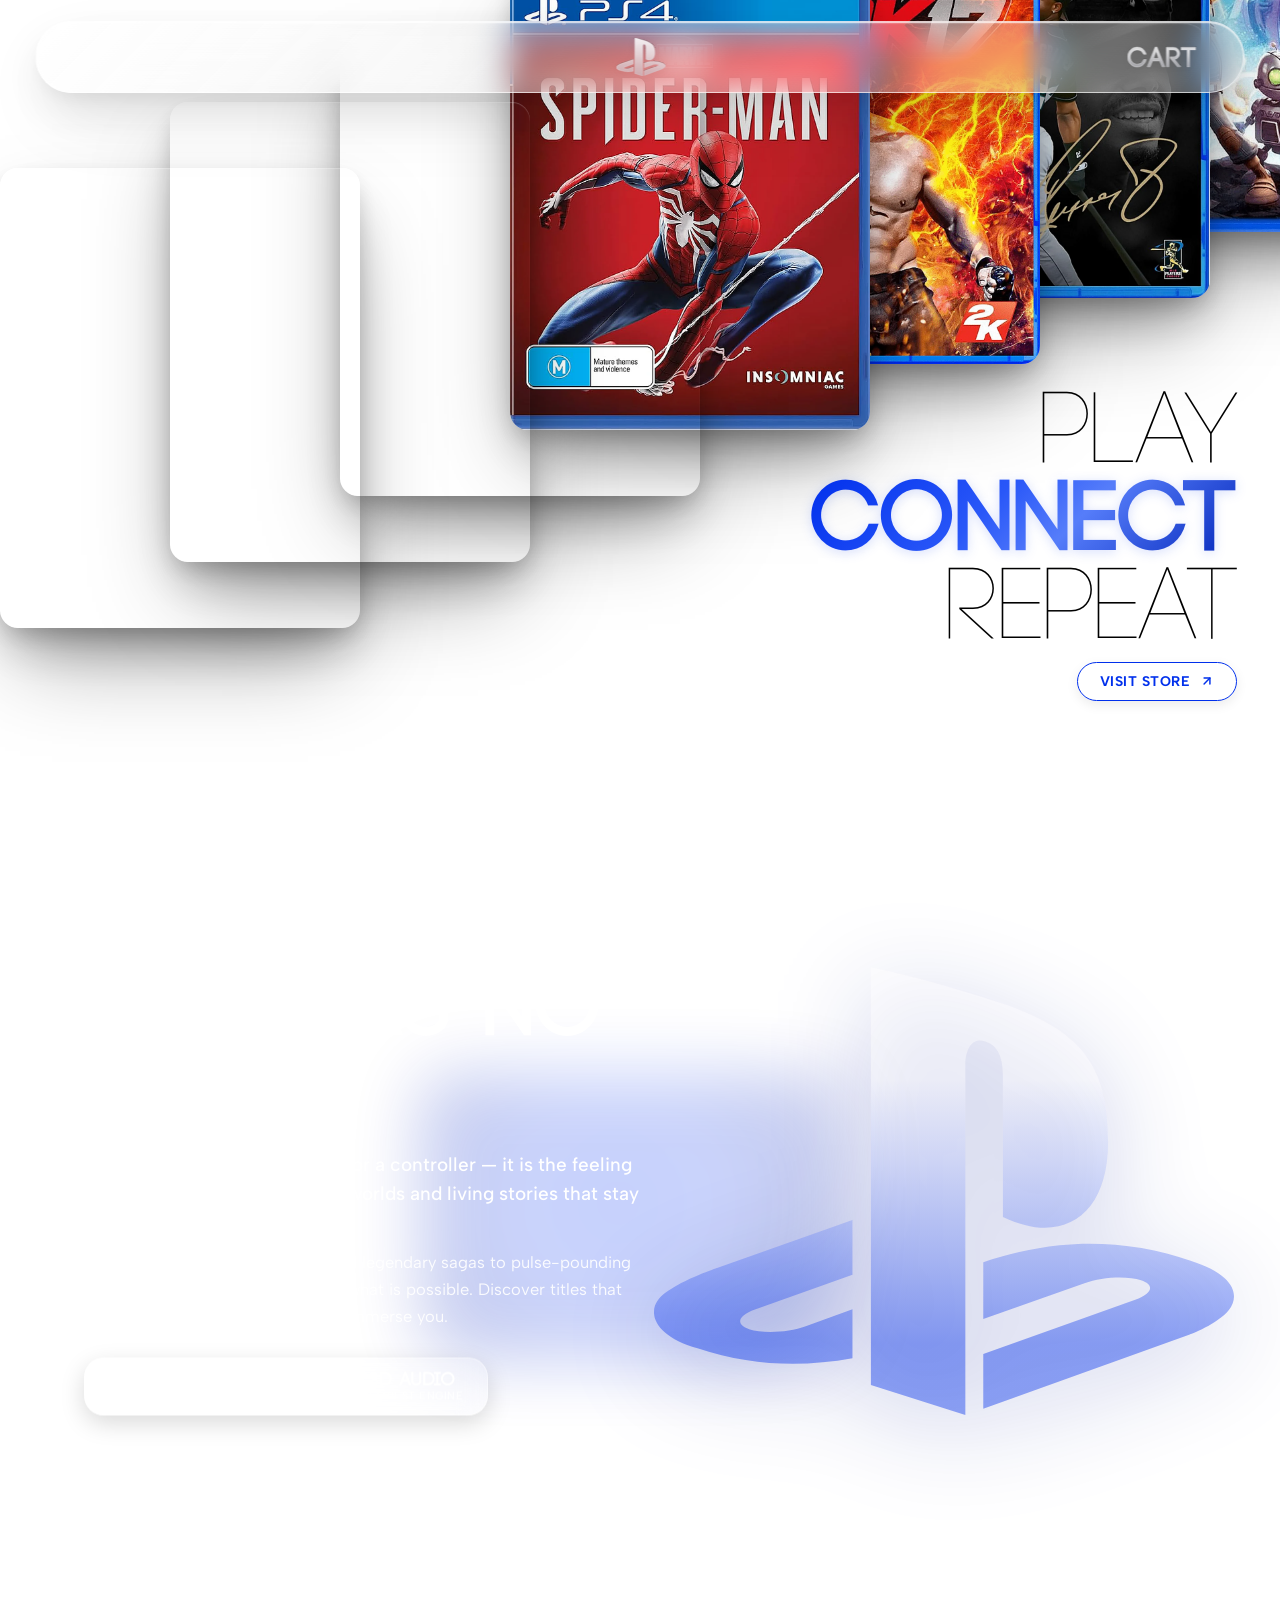
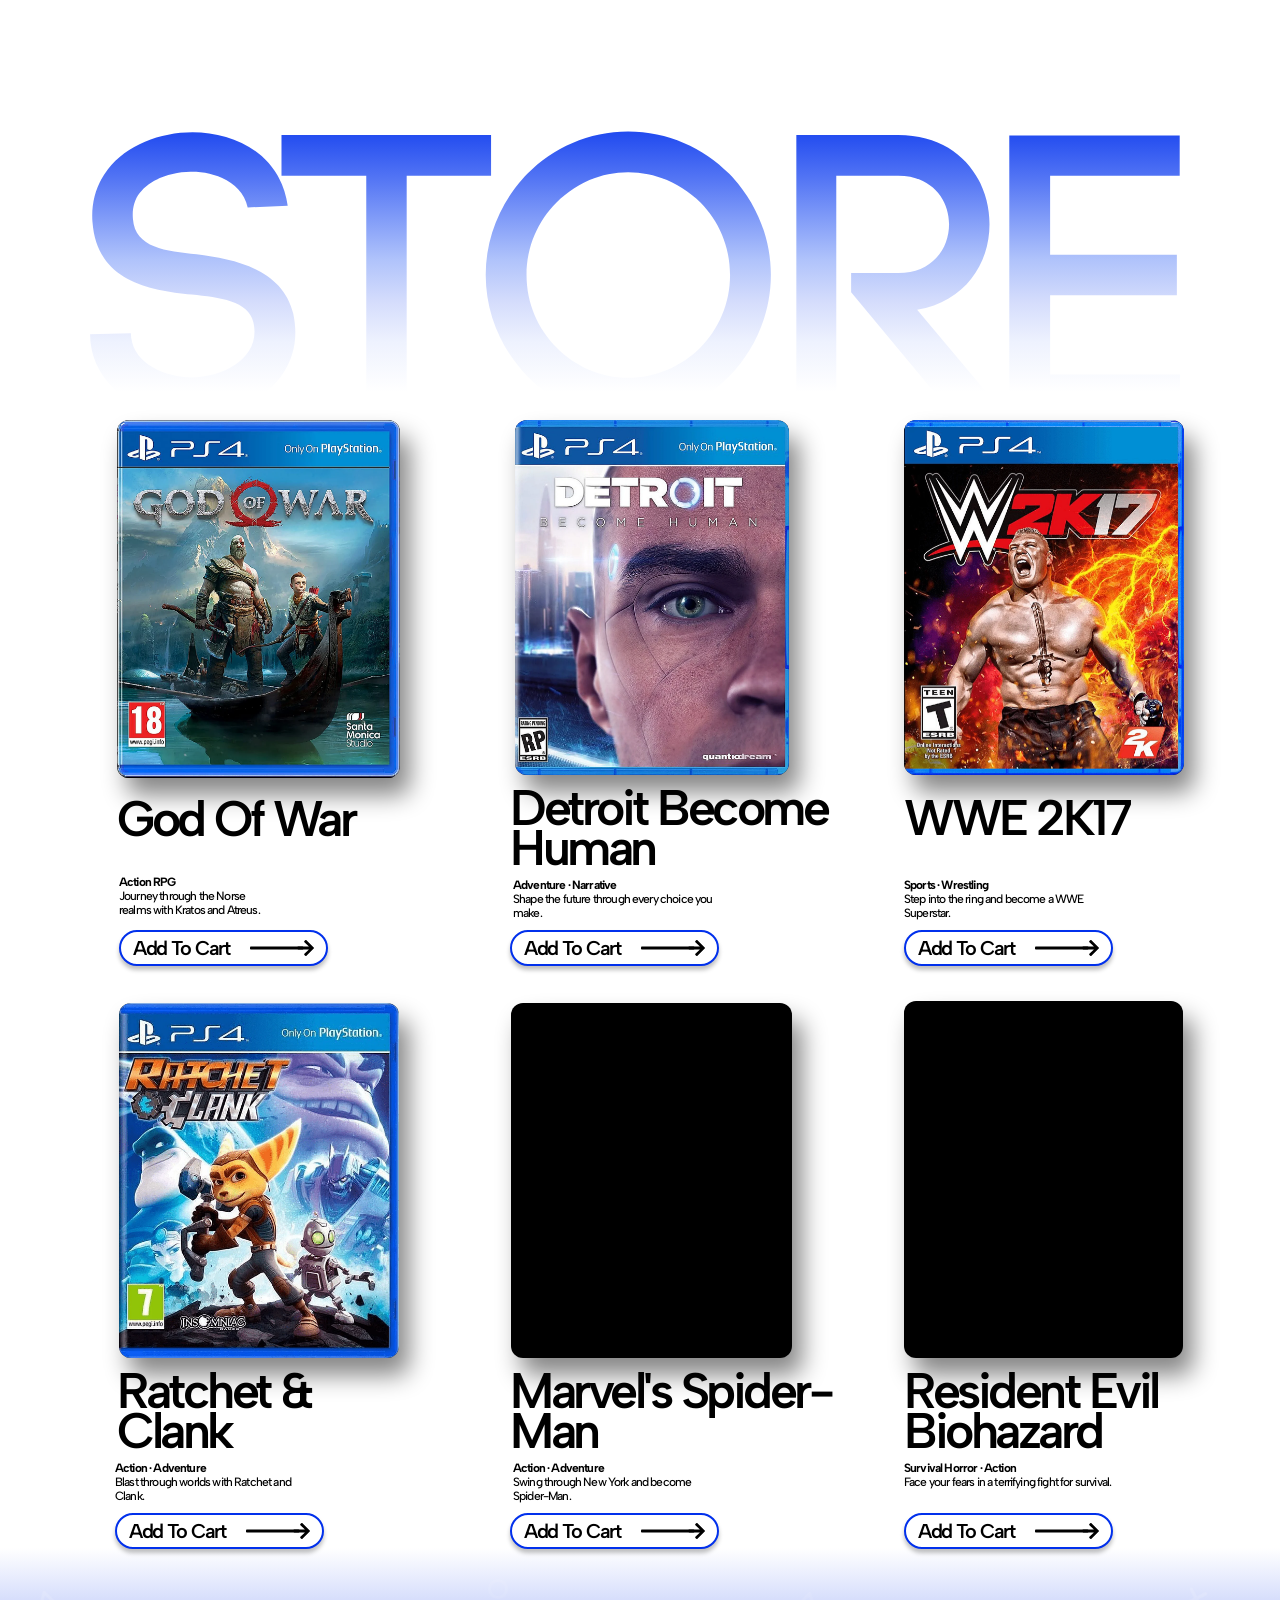
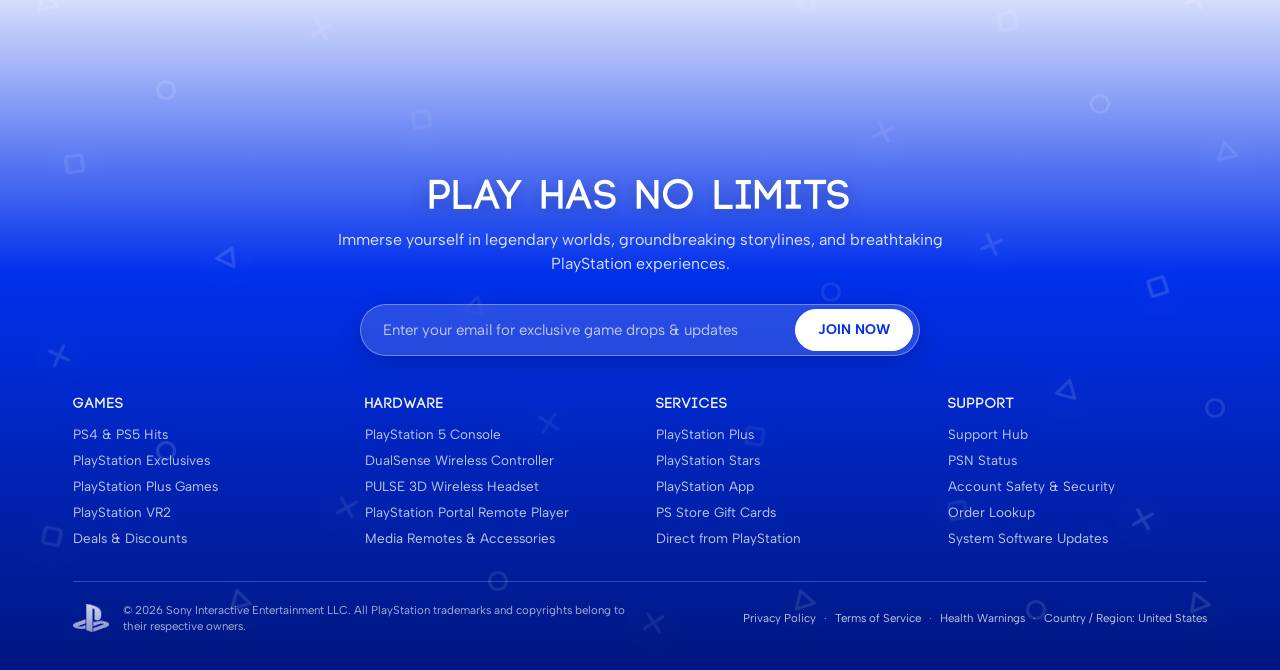
==== index.html @ 797e18ae "Enlarge empty cart text and style in white font with radiant drop shadow" ====
<!DOCTYPE html>
<html lang="en">

<head>
  <meta charset="UTF-8">
  <meta name="viewport" content="width=device-width, initial-scale=1.0">
  <title>PlayStation Store</title>
  <meta name="description" content="Explore next-generation gaming on the PlayStation Store concept UI featuring live 3D showcase carousels, responsive cart state, and procedural Web Audio.">
  <meta property="og:title" content="PlayStation Store — Concept UI">
  <meta property="og:description" content="Connect. Play. Repeat. Discover top PlayStation hits, exclusives, and interactive next-gen showcases.">
  <meta property="og:type" content="website">
  <meta property="og:image" content="assets/gow.webp">
  <link rel="icon" type="image/svg+xml" href="assets/favicon.svg">
  <!-- Preconnect & Preload Key Hero Assets -->
  <link rel="preconnect" href="https://fonts.googleapis.com">
  <link rel="preconnect" href="https://fonts.gstatic.com" crossorigin>
  <link rel="preload" as="image" href="assets/gow.webp?v=hd" type="image/webp" fetchpriority="high">
  <link rel="preload" as="image" href="assets/doa.webp?v=hd" type="image/webp" fetchpriority="high">
  <link rel="preload" as="image" href="assets/detroit.webp?v=hd" type="image/webp" fetchpriority="high">
  <link rel="preload" as="image" href="assets/spider.webp?v=hd" type="image/webp" fetchpriority="high">
  <link
    href="https://fonts.googleapis.com/css2?family=Albert+Sans:wght@400;500;600;700&family=Outfit:wght@300;400;600;700;800&display=swap"
    rel="stylesheet">
  <script>
    if (/Android|webOS|iPhone|iPad|iPod|BlackBerry|IEMobile|Opera Mini/i.test(navigator.userAgent) || (window.innerWidth <= 768 && !window.location.search.includes('desktop=1'))) {
      window.location.replace('mobile.html' + window.location.search + window.location.hash);
    }
  </script>
  <link rel="stylesheet" href="styles.css?v=202608231904">
</head>

<body>
  <header class="navbar" id="navbar">
    <div class="navbar__inner">
      <img class="navbar__logo" id="navbarLogoBtn" alt="PlayStation" src="assets/navbar_logo.svg?v=202608231804">
      <img class="navbar__cart" alt="CART" src="assets/cart_text.svg?v=202608231834" id="navbarCartBtn">
    </div>
  </header>

  <!-- Floating Glassmorphic Cart Panel (Rectangle 2) -->
  <aside class="cart-panel" id="cartPanel" aria-label="Shopping Cart">
    <div class="cart-panel__header">
      <img class="cart-panel__title-svg" alt="CART" src="assets/cart_text.svg?v=202608231834">
      <button class="cart-panel__close" id="cartCloseBtn" aria-label="Close cart">&times;</button>
    </div>
    <div class="cart-panel__items" id="cartItems">
      <!-- Injected via JavaScript -->
    </div>
    <div class="cart-panel__footer">
      <div class="cart-panel__summary">
        <span class="cart-panel__total-label">SUBTOTAL</span>
        <span class="cart-panel__total" id="cartTotal">$99.98</span>
      </div>
      <button class="cart-panel__checkout" id="cartCheckout" type="button">
        <span>CHECKOUT</span>
        <svg width="14" height="14" viewBox="0 0 24 24" fill="none" stroke="currentColor" stroke-width="2.5"
          stroke-linecap="round" stroke-linejoin="round">
          <line x1="5" y1="12" x2="19" y2="12"></line>
          <polyline points="12 5 19 12 12 19"></polyline>
        </svg>
      </button>
    </div>
  </aside>

  <div class="canvas" id="canvas">

    <!-- -----------------------------------------------------------------
       SECTION 1: HERO (Connecting, Playing, Repeating)
    ------------------------------------------------------------------ -->
    <section class="hero" aria-label="Featured Games Gallery">

      <!-- Diagonal Floating Cards Stack -->
      <div class="hero__stack">
        <div class="hero__track">

          <!-- Set 1: 9 cards from front (God of War) to back (RE7 Biohazard) -->
          <div class="cover cover--gow">
            <img src="assets/gow.webp?v=hd" alt="God of War" fetchpriority="high" loading="eager" decoding="async">
          </div>
          <div class="cover cover--doa">
            <img src="assets/doa.webp?v=hd" alt="Dead or Alive 5" fetchpriority="high" loading="eager" decoding="async">
          </div>
          <div class="cover cover--detroit">
            <img src="assets/detroit.webp?v=hd" alt="Detroit Become Human" fetchpriority="high" loading="eager" decoding="async">
          </div>
          <div class="cover cover--spider">
            <img src="assets/spider.webp?v=hd" alt="Spider-Man" fetchpriority="high" loading="eager" decoding="async">
          </div>
          <div class="cover cover--wwe">
            <img src="assets/wwe.webp?v=hd" alt="WWE 2K17" loading="eager" decoding="async">
          </div>
          <div class="cover cover--maden">
            <img src="assets/maden.webp?v=hd" alt="Madden NFL 17" loading="eager" decoding="async">
          </div>
          <div class="cover cover--ratchet2">
            <img src="assets/ratchet2.webp?v=hd" alt="Ratchet and Clank" loading="eager" decoding="async">
          </div>
          <div class="cover cover--grid">
            <img src="assets/grid.webp?v=hd" alt="GRID" loading="eager" decoding="async">
          </div>
          <div class="cover cover--re7b">
            <img src="assets/re7b.webp?v=hd" alt="Resident Evil 7 Biohazard" loading="eager" decoding="async">
          </div>

          <!-- Set 2: seamless duplicate loop extending up-right behind Set 1 -->
          <div class="cover cover--gow-2">
            <img src="assets/gow.webp?v=hd" alt="God of War" loading="eager" decoding="async">
          </div>
          <div class="cover cover--doa-2">
            <img src="assets/doa.webp?v=hd" alt="Dead or Alive 5" loading="eager" decoding="async">
          </div>
          <div class="cover cover--detroit-2">
            <img src="assets/detroit.webp?v=hd" alt="Detroit Become Human" loading="eager" decoding="async">
          </div>
          <div class="cover cover--spider-2">
            <img src="assets/spider.webp?v=hd" alt="Spider-Man" loading="eager" decoding="async">
          </div>
          <div class="cover cover--wwe-2">
            <img src="assets/wwe.webp?v=hd" alt="WWE 2K17" loading="eager" decoding="async">
          </div>
          <div class="cover cover--maden-2">
            <img src="assets/maden.webp?v=hd" alt="Madden NFL 17" loading="eager" decoding="async">
          </div>
          <div class="cover cover--ratchet2-2">
            <img src="assets/ratchet2.webp?v=hd" alt="Ratchet and Clank" loading="eager" decoding="async">
          </div>
          <div class="cover cover--grid-2">
            <img src="assets/grid.webp?v=hd" alt="GRID" loading="eager" decoding="async">
          </div>
          <div class="cover cover--re7b-2">
            <img src="assets/re7b.webp?v=hd" alt="Resident Evil 7 Biohazard" loading="eager" decoding="async">
          </div>

        </div>
      </div>
      <h1 class="hero__title">
        <span class="hero-word hero-word--play">play</span>
        <span class="hero-word hero-word--connect">connect</span>
        <span class="hero-word hero-word--repeat">repeat</span>
        <span class="hero__action">
          <a href="#store" class="hero__cta" id="heroCtaBtn">
            <span>VISIT STORE</span>
            <svg width="14" height="14" viewBox="0 0 24 24" fill="none" stroke="currentColor" stroke-width="2.5"
              stroke-linecap="round" stroke-linejoin="round">
              <line x1="7" y1="17" x2="17" y2="7"></line>
              <polyline points="7 7 17 7 17 17"></polyline>
            </svg>
          </a>
        </span>
      </h1>
    </section>

    <section class="promo">
      <div class="promo__glow"></div>
      <img class="promo__logo" alt="" src="assets/promo_logo.svg">

      <div class="promo__content">
        <h2 class="promo__title">PLAY HAS NO LIMITS</h2>
        <div class="promo__text">
          <p class="promo__lead">Gaming is more than a screen or a controller — it is the feeling of stepping into
            extraordinary worlds and living stories that stay with you forever.</p>
          <p>From breathtaking open worlds and legendary sagas to pulse-pounding competition, PlayStation redefines what
            is possible. Discover titles that challenge, inspire, and completely immerse you.</p>
        </div>
        <div class="promo__stats">
          <div class="promo__stat">
            <span class="promo__stat-val">4K</span>
            <span class="promo__stat-lbl">HDR Gaming</span>
          </div>
          <div class="promo__stat-sep"></div>
          <div class="promo__stat">
            <span class="promo__stat-val">120 FPS</span>
            <span class="promo__stat-lbl">Ultra Smooth</span>
          </div>
          <div class="promo__stat-sep"></div>
          <div class="promo__stat">
            <span class="promo__stat-val">3D AUDIO</span>
            <span class="promo__stat-lbl">Tempest Engine</span>
          </div>
        </div>
      </div>
    </section>

    <section class="store" id="store">
      <p class="store__heading">STORE</p>

      <div class="games">

        <div class="game-card">
          <div class="art art--gow">
            <img src="assets/gow.webp" alt="God of War" loading="lazy" decoding="async">
            <video class="art__video" src="assets/videos/gow.mp4" muted loop playsinline preload="none"></video>
          </div>
          <p class="title title--gow">God Of War</p>
          <p class="meta meta--gow"><span class="meta__cat">Action RPG</span><br>
            <span class="meta__desc">Journey through the Norse realms with Kratos and Atreus.</span>
          </p>
          <button class="buy buy--gow" type="button">Add To Cart
            <img class="buy__arrow" alt="" src="assets/buy_arrow.svg">
          </button>
        </div>

        <div class="game-card">
          <div class="art art--detroit">
            <img src="assets/detroit.webp" alt="Detroit Become Human" loading="lazy" decoding="async">
            <video class="art__video" src="assets/videos/detroit.mp4" muted loop playsinline preload="none"></video>
          </div>
          <p class="title title--detroit">Detroit Become Human</p>
          <p class="meta meta--detroit"><span class="meta__cat">Adventure &middot; Narrative</span><br>
            <span class="meta__desc">Shape the future through every choice you make.</span>
          </p>
          <button class="buy buy--detroit" type="button">Add To Cart
            <img class="buy__arrow" alt="" src="assets/buy_arrow.svg">
          </button>
        </div>

        <div class="game-card">
          <div class="art art--wwe">
            <img src="assets/wwe.webp" alt="WWE 2K17" loading="lazy" decoding="async">
            <video class="art__video" src="assets/videos/wwe.mp4" muted loop playsinline preload="none"></video>
          </div>
          <p class="title title--wwe">WWE 2K17</p>
          <p class="meta meta--wwe"><span class="meta__cat">Sports &middot; Wrestling</span><br>
            <span class="meta__desc">Step into the ring and become a WWE Superstar.</span>
          </p>
          <button class="buy buy--wwe" type="button">Add To Cart
            <img class="buy__arrow" alt="" src="assets/buy_arrow.svg">
          </button>
        </div>

        <div class="game-card">
          <div class="art art--mouse">
            <img src="assets/ratchet.webp" alt="Ratchet and Clank" loading="lazy" decoding="async">
            <video class="art__video" src="assets/videos/ratchet.mp4" muted loop playsinline preload="none"></video>
          </div>
          <p class="title title--mouse">Ratchet &amp;<br>Clank</p>
          <p class="meta meta--mouse"><span class="meta__cat">Action &middot; Adventure</span><br>
            <span class="meta__desc">Blast through worlds with Ratchet and Clank.</span>
          </p>
          <button class="buy buy--mouse" type="button">Add To Cart
            <img class="buy__arrow" alt="" src="assets/buy_arrow.svg">
          </button>
        </div>

        <div class="game-card">
          <div class="art art--spider">
            <img src="assets/spider.webp" alt="Spider-Man" loading="lazy" decoding="async">
            <video class="art__video" src="assets/videos/spider.mp4" muted loop playsinline preload="none"></video>
          </div>
          <p class="title title--spider">Marvel's Spider-Man</p>
          <p class="meta meta--spider"><span class="meta__cat">Action &middot; Adventure</span><br>
            <span class="meta__desc">Swing through New York and become Spider-Man.</span>
          </p>
          <button class="buy buy--spider" type="button">Add To Cart
            <img class="buy__arrow" alt="" src="assets/buy_arrow.svg">
          </button>
        </div>

        <div class="game-card">
          <div class="art art--evil">
            <img src="assets/re7.webp" alt="Resident Evil Biohazard" loading="lazy" decoding="async">
            <video class="art__video" src="assets/videos/re7.mp4" muted loop playsinline preload="none"></video>
          </div>
          <p class="title title--evil">Resident Evil Biohazard</p>
          <p class="meta meta--evil"><span class="meta__cat">Survival Horror &middot; Action</span><br>
            <span class="meta__desc">Face your fears in a terrifying fight for survival.</span>
          </p>
          <button class="buy buy--evil" type="button">Add To Cart
            <img class="buy__arrow" alt="" src="assets/buy_arrow.svg">
          </button>
        </div>

      </div>
    </section>

    <!-- Premium PlayStation Ecosystem Footer -->
    <footer class="page-footer">
      <!-- PlayStation Vector Icon Definitions -->
      <svg style="display: none;">
        <defs>
          <g id="ps-tri">
            <polygon points="12 3.5 21.5 19.5 2.5 19.5" fill="none" stroke="currentColor" stroke-width="3.2"
              stroke-linejoin="round" stroke-linecap="round" />
          </g>
          <g id="ps-circ">
            <circle cx="12" cy="12" r="8.5" fill="none" stroke="currentColor" stroke-width="3.2" />
          </g>
          <g id="ps-cross">
            <line x1="4.5" y1="4.5" x2="19.5" y2="19.5" stroke="currentColor" stroke-width="3.2"
              stroke-linecap="round" />
            <line x1="19.5" y1="4.5" x2="4.5" y2="19.5" stroke="currentColor" stroke-width="3.2"
              stroke-linecap="round" />
          </g>
          <g id="ps-sq">
            <rect x="4" y="4" width="16" height="16" rx="2" fill="none" stroke="currentColor" stroke-width="3.2"
              stroke-linejoin="round" />
          </g>
        </defs>
      </svg>

      <!-- Atmospheric Scattered PlayStation Shapes Background -->
      <div class="page-footer__scatter" aria-hidden="true">
        <!-- Left Side Scatter -->
        <svg class="sc-sym"
          style="top: 5%; left: 3%; width: 56px; height: 56px; transform: rotate(-15deg); opacity: 0.14;">
          <use href="#ps-tri" />
        </svg>
        <svg class="sc-sym" style="top: 18%; left: 12%; width: 44px; height: 44px; opacity: 0.12;">
          <use href="#ps-circ" />
        </svg>
        <svg class="sc-sym"
          style="top: 10%; left: 24%; width: 38px; height: 38px; transform: rotate(18deg); opacity: 0.09;">
          <use href="#ps-cross" />
        </svg>
        <svg class="sc-sym"
          style="top: 28%; left: 5%; width: 48px; height: 48px; transform: rotate(-8deg); opacity: 0.11;">
          <use href="#ps-sq" />
        </svg>
        <svg class="sc-sym"
          style="top: 42%; left: 16%; width: 68px; height: 68px; transform: rotate(25deg); opacity: 0.13;">
          <use href="#ps-tri" />
        </svg>
        <svg class="sc-sym"
          style="top: 54%; left: 4%; width: 52px; height: 52px; transform: rotate(-20deg); opacity: 0.12;">
          <use href="#ps-cross" />
        </svg>
        <svg class="sc-sym" style="top: 68%; left: 12%; width: 60px; height: 60px; opacity: 0.14;">
          <use href="#ps-circ" />
        </svg>
        <svg class="sc-sym"
          style="top: 80%; left: 3%; width: 42px; height: 42px; transform: rotate(12deg); opacity: 0.10;">
          <use href="#ps-sq" />
        </svg>
        <svg class="sc-sym"
          style="top: 88%; left: 18%; width: 50px; height: 50px; transform: rotate(-15deg); opacity: 0.12;">
          <use href="#ps-tri" />
        </svg>
        <svg class="sc-sym"
          style="top: 76%; left: 26%; width: 36px; height: 36px; transform: rotate(16deg); opacity: 0.09;">
          <use href="#ps-cross" />
        </svg>

        <!-- Center Scatter -->
        <svg class="sc-sym" style="top: 4%; left: 38%; width: 34px; height: 34px; opacity: 0.08;">
          <use href="#ps-circ" />
        </svg>
        <svg class="sc-sym"
          style="top: 6%; left: 62%; width: 36px; height: 36px; transform: rotate(14deg); opacity: 0.09;">
          <use href="#ps-tri" />
        </svg>
        <svg class="sc-sym"
          style="top: 22%; left: 32%; width: 30px; height: 30px; transform: rotate(-10deg); opacity: 0.07;">
          <use href="#ps-sq" />
        </svg>
        <svg class="sc-sym"
          style="top: 24%; left: 68%; width: 32px; height: 32px; transform: rotate(20deg); opacity: 0.08;">
          <use href="#ps-cross" />
        </svg>
        <svg class="sc-sym"
          style="top: 48%; left: 36%; width: 40px; height: 40px; transform: rotate(15deg); opacity: 0.08;">
          <use href="#ps-tri" />
        </svg>
        <svg class="sc-sym" style="top: 46%; left: 64%; width: 42px; height: 42px; opacity: 0.08;">
          <use href="#ps-circ" />
        </svg>
        <svg class="sc-sym"
          style="top: 64%; left: 42%; width: 34px; height: 34px; transform: rotate(-12deg); opacity: 0.07;">
          <use href="#ps-cross" />
        </svg>
        <svg class="sc-sym"
          style="top: 66%; left: 58%; width: 36px; height: 36px; transform: rotate(8deg); opacity: 0.07;">
          <use href="#ps-sq" />
        </svg>
        <svg class="sc-sym" style="top: 86%; left: 38%; width: 44px; height: 44px; opacity: 0.10;">
          <use href="#ps-circ" />
        </svg>
        <svg class="sc-sym"
          style="top: 88%; left: 62%; width: 46px; height: 46px; transform: rotate(-18deg); opacity: 0.11;">
          <use href="#ps-tri" />
        </svg>
        <svg class="sc-sym"
          style="top: 92%; left: 50%; width: 38px; height: 38px; transform: rotate(12deg); opacity: 0.08;">
          <use href="#ps-cross" />
        </svg>

        <!-- Right Side Scatter -->
        <svg class="sc-sym"
          style="top: 8%; left: 78%; width: 48px; height: 48px; transform: rotate(-14deg); opacity: 0.12;">
          <use href="#ps-sq" />
        </svg>
        <svg class="sc-sym"
          style="top: 6%; left: 92%; width: 58px; height: 58px; transform: rotate(18deg); opacity: 0.14;">
          <use href="#ps-cross" />
        </svg>
        <svg class="sc-sym" style="top: 20%; left: 85%; width: 64px; height: 64px; opacity: 0.13;">
          <use href="#ps-circ" />
        </svg>
        <svg class="sc-sym"
          style="top: 26%; left: 95%; width: 44px; height: 44px; transform: rotate(-12deg); opacity: 0.10;">
          <use href="#ps-tri" />
        </svg>
        <svg class="sc-sym"
          style="top: 40%; left: 76%; width: 54px; height: 54px; transform: rotate(22deg); opacity: 0.11;">
          <use href="#ps-cross" />
        </svg>
        <svg class="sc-sym"
          style="top: 44%; left: 90%; width: 72px; height: 72px; transform: rotate(-18deg); opacity: 0.15;">
          <use href="#ps-sq" />
        </svg>
        <svg class="sc-sym"
          style="top: 60%; left: 82%; width: 62px; height: 62px; transform: rotate(15deg); opacity: 0.13;">
          <use href="#ps-tri" />
        </svg>
        <svg class="sc-sym" style="top: 62%; left: 94%; width: 46px; height: 46px; opacity: 0.11;">
          <use href="#ps-circ" />
        </svg>
        <svg class="sc-sym"
          style="top: 76%; left: 74%; width: 40px; height: 40px; transform: rotate(-10deg); opacity: 0.09;">
          <use href="#ps-sq" />
        </svg>
        <svg class="sc-sym"
          style="top: 78%; left: 88%; width: 56px; height: 56px; transform: rotate(16deg); opacity: 0.13;">
          <use href="#ps-cross" />
        </svg>
        <svg class="sc-sym" style="top: 90%; left: 80%; width: 48px; height: 48px; opacity: 0.11;">
          <use href="#ps-circ" />
        </svg>
        <svg class="sc-sym"
          style="top: 88%; left: 93%; width: 52px; height: 52px; transform: rotate(-22deg); opacity: 0.12;">
          <use href="#ps-tri" />
        </svg>
      </div>

      <div class="page-footer__content">

        <!-- Headline & Value Prop -->
        <div class="page-footer__hero">
          <h2 class="page-footer__tagline">PLAY HAS NO LIMITS</h2>
          <p class="page-footer__desc">Immerse yourself in legendary worlds, groundbreaking storylines, and breathtaking
            PlayStation experiences.</p>
        </div>

        <!-- Newsletter Bar -->
        <div class="page-footer__newsletter">
          <form class="newsletter__glass" id="newsletterForm" onsubmit="event.preventDefault(); handleNewsletterSubmit();">
            <input type="email" class="newsletter__input" id="newsletterInput"
              placeholder="Enter your email for exclusive game drops & updates" aria-label="Email address" required>
            <button class="newsletter__btn" type="submit">JOIN NOW</button>
          </form>
        </div>

        <!-- Navigation Columns -->
        <div class="page-footer__links">
          <div class="footer-col">
            <h3 class="footer-col__title">GAMES</h3>
            <ul class="footer-col__list">
              <li><a href="#store">PS4 & PS5 Hits</a></li>
              <li><a href="#store">PlayStation Exclusives</a></li>
              <li><a href="#store">PlayStation Plus Games</a></li>
              <li><a href="#store">PlayStation VR2</a></li>
              <li><a href="#store">Deals & Discounts</a></li>
            </ul>
          </div>

          <div class="footer-col">
            <h3 class="footer-col__title">HARDWARE</h3>
            <ul class="footer-col__list">
              <li><a href="#">PlayStation 5 Console</a></li>
              <li><a href="#">DualSense Wireless Controller</a></li>
              <li><a href="#">PULSE 3D Wireless Headset</a></li>
              <li><a href="#">PlayStation Portal Remote Player</a></li>
              <li><a href="#">Media Remotes & Accessories</a></li>
            </ul>
          </div>

          <div class="footer-col">
            <h3 class="footer-col__title">SERVICES</h3>
            <ul class="footer-col__list">
              <li><a href="#">PlayStation Plus</a></li>
              <li><a href="#">PlayStation Stars</a></li>
              <li><a href="#">PlayStation App</a></li>
              <li><a href="#">PS Store Gift Cards</a></li>
              <li><a href="#">Direct from PlayStation</a></li>
            </ul>
          </div>

          <div class="footer-col">
            <h3 class="footer-col__title">SUPPORT</h3>
            <ul class="footer-col__list">
              <li><a href="#">Support Hub</a></li>
              <li><a href="#">PSN Status</a></li>
              <li><a href="#">Account Safety & Security</a></li>
              <li><a href="#">Order Lookup</a></li>
              <li><a href="#">System Software Updates</a></li>
            </ul>
          </div>
        </div>

        <!-- Bottom Copyright & Legal Strip -->
        <div class="page-footer__bottom">
          <div class="footer-brand">
            <img class="footer-brand__logo" alt="PlayStation" src="assets/navbar_logo.svg">
            <p class="footer-brand__copy">&copy; 2026 Sony Interactive Entertainment LLC. All PlayStation trademarks and
              copyrights belong to their respective owners.</p>
          </div>
          <div class="footer-legal">
            <a href="#">Privacy Policy</a>
            <span>&middot;</span>
            <a href="#">Terms of Service</a>
            <span>&middot;</span>
            <a href="#">Health Warnings</a>
            <span>&middot;</span>
            <a href="#">Country / Region: United States</a>
          </div>
        </div>

      </div>
    </footer>

  </div>
  <script>
    var canvas = document.getElementById('canvas');
    var DESIGN_W = 1280, DESIGN_H = 3870;
    function fit() {
      if (window.innerWidth <= 768) {
        canvas.style.transform = 'none';
        canvas.style.marginLeft = '0';
        canvas.style.width = '100%';
        document.body.style.height = 'auto';

        var navbar = document.getElementById('navbar');
        if (navbar) {
          navbar.style.transform = 'translateX(-50%)';
          navbar.style.top = '12px';
          navbar.style.width = 'calc(100% - 24px)';
        }

        var cartPanel = document.getElementById('cartPanel');
        if (cartPanel) {
          var isOpen = cartPanel.classList.contains('is-open');
          cartPanel.style.transform = (isOpen ? 'translateY(0)' : 'translateY(-15px)') + ' translateZ(0)';
          cartPanel.style.top = '76px';
          cartPanel.style.right = '12px';
          cartPanel.style.width = 'calc(100% - 24px)';
          cartPanel.style.maxWidth = '420px';
          cartPanel.style.maxHeight = (window.innerHeight - 90) + 'px';
          cartPanel.style.height = 'auto';
          cartPanel.style.transformOrigin = 'top right';
        }
        return;
      }

      var s = window.innerWidth / DESIGN_W;
      canvas.style.transform = 'scale(' + s + ')';
      canvas.style.marginLeft = '0';
      canvas.style.width = '1280px';
      document.body.style.height = (DESIGN_H * s) + 'px';

      var navbar = document.getElementById('navbar');
      if (navbar) {
        navbar.style.transform = 'translateX(-50%) scale(' + s + ') translateZ(0)';
        navbar.style.top = (21 * s) + 'px';
        navbar.style.width = '1209px';
      }

      var cartPanel = document.getElementById('cartPanel');
      if (cartPanel) {
        var isOpen = cartPanel.classList.contains('is-open');
        var topPos = 105 * s;
        var maxH = Math.max(320, (window.innerHeight - topPos - (20 * s)) / s);
        cartPanel.style.width = '326px';
        cartPanel.style.maxWidth = 'none';
        cartPanel.style.maxHeight = maxH + 'px';
        cartPanel.style.height = Math.min(689, maxH) + 'px';
        cartPanel.style.transform = (isOpen ? 'translateY(0)' : 'translateY(-15px)') + ' scale(' + s + ') translateZ(0)';
        cartPanel.style.top = topPos + 'px';
        cartPanel.style.right = (36 * s) + 'px';
        cartPanel.style.transformOrigin = 'top right';
      }
    }
    window.addEventListener('resize', fit);
    window.addEventListener('orientationchange', fit);
    fit();

    // Premium PlayStation & Hermes-Inspired Web Audio UI Sound Synthesizer
    var AudioFX = (function () {
      var ctx = null;

      function getContext() {
        if (!ctx) {
          var AudioContext = window.AudioContext || window.webkitAudioContext;
          if (AudioContext) ctx = new AudioContext();
        }
        if (ctx && ctx.state === 'suspended') {
          ctx.resume();
        }
        return ctx;
      }

      // 1. Cute, Delightful Water Bubble / Airy Pop on Hover (Whisper-Soft)
      function playHover() {
        var c = getContext();
        if (!c) return;
        var now = c.currentTime;

        var osc = c.createOscillator();
        var gain = c.createGain();

        osc.type = 'sine';
        osc.frequency.setValueAtTime(680, now);
        osc.frequency.exponentialRampToValueAtTime(1450, now + 0.035);

        gain.gain.setValueAtTime(0.018, now);
        gain.gain.exponentialRampToValueAtTime(0.0001, now + 0.04);

        osc.connect(gain);
        gain.connect(c.destination);

        osc.start(now);
        osc.stop(now + 0.04);
      }

      // 2. Soft, Velvety Tactile Tap on Click (Ultra-Gentle Whisper)
      function playClick() {
        var c = getContext();
        if (!c) return;
        var now = c.currentTime;

        var osc = c.createOscillator();
        var gain = c.createGain();

        osc.type = 'sine';
        osc.frequency.setValueAtTime(520, now);
        osc.frequency.exponentialRampToValueAtTime(300, now + 0.03);

        gain.gain.setValueAtTime(0.018, now);
        gain.gain.exponentialRampToValueAtTime(0.0001, now + 0.035);

        osc.connect(gain);
        gain.connect(c.destination);

        osc.start(now);
        osc.stop(now + 0.035);
      }

      // 3. Shimmering Crystal Trophy / Item Added Arpeggio (Whisper-Soft)
      function playAddToCart() {
        var c = getContext();
        if (!c) return;
        var now = c.currentTime;
        var freqs = [1046.50, 1318.51, 1567.98];

        freqs.forEach(function (freq, i) {
          var noteStart = now + i * 0.035;
          var osc = c.createOscillator();
          var gain = c.createGain();

          osc.type = 'sine';
          osc.frequency.setValueAtTime(freq, noteStart);

          gain.gain.setValueAtTime(0.018, noteStart);
          gain.gain.exponentialRampToValueAtTime(0.0001, noteStart + 0.2);

          osc.connect(gain);
          gain.connect(c.destination);

          osc.start(noteStart);
          osc.stop(noteStart + 0.2);
        });
      }

      // 4. Smooth Magnetic Glass Drawer Swoosh (Whisper-Soft)
      function playCartOpen() {
        var c = getContext();
        if (!c) return;
        var now = c.currentTime;

        var osc = c.createOscillator();
        var gain = c.createGain();

        osc.type = 'sine';
        osc.frequency.setValueAtTime(280, now);
        osc.frequency.exponentialRampToValueAtTime(600, now + 0.08);

        gain.gain.setValueAtTime(0.02, now);
        gain.gain.exponentialRampToValueAtTime(0.0001, now + 0.1);

        osc.connect(gain);
        gain.connect(c.destination);

        osc.start(now);
        osc.stop(now + 0.1);
      }

      // 5. Playful Soft Bubble Pop Down on Remove / Close (Whisper-Soft)
      function playRemove() {
        var c = getContext();
        if (!c) return;
        var now = c.currentTime;

        var osc = c.createOscillator();
        var gain = c.createGain();

        osc.type = 'sine';
        osc.frequency.setValueAtTime(650, now);
        osc.frequency.exponentialRampToValueAtTime(280, now + 0.035);

        gain.gain.setValueAtTime(0.018, now);
        gain.gain.exponentialRampToValueAtTime(0.0001, now + 0.04);

        osc.connect(gain);
        gain.connect(c.destination);

        osc.start(now);
        osc.stop(now + 0.04);
      }

      // 6. Warm, Whisper-Quiet Ethereal Note (Gentle Logo & Store Jump)
      function playGlide() {
        var c = getContext();
        if (!c) return;
        var now = c.currentTime;

        var osc = c.createOscillator();
        var gain = c.createGain();

        osc.type = 'sine';
        osc.frequency.setValueAtTime(440, now);
        osc.frequency.exponentialRampToValueAtTime(660, now + 0.08);

        gain.gain.setValueAtTime(0.014, now);
        gain.gain.exponentialRampToValueAtTime(0.0001, now + 0.12);

        osc.connect(gain);
        gain.connect(c.destination);

        osc.start(now);
        osc.stop(now + 0.12);
      }

      return {
        getContext: getContext,
        hover: playHover,
        click: playClick,
        addToCart: playAddToCart,
        cartOpen: playCartOpen,
        remove: playRemove,
        glide: playGlide
      };
    })();

    // Ensure audio context is immediately unlocked silently on first gesture
    ['click', 'touchstart', 'pointerdown', 'keydown'].forEach(function (evt) {
      window.addEventListener(evt, function unlockAudio() {
        var c = AudioFX.getContext ? AudioFX.getContext() : null;
        if (c && c.state === 'suspended') {
          c.resume();
        }
        window.removeEventListener(evt, unlockAudio);
      }, { once: true, passive: true });
    });

    // Smooth scroll animation to Store section with user interruption cancellation
    var scrollAnimId = null;
    function cancelSmoothScroll() {
      if (scrollAnimId) {
        cancelAnimationFrame(scrollAnimId);
        scrollAnimId = null;
      }
    }
    ['wheel', 'touchmove', 'pointerdown'].forEach(function (evt) {
      window.addEventListener(evt, cancelSmoothScroll, { passive: true });
    });

    function smoothScrollTo(targetY, duration) {
      cancelSmoothScroll();
      var startY = window.pageYOffset;
      var diff = targetY - startY;
      var startTime = null;

      function step(currentTime) {
        if (!startTime) startTime = currentTime;
        var timeElapsed = currentTime - startTime;
        var progress = Math.min(timeElapsed / duration, 1);
        // Easing: easeInOutQuart for ultra-smooth, slow, cinematic glide & gentle deceleration
        var ease = progress < 0.5
          ? 8 * progress * progress * progress * progress
          : 1 - Math.pow(-2 * progress + 2, 4) / 2;

        window.scrollTo(0, startY + diff * ease);

        if (timeElapsed < duration) {
          scrollAnimId = requestAnimationFrame(step);
        } else {
          scrollAnimId = null;
        }
      }

      scrollAnimId = requestAnimationFrame(step);
    }

    document.querySelectorAll('a[href="#store"]').forEach(function (link) {
      link.addEventListener('mouseenter', AudioFX.hover);
      link.addEventListener('click', function (e) {
        e.preventDefault();
        AudioFX.glide();
        if (window.innerWidth <= 768) {
          var storeEl = document.getElementById('store');
          if (storeEl) {
            var targetY = window.pageYOffset + storeEl.getBoundingClientRect().top - 70;
            smoothScrollTo(Math.max(0, targetY), 1600);
            return;
          }
        }
        var s = window.innerWidth / DESIGN_W;
        var targetY = (1730 * s) - (60 * s);
        smoothScrollTo(Math.max(0, targetY), 2000);
      });
    });

    var navLogo = document.getElementById('navbarLogoBtn');
    if (navLogo) {
      navLogo.addEventListener('mouseenter', AudioFX.hover);
      navLogo.addEventListener('click', function (e) {
        e.stopPropagation();
        AudioFX.glide();
        toggleCart(false);
        smoothScrollTo(0, 1800);
      });
      navLogo.addEventListener('keydown', function (e) {
        if (e.key === 'Enter' || e.key === ' ') {
          e.preventDefault();
          navLogo.click();
        }
      });
    }

    // Shopping Cart State with LocalStorage Persistence & Live Item Count
    var defaultCart = [
      { id: 'gow', title: 'God of War', price: 59.99, img: 'assets/gow.webp' },
      { id: 'detroit', title: 'Detroit Become Human', price: 39.99, img: 'assets/detroit.webp' }
    ];

    var cartState = (function () {
      try {
        var saved = localStorage.getItem('playstation_cart');
        return saved ? JSON.parse(saved) : defaultCart;
      } catch (e) {
        return defaultCart;
      }
    })();

    function saveCart() {
      try {
        localStorage.setItem('playstation_cart', JSON.stringify(cartState));
      } catch (e) { }
    }

    function renderCart() {
      var container = document.getElementById('cartItems');
      var totalEl = document.getElementById('cartTotal');
      if (!container || !totalEl) return;

      if (cartState.length === 0) {
        container.innerHTML = '<p class="cart-empty">YOUR CART IS EMPTY</p>';
        totalEl.textContent = '$0.00';
        return;
      }

      var total = 0;
      container.innerHTML = cartState.map(function (item, idx) {
        total += item.price;
        return '<div class="cart-item">' +
          '<img src="' + item.img + '" alt="' + item.title + '" loading="lazy" decoding="async">' +
          '<button class="cart-item__remove" aria-label="Remove ' + item.title + '" onmouseenter="AudioFX.hover();" onclick="event.stopPropagation(); removeCartItem(event, ' + idx + ');" title="Remove item">&times;</button>' +
          '<div class="cart-item__price">$' + item.price.toFixed(2) + '</div>' +
          '</div>';
      }).join('');

      totalEl.textContent = '$' + total.toFixed(2);
    }

    window.removeCartItem = function (e, idx) {
      if (e && e.stopPropagation) e.stopPropagation();
      AudioFX.remove();
      cartState.splice(idx, 1);
      saveCart();
      renderCart();
    };

    function toggleCart(forceOpen) {
      var panel = document.getElementById('cartPanel');
      if (!panel) return;
      var willOpen = (forceOpen !== undefined) ? forceOpen : !panel.classList.contains('is-open');
      if (willOpen) {
        AudioFX.cartOpen();
        panel.classList.add('is-open');
        document.body.classList.add('cart-open');
      } else {
        AudioFX.remove();
        panel.classList.remove('is-open');
        document.body.classList.remove('cart-open');
      }
      fit();
    }

    var cartBtn = document.getElementById('navbarCartBtn');
    if (cartBtn) {
      cartBtn.addEventListener('mouseenter', AudioFX.hover);
      cartBtn.addEventListener('click', function (e) {
        e.stopPropagation();
        toggleCart();
      });
      cartBtn.addEventListener('keydown', function (e) {
        if (e.key === 'Enter' || e.key === ' ') {
          e.preventDefault();
          cartBtn.click();
        }
      });
    }

    var closeBtn = document.getElementById('cartCloseBtn');
    if (closeBtn) {
      closeBtn.addEventListener('mouseenter', AudioFX.hover);
      closeBtn.addEventListener('click', function (e) {
        e.stopPropagation();
        toggleCart(false);
      });
    }

    var panelEl = document.getElementById('cartPanel');
    if (panelEl) {
      panelEl.addEventListener('click', function (e) {
        e.stopPropagation();
      });
    }

    document.addEventListener('click', function (e) {
      var panel = document.getElementById('cartPanel');
      if (panel && panel.classList.contains('is-open') && !panel.contains(e.target) && !e.target.closest('#navbarCartBtn')) {
        toggleCart(false);
      }
    });

    var checkoutBtn = document.getElementById('cartCheckout');
    if (checkoutBtn) {
      checkoutBtn.addEventListener('mouseenter', AudioFX.hover);
      checkoutBtn.addEventListener('click', function (e) {
        e.stopPropagation();
        AudioFX.click();
        window.open('https://www.youtube.com/watch?v=dQw4w9WgXcQ', '_blank');
      });
    }

    renderCart();

    // Store card video preview on hover (lazy load video streams on demand)
    document.querySelectorAll('.art').forEach(function (card) {
      var video = card.querySelector('.art__video');
      if (!video) return;
      card.addEventListener('mouseenter', function () {
        AudioFX.hover();
        if (video.preload === 'none') {
          video.preload = 'auto';
        }
        video.currentTime = 0;
        var p = video.play();
        if (p !== undefined) {
          p.catch(function () { });
        }
      });
      card.addEventListener('mouseleave', function () {
        video.pause();
        video.currentTime = 0;
      });
    });

    // Interactive add to cart functionality with debounce protection
    var gameDetails = [
      { id: 'gow', title: 'God of War', price: 59.99, img: 'assets/gow.webp' },
      { id: 'detroit', title: 'Detroit Become Human', price: 39.99, img: 'assets/detroit.webp' },
      { id: 'wwe', title: 'WWE 2K17', price: 49.99, img: 'assets/wwe.webp' },
      { id: 'ratchet', title: 'Ratchet & Clank', price: 69.99, img: 'assets/ratchet.webp' },
      { id: 'spider', title: "Marvel's Spider-Man", price: 49.99, img: 'assets/spider.webp' },
      { id: 're7', title: 'Resident Evil 7', price: 19.99, img: 'assets/re7.webp' }
    ];

    var buyTimers = new WeakMap();
    document.querySelectorAll('.buy').forEach(function (btn, index) {
      var defaultText = btn.childNodes[0].textContent;
      btn.addEventListener('mouseenter', AudioFX.hover);
      btn.addEventListener('click', function (e) {
        e.stopPropagation();
        AudioFX.addToCart();
        var game = gameDetails[index % gameDetails.length];
        cartState.push(game);
        saveCart();
        renderCart();
        toggleCart(true);

        btn.childNodes[0].textContent = 'Added! ';
        if (buyTimers.has(btn)) clearTimeout(buyTimers.get(btn));
        var timer = setTimeout(function () {
          btn.childNodes[0].textContent = defaultText;
          buyTimers.delete(btn);
        }, 1400);
        buyTimers.set(btn, timer);
      });
    });

    // Toast Notification System
    var toastTimer = null;
    function showToast(message) {
      var toast = document.getElementById('toast');
      if (!toast) return;
      if (toastTimer) clearTimeout(toastTimer);
      toast.innerHTML = '<svg width="20" height="20" viewBox="0 0 24 24" fill="none" stroke="#00d287" stroke-width="2.5" stroke-linecap="round" stroke-linejoin="round"><polyline points="20 6 9 17 4 12"></polyline></svg><span>' + message + '</span>';
      toast.classList.add('show');
      toastTimer = setTimeout(function () {
        toast.classList.remove('show');
      }, 3000);
    }

    // Newsletter Submission Handler
    window.handleNewsletterSubmit = function () {
      AudioFX.click();
      var input = document.getElementById('newsletterInput');
      if (input) input.value = '';
      showToast('Thank you for subscribing to PlayStation updates!');
    };

    // Footer links click handling & sound effects
    document.querySelectorAll('.footer-col a, .footer-legal a').forEach(function (link) {
      link.addEventListener('mouseenter', AudioFX.hover);
      link.addEventListener('click', function (e) {
        if (link.getAttribute('href') === '#') {
          e.preventDefault();
        }
        AudioFX.click();
      });
    });

    // High-performance RAF scroll-reactive animations
    var promo = document.querySelector('.promo');
    var promoGlow = document.querySelector('.promo__glow');
    var storeHeading = document.querySelector('.store__heading');
    var storeSection = document.querySelector('.store');

    var ticking = false;
    function updateScrollEffects() {
      var windowH = window.innerHeight;

      if (promo && promoGlow) {
        var pRect = promo.getBoundingClientRect();
        var pStart = windowH * 0.95;
        var pEnd = windowH * 0.1;
        var pProgress = Math.max(0, Math.min(1.25, (pStart - pRect.top) / (pStart - pEnd)));
        var scaleVal = 0.4 + pProgress * 0.7;
        var opacityVal = 0.2 + pProgress * 0.8;
        promoGlow.style.transform = 'scale(' + scaleVal.toFixed(3) + ')';
        promoGlow.style.opacity = opacityVal.toFixed(2);
      }

      if (storeHeading && storeSection) {
        var sRect = storeSection.getBoundingClientRect();
        var sStart = windowH * 0.85;
        var sEnd = -sRect.height * 0.4;
        var sProgress = Math.max(0, Math.min(1, (sStart - sRect.top) / (sStart - sEnd)));
        var s0 = Math.max(0, sProgress * 35);
        var s7 = Math.min(100, s0 + 72);

        storeHeading.style.backgroundImage = 'linear-gradient(180deg, ' +
          '#0130EC 0%, ' +
          '#0130EC ' + s0.toFixed(1) + '%, ' +
          '#254ef0 ' + (s0 + 10).toFixed(1) + '%, ' +
          '#5274f4 ' + (s0 + 20).toFixed(1) + '%, ' +
          '#819cf8 ' + (s0 + 30).toFixed(1) + '%, ' +
          '#b0c3fb ' + (s0 + 40).toFixed(1) + '%, ' +
          '#d4dcfc ' + (s0 + 50).toFixed(1) + '%, ' +
          '#eef2fe ' + (s0 + 60).toFixed(1) + '%, ' +
          '#FFFFFF ' + s7.toFixed(1) + '%, ' +
          '#FFFFFF 100%)';
      }

      ticking = false;
    }

    function requestScrollUpdate() {
      if (!ticking) {
        requestAnimationFrame(updateScrollEffects);
        ticking = true;
      }
    }

    window.addEventListener('scroll', requestScrollUpdate, { passive: true });
    window.addEventListener('resize', function () {
      fit();
      requestScrollUpdate();
    }, { passive: true });

    requestScrollUpdate();

  </script>
  <div class="toast" id="toast" role="status" aria-live="polite"></div>
</body>

</html>
---- styles.css ----
/* =====================================================================
   PLAYSTATION WEBSITE — FIGMA EXACT REPLICATION
   ===================================================================== */
@font-face {
  font-family: "Code";
  src: local("Code Light"),
       local("CODE Light"),
       url("assets/fonts/code_light.woff") format("woff"),
       url("assets/fonts/code_light.otf") format("opentype");
  font-weight: 300;
  font-style: normal;
  font-display: swap;
}

@font-face {
  font-family: "Code";
  src: local("Code Bold"),
       local("CODE Bold"),
       url("assets/fonts/code_bold.woff") format("woff"),
       url("assets/fonts/code_bold.otf") format("opentype");
  font-weight: 700;
  font-style: normal;
  font-display: swap;
}

:root {
  --code-font: "Code", "Outfit", -apple-system, BlinkMacSystemFont, "Segoe UI", sans-serif;
  --albert: "Albert Sans", -apple-system, BlinkMacSystemFont, Arial, sans-serif;
  --blue: #0130ec;
}

* {
  box-sizing: border-box;
}

html,
body {
  margin: 0;
  padding: 0;
  background: #fff;
  overflow-x: hidden;
  scrollbar-width: none;
  /* Firefox */
  -ms-overflow-style: none;
  /* IE and Edge */
  -webkit-font-smoothing: antialiased;
  -moz-osx-font-smoothing: grayscale;
  text-rendering: optimizeLegibility;
}

html::-webkit-scrollbar,
body::-webkit-scrollbar {
  display: none;
  width: 0;
  height: 0;
}

img {
  display: block;
  width: 100%;
  height: 100%;
  object-fit: cover;
}

p {
  margin: 0;
}

.canvas {
  position: relative;
  width: 1280px;
  height: 3870px;
  transform-origin: top left;
  background: #fff;
  overflow: hidden;
}

/* ---------------------------------------------------------------------
   NAVBAR (Frame 8 & Rectangle 1 - Floating Glass Pill)
--------------------------------------------------------------------- */
.navbar {
  position: fixed;
  width: 1209px;
  height: 72px;
  left: 50%;
  top: 21px;
  transform: translateX(-50%) translateZ(0);
  transform-origin: top center;
  backface-visibility: hidden;
  background: linear-gradient(135deg, rgba(255, 255, 255, 0.48) 0%, rgba(217, 217, 217, 0.38) 100%);
  backdrop-filter: blur(16px) saturate(180%);
  -webkit-backdrop-filter: blur(16px) saturate(180%);
  border: 1px solid rgba(255, 255, 255, 0.65);
  border-radius: 36px;
  z-index: 1000;
  box-shadow:
    inset 0 1px 1.5px 0 rgba(255, 255, 255, 0.85),
    0 8px 20px -4px rgba(0, 0, 0, 0.06),
    0 20px 50px -6px rgba(0, 0, 0, 0.12),
    0 30px 80px -10px rgba(0, 0, 0, 0.08);
  will-change: transform;
}

.navbar::before {
  display: none;
}

.navbar__inner {
  position: relative;
  width: 100%;
  height: 100%;
}

.navbar__logo {
  position: absolute;
  width: 49px;
  height: 38px;
  left: calc(50% - 49px / 2 + 0.5px);
  top: 50%;
  transform: translateY(-50%);
  object-fit: contain;
  opacity: 0.92;
  filter: drop-shadow(0 2px 5px rgba(0, 0, 0, 0.08));
  z-index: 1;
  cursor: pointer;
  user-select: none;
  transition: transform 0.4s cubic-bezier(0.16, 1, 0.3, 1), filter 0.4s cubic-bezier(0.16, 1, 0.3, 1), opacity 0.4s ease;
}

.navbar__logo:hover {
  opacity: 1;
  transform: translateY(-50%) scale(1.08);
  filter: drop-shadow(0 0 14px rgba(1, 48, 236, 0.55)) drop-shadow(0 3px 8px rgba(0, 0, 0, 0.12));
}

.navbar__logo:active {
  transform: translateY(-50%) scale(0.96);
}

.navbar__cart {
  position: absolute;
  width: 80px;
  height: 24px;
  right: 36px;
  top: 50%;
  transform: translateY(-50%);
  object-fit: contain;
  opacity: 0.92;
  filter: drop-shadow(0 2px 5px rgba(0, 0, 0, 0.08));
  z-index: 1;
  user-select: none;
  cursor: pointer;
  transition: transform 0.4s cubic-bezier(0.16, 1, 0.3, 1), filter 0.4s cubic-bezier(0.16, 1, 0.3, 1), opacity 0.4s ease;
}

.navbar__cart:hover {
  opacity: 1;
  transform: translateY(-50%) scale(1.08);
  filter: drop-shadow(0 0 14px rgba(1, 48, 236, 0.55)) drop-shadow(0 3px 8px rgba(0, 0, 0, 0.12));
}

.navbar__cart:active {
  transform: translateY(-50%) scale(0.96);
}

/* When Cart is Open: Navbar text glides down into the cart window */
body.cart-open .navbar__cart {
  opacity: 0;
  transform: translateY(22px) scale(0.85);
  pointer-events: none;
}

/* ---------------------------------------------------------------------
   CART PANEL (Rectangle 2 - Floating Glassmorphic Drawer)
--------------------------------------------------------------------- */
.cart-panel {
  box-sizing: border-box;
  position: fixed;
  width: 348px;
  max-height: calc(100vh - 125px);
  height: 689px;
  right: 36px;
  top: 105px;
  background: linear-gradient(135deg, rgba(255, 255, 255, 0.48) 0%, rgba(217, 217, 217, 0.38) 100%);
  backdrop-filter: blur(16px) saturate(180%);
  -webkit-backdrop-filter: blur(16px) saturate(180%);
  border: 1px solid rgba(255, 255, 255, 0.65);
  border-radius: 42.5px;
  z-index: 1001;
  box-shadow:
    inset 0 1px 1.5px 0 rgba(255, 255, 255, 0.85),
    0 8px 20px -4px rgba(0, 0, 0, 0.06),
    0 20px 50px -6px rgba(0, 0, 0, 0.12),
    0 30px 80px -10px rgba(0, 0, 0, 0.08);
  display: flex;
  flex-direction: column;
  padding: 26px 22px 20px;
  opacity: 0;
  pointer-events: none;
  transform: translateY(-15px) translateZ(0);
  transform-origin: top right;
  backface-visibility: hidden;
  transition: opacity 0.3s cubic-bezier(0.16, 1, 0.3, 1), transform 0.3s cubic-bezier(0.16, 1, 0.3, 1);
  will-change: transform, opacity;
}

.cart-panel.is-open {
  opacity: 1;
  pointer-events: auto;
  transform: translateY(0) translateZ(0);
}

.cart-panel__header {
  display: flex;
  justify-content: space-between;
  align-items: center;
  padding-bottom: 14px;
  border-bottom: 1px solid rgba(255, 255, 255, 0.5);
}

.cart-panel__title-svg {
  width: 80px;
  height: 24px;
  object-fit: contain;
  opacity: 0.92;
  filter: drop-shadow(0 2px 5px rgba(0, 0, 0, 0.08));
  user-select: none;
  cursor: default;
  transform: translateY(-6px);
  transition: transform 0.35s cubic-bezier(0.16, 1, 0.3, 1), filter 0.4s cubic-bezier(0.16, 1, 0.3, 1), opacity 0.4s ease;
}

.cart-panel.is-open .cart-panel__title-svg {
  transform: translateY(0);
}

.cart-panel__title-svg:hover {
  opacity: 1;
  transform: scale(1.06);
  filter: drop-shadow(0 0 14px rgba(1, 48, 236, 0.55)) drop-shadow(0 3px 8px rgba(0, 0, 0, 0.12));
}

/* Close cross logo with matching frosted platinum gradient & luminosity */
.cart-panel__close {
  background: none;
  border: none;
  font-family: var(--code-font);
  font-weight: 700;
  font-size: 28px;
  line-height: 1;
  background: linear-gradient(180deg,
      rgba(209, 209, 209, 0.75) 0%,
      rgba(199, 199, 199, 0.65) 58.17%,
      rgba(206, 206, 206, 0.55) 78.37%,
      rgba(196, 196, 196, 0.5) 88.46%);
  -webkit-background-clip: text;
  -webkit-text-fill-color: transparent;
  background-clip: text;
  color: transparent;
  mix-blend-mode: luminosity;
  opacity: 0.75;
  cursor: pointer;
  padding: 0 4px;
  transition: opacity 0.2s ease, transform 0.25s cubic-bezier(0.16, 1, 0.3, 1);
}

.cart-panel__close:hover {
  opacity: 1;
  transform: scale(1.15) rotate(90deg);
}

.cart-panel__items {
  flex: 1;
  overflow-y: auto;
  overflow-x: hidden;
  padding: 16px 0;
  display: flex;
  flex-wrap: wrap;
  align-content: flex-start;
  gap: 16px 12px;
  scrollbar-width: none;
}

.cart-panel__items::-webkit-scrollbar {
  display: none;
}

.cart-empty {
  width: 100%;
  text-align: center;
  color: #ffffff;
  font-family: var(--code-font);
  font-weight: 700;
  font-size: 26px;
  line-height: 1.35;
  letter-spacing: 0.5px;
  margin-top: 80px;
  text-shadow:
    0 2px 10px rgba(0, 0, 0, 0.35),
    0 0 20px rgba(1, 48, 236, 0.3);
  user-select: none;
}

/* Individual Cart Card (gow, detroit, etc.) */
.cart-item {
  position: relative;
  width: 140px;
  height: 178px;
  border-radius: 12px;
  overflow: hidden;
  background: #000;
  box-shadow: 8px 13px 24px rgba(0, 0, 0, 0.48);
  transition: transform 0.25s ease, box-shadow 0.25s ease;
}

.cart-item:hover {
  transform: translateY(-3px) scale(1.02);
  box-shadow: 10px 17px 28px rgba(0, 0, 0, 0.58);
}

.cart-item img {
  width: 100%;
  height: 100%;
  object-fit: cover;
}

.cart-item__remove {
  position: absolute;
  top: 6px;
  right: 6px;
  width: 24px;
  height: 24px;
  border-radius: 50%;
  background: rgba(0, 0, 0, 0.65);
  color: #fff;
  border: 1px solid rgba(255, 255, 255, 0.4);
  backdrop-filter: blur(4px);
  display: flex;
  align-items: center;
  justify-content: center;
  font-size: 14px;
  cursor: pointer;
  opacity: 0;
  transition: opacity 0.2s ease, transform 0.2s ease, background 0.2s ease;
}

.cart-item:hover .cart-item__remove {
  opacity: 1;
}

.cart-item__remove:hover {
  background: #e60012;
  transform: scale(1.1);
}

.cart-item__price {
  position: absolute;
  bottom: 8px;
  left: 8px;
  background: rgba(0, 0, 0, 0.72);
  backdrop-filter: blur(8px);
  -webkit-backdrop-filter: blur(8px);
  color: #fff;
  font-family: var(--code-font);
  font-size: 12px;
  font-weight: 700;
  letter-spacing: 0.5px;
  padding: 3px 8px;
  border-radius: 6px;
  border: 1px solid rgba(255, 255, 255, 0.25);
  box-shadow: 0 2px 6px rgba(0, 0, 0, 0.35);
}

.cart-panel__footer {
  padding-top: 14px;
  border-top: 1px solid rgba(255, 255, 255, 0.5);
  display: flex;
  flex-direction: column;
  gap: 12px;
}

.cart-panel__summary {
  display: flex;
  justify-content: space-between;
  align-items: center;
  font-family: var(--code-font);
  font-weight: 700;
}

.cart-panel__total-label {
  font-family: var(--code-font);
  font-weight: 700;
  font-size: 15px;
  color: rgba(0, 0, 0, 0.82);
  letter-spacing: 1px;
}

.cart-panel__total {
  font-family: var(--code-font);
  font-weight: 700;
  font-size: 20px;
  color: #000;
  letter-spacing: 0.5px;
}

.cart-panel__checkout {
  position: relative;
  width: 100%;
  height: 48px;
  background: var(--blue);
  border: 2px solid var(--blue);
  border-radius: 24px;
  box-shadow: 0 4px 12px rgba(1, 48, 236, 0.28);
  font-family: var(--code-font);
  font-weight: 700;
  font-size: 16px;
  letter-spacing: 1px;
  color: #fff;
  display: flex;
  align-items: center;
  justify-content: center;
  gap: 8px;
  cursor: pointer;
  overflow: hidden;
  isolation: isolate;
  transition: all 0.35s cubic-bezier(0.16, 1, 0.3, 1);
}

.cart-panel__checkout::before {
  content: "";
  position: absolute;
  left: 0;
  top: 0;
  width: 100%;
  height: 100%;
  background: #fff;
  transform: scaleX(0);
  transform-origin: left center;
  transition: transform 0.65s cubic-bezier(0.25, 1, 0.5, 1);
  z-index: -1;
}

.cart-panel__checkout:hover {
  color: var(--blue);
}

.cart-panel__checkout:hover::before {
  transform: scaleX(1);
}

/* ---------------------------------------------------------------------
   HERO  13,355  1134x478 (Figma Exact)
--------------------------------------------------------------------- */
.hero {
  position: absolute;
  left: 0px;
  top: 240px;
  width: 1280px;
  height: 640px;
}

.hero__stack {
  position: absolute;
  left: 0px;
  top: -406px;
  width: 1280px;
  height: 1400px;
  overflow: hidden;
}

/* ── Infinite diagonal scroll track ────────────────────────── */
.hero__track {
  position: absolute;
  left: 0;
  top: 0;
  width: 100%;
  height: 100%;
  animation: heroScroll 90s linear infinite;
  will-change: transform;
  backface-visibility: hidden;
  transform: translate3d(0, 0, 0);
}

@keyframes heroScroll {
  from {
    transform: translate3d(0, 0, 0);
  }

  to {
    transform: translate3d(-1530px, 594px, 0);
  }
}

.cover {
  position: absolute;
  width: 360px;
  height: 460px;
  border-radius: 18px;
  overflow: hidden;
  box-shadow:
    inset 0 1px 1px 0 rgba(255, 255, 255, 0.25),
    0 10px 25px -5px rgba(0, 0, 0, 0.18),
    0 25px 50px -12px rgba(0, 0, 0, 0.28),
    0 45px 90px -20px rgba(0, 0, 0, 0.38);
}

.cover img {
  width: 100%;
  height: 100%;
  object-fit: cover;
  image-rendering: -webkit-optimize-contrast;
  backface-visibility: hidden;
  transform: translateZ(0);
}

/* ── Set 1: 9 cards with perfectly uniform 170px / -66px step spacing ── */
.cover--gow {
  left: 0px;
  top: 334px;
  z-index: 18;
}

.cover--doa {
  left: 170px;
  top: 268px;
  z-index: 17;
}

.cover--detroit {
  left: 340px;
  top: 202px;
  z-index: 16;
}

.cover--spider {
  left: 510px;
  top: 136px;
  z-index: 15;
}

.cover--wwe {
  left: 680px;
  top: 70px;
  z-index: 14;
}

.cover--maden {
  left: 850px;
  top: 4px;
  z-index: 13;
}

.cover--ratchet2 {
  left: 1020px;
  top: -62px;
  z-index: 12;
}

.cover--grid {
  left: 1190px;
  top: -128px;
  z-index: 11;
}

.cover--re7b {
  left: 1360px;
  top: -194px;
  z-index: 10;
}

/* ── Set 2: seamless duplicate loop extending up-right behind Set 1 (+1530px, -594px) ── */
.cover--gow-2 {
  left: 1530px;
  top: -260px;
  z-index: 9;
}

.cover--doa-2 {
  left: 1700px;
  top: -326px;
  z-index: 8;
}

.cover--detroit-2 {
  left: 1870px;
  top: -392px;
  z-index: 7;
}

.cover--spider-2 {
  left: 2040px;
  top: -458px;
  z-index: 6;
}

.cover--wwe-2 {
  left: 2210px;
  top: -524px;
  z-index: 5;
}

.cover--maden-2 {
  left: 2380px;
  top: -590px;
  z-index: 4;
}

.cover--ratchet2-2 {
  left: 2550px;
  top: -656px;
  z-index: 3;
}

.cover--grid-2 {
  left: 2720px;
  top: -722px;
  z-index: 2;
}

.cover--re7b-2 {
  left: 2890px;
  top: -788px;
  z-index: 1;
}

.hero__title {
  position: absolute;
  left: 600px;
  top: 130px;
  width: 637px;
  height: auto;
  overflow: visible;
  text-align: right;
  text-transform: uppercase;
  z-index: 20;
  display: flex;
  flex-direction: column;
  align-items: flex-end;
}

.hero-word {
  font-family: var(--code-font);
  font-size: 100px;
  line-height: 0.88;
  margin: 0;
  letter-spacing: -1px;
  user-select: none;
  white-space: nowrap;
  overflow: visible;
  text-shadow: none;
  filter: none;
}

.hero-word--play {
  font-weight: 300;
  color: #000000;
}

.hero-word--connect {
  font-weight: 700;
  background: linear-gradient(135deg, #0130EC 0%, #2957f8 40%, #567dfa 60%, #0124b8 100%);
  -webkit-background-clip: text;
  -webkit-text-fill-color: transparent;
  background-clip: text;
  color: transparent;
  filter: drop-shadow(0 2px 6px rgba(1, 48, 236, 0.16));
}

.hero-word--repeat {
  font-weight: 300;
  color: #000000;
}

/* Floating Glassmorphic Quick Jump CTA */
.hero__action {
  margin-top: 8px;
}

.hero__cta {
  display: inline-flex;
  align-items: center;
  gap: 10px;
  padding: 10px 22px;
  border-radius: 24px;
  background: rgba(255, 255, 255, 0.75);
  backdrop-filter: blur(14px);
  -webkit-backdrop-filter: blur(14px);
  border: 1.5px solid var(--blue);
  box-shadow: 0 4px 12px rgba(0, 0, 0, 0.08);
  font-family: var(--albert);
  font-weight: 700;
  font-size: 14px;
  letter-spacing: 0.5px;
  color: var(--blue);
  text-decoration: none;
  overflow: hidden;
  position: relative;
  isolation: isolate;
  transition: color 0.45s cubic-bezier(0.25, 1, 0.5, 1), box-shadow 0.3s ease;
}

.hero__cta::before {
  content: "";
  position: absolute;
  top: 0;
  left: 0;
  width: 100%;
  height: 100%;
  background: var(--blue);
  transform: scaleX(0);
  transform-origin: left center;
  transition: transform 0.5s cubic-bezier(0.25, 1, 0.5, 1);
  z-index: -1;
}

.hero__cta:hover {
  color: #fff;
  box-shadow: 0 6px 18px rgba(1, 48, 236, 0.25);
}

.hero__cta:hover::before {
  transform: scaleX(1);
}

.hero__cta svg {
  transition: transform 0.3s ease;
}

.hero__cta:hover svg {
  transform: translate(2px, -2px);
}

/* ---------------------------------------------------------------------
   PROMO (Page 2: 74,996 1163x725)
--------------------------------------------------------------------- */
.promo {
  position: absolute;
  left: 74px;
  top: 830px;
  width: 1163px;
  height: 725px;
  z-index: 10;
}

.promo__glow {
  position: absolute;
  left: 47px;
  top: 50px;
  width: 1038px;
  height: 675px;
  background: radial-gradient(circle at 45% 45%, #0030ec 0%, #1a44f4 35%, #011db3 70%, rgba(0, 48, 236, 0) 100%);
  filter: blur(80px);
  border-radius: 40px;
  transform-origin: center center;
  will-change: transform, opacity;
  pointer-events: none;
}

.promo__logo {
  position: absolute;
  left: 580px;
  top: 50%;
  transform: translateY(-50%);
  width: 580px;
  height: 580px;
  object-fit: contain;
  filter: drop-shadow(0 20px 50px rgba(0, 20, 150, 0.45));
  pointer-events: none;
}

.promo__content {
  position: absolute;
  left: 10px;
  top: 50%;
  transform: translateY(-50%);
  width: 560px;
  z-index: 2;
}

.promo__title {
  font-family: var(--code-font);
  font-weight: 700;
  font-size: 88px;
  line-height: 0.92;
  margin: 0 0 20px 0;
  letter-spacing: 0.5px;
  color: #ffffff;
  text-shadow: none;
  background: none;
  -webkit-background-clip: unset;
  -webkit-text-fill-color: #ffffff;
}

.promo__text {
  font-family: var(--albert);
  font-size: 16.5px;
  line-height: 1.65;
  color: rgba(255, 255, 255, 0.9);
  margin-bottom: 26px;
}

.promo__lead {
  font-size: 19px;
  font-weight: 500;
  line-height: 1.5;
  color: #fff;
  margin-bottom: 12px;
}

.promo__text p {
  margin: 0 0 12px 0;
}

.promo__text p:last-child {
  margin-bottom: 0;
}

/* Glass Feature Stats Pill */
.promo__stats {
  display: inline-flex;
  align-items: center;
  background: rgba(255, 255, 255, 0.14);
  backdrop-filter: blur(14px);
  -webkit-backdrop-filter: blur(14px);
  border: 1px solid rgba(255, 255, 255, 0.35);
  border-radius: 20px;
  padding: 12px 24px;
  gap: 20px;
  box-shadow: 0 8px 24px rgba(0, 0, 0, 0.15);
}

.promo__stat {
  display: flex;
  flex-direction: column;
  align-items: center;
  text-align: center;
}

.promo__stat-val {
  font-family: var(--code-font);
  font-weight: 700;
  font-size: 19px;
  color: #fff;
  letter-spacing: 0.5px;
}

.promo__stat-lbl {
  font-family: var(--albert);
  font-weight: 500;
  font-size: 11px;
  color: rgba(255, 255, 255, 0.8);
  text-transform: uppercase;
  letter-spacing: 0.5px;
}

.promo__stat-sep {
  width: 1px;
  height: 30px;
  background: rgba(255, 255, 255, 0.25);
}

/* ---------------------------------------------------------------------
   STORE  88,1897  1134x1418
--------------------------------------------------------------------- */
.store {
  position: absolute;
  left: 88px;
  top: 1730px;
  width: 1134px;
  height: 1418px;
  overflow: visible;
}

.store__heading {
  position: absolute;
  left: -88px;
  top: -35px;
  width: 1280px;
  text-align: center;
  font-family: var(--code-font);
  font-style: normal;
  font-weight: 700;
  font-size: 400px;
  line-height: normal;
  white-space: nowrap;
  overflow: visible;
  background: linear-gradient(180deg,
      #0130EC 0%,
      #0130EC 8%,
      #254ef0 20%,
      #5274f4 32%,
      #819cf8 44%,
      #b0c3fb 56%,
      #d4dcfc 68%,
      #eef2fe 80%,
      #FFFFFF 92%,
      #FFFFFF 100%);
  background-size: 100% 100%;
  -webkit-background-clip: text;
  -webkit-text-fill-color: transparent;
  background-clip: text;
  color: transparent;
  user-select: none;
  pointer-events: none;
  z-index: 0;
  will-change: background-image;
}

.games {
  position: absolute;
  left: 12px;
  top: 1px;
  width: 1134px;
  height: 1418px;
  z-index: 2;
}

.game-card {
  display: contents;
}

.art {
  position: absolute;
  overflow: hidden;
  border-radius: 12px;
  box-shadow: 10px 17px 24px rgba(0, 0, 0, 0.48);
  cursor: pointer;
  background: #000;
  transform: translateZ(0);
}

.art img {
  display: block;
  width: 100%;
  height: 100%;
  object-fit: cover;
  transition: opacity 0.35s ease, transform 0.35s cubic-bezier(0.25, 1, 0.5, 1);
  will-change: transform, opacity;
}

.art__video {
  position: absolute;
  top: 0;
  left: 0;
  width: 100%;
  height: 100%;
  object-fit: cover;
  opacity: 0;
  pointer-events: none;
  transition: opacity 0.35s ease, transform 0.35s cubic-bezier(0.25, 1, 0.5, 1);
  will-change: transform, opacity;
}

.art:hover .art__video {
  opacity: 1;
  transform: scale(1.03);
}

.art:hover img {
  opacity: 0;
  transform: scale(1.03);
}

.art--gow {
  left: 17px;
  top: 289px;
  width: 283px;
  height: 358px;
}

.art--detroit {
  left: 415px;
  top: 289px;
  width: 274px;
  height: 355px;
  border-radius: 12px;
}

.art--wwe {
  left: 804px;
  top: 289px;
  width: 280px;
  height: 355px;
}

.art--mouse {
  left: 19px;
  top: 872px;
  width: 280px;
  height: 355px;
}

.art--spider {
  left: 411px;
  top: 872px;
  width: 281px;
  height: 355px;
}

.art--evil {
  left: 804px;
  top: 870px;
  width: 279px;
  height: 357px;
}

.title {
  position: absolute;
  font-family: var(--albert);
  font-weight: 600;
  font-size: 50px;
  letter-spacing: -3.5px;
  color: #000;
}

.title--gow {
  left: 17px;
  top: 657px;
  line-height: normal;
  white-space: nowrap;
}

.title--detroit {
  left: 410px;
  top: 657px;
  width: 330px;
  line-height: 0.8;
}

.title--wwe {
  left: 804px;
  top: 656px;
  line-height: normal;
  white-space: nowrap;
}

.title--mouse {
  left: 17px;
  top: 1240px;
  width: 330px;
  line-height: 0.8;
}

.title--spider {
  left: 410px;
  top: 1240px;
  width: 330px;
  line-height: 0.8;
}

.title--evil {
  left: 804px;
  top: 1240px;
  width: 330px;
  line-height: 0.8;
}

.meta {
  position: absolute;
  font-family: var(--albert);
  font-size: 12px;
  letter-spacing: -0.84px;
  color: #000;
  line-height: 14px;
}

.meta__cat {
  font-weight: 700;
}

.meta__desc {
  font-weight: 500;
}

.meta--gow {
  left: 19px;
  top: 744px;
  width: 157px;
}

.meta--detroit {
  left: 413px;
  top: 747px;
  width: 210px;
}

.meta--wwe {
  left: 804px;
  top: 747px;
  width: 210px;
}

.meta--mouse {
  left: 15px;
  top: 1330px;
  width: 193px;
}

.meta--spider {
  left: 413px;
  top: 1330px;
  width: 210px;
}

.meta--evil {
  left: 804px;
  top: 1330px;
  width: 210px;
}

.buy {
  position: absolute;
  width: 209px;
  height: 36px;
  background: #fff;
  border: 2px solid var(--blue);
  border-radius: 18px;
  box-shadow: 0 4px 4px rgba(0, 0, 0, 0.25);
  font-family: var(--albert);
  font-weight: 600;
  font-size: 20px;
  letter-spacing: -1.4px;
  color: #000;
  display: flex;
  align-items: center;
  justify-content: space-between;
  padding: 0 12px;
  cursor: pointer;
  overflow: hidden;
  isolation: isolate;
  transition: color 0.45s cubic-bezier(0.25, 1, 0.5, 1);
}

.buy::before {
  content: "";
  position: absolute;
  left: 0;
  top: 0;
  width: 100%;
  height: 100%;
  background: var(--blue);
  transform: scaleX(0);
  transform-origin: left center;
  transition: transform 0.55s cubic-bezier(0.25, 1, 0.5, 1);
  z-index: -1;
}

.buy__arrow {
  width: 64px;
  height: 16px;
  object-fit: contain;
  position: relative;
  z-index: 1;
  transition: transform 0.45s cubic-bezier(0.25, 1, 0.5, 1), filter 0.45s ease;
}

.buy--gow {
  left: 19px;
  top: 799px;
}

.buy--detroit {
  left: 410px;
  top: 799px;
}

.buy--wwe {
  left: 804px;
  top: 799px;
}

.buy--mouse {
  left: 15px;
  top: 1382px;
}

.buy--spider {
  left: 410px;
  top: 1382px;
}

.buy--evil {
  left: 804px;
  top: 1382px;
}

.buy:hover {
  color: #fff;
}

.buy:hover::before {
  transform: scaleX(1);
}

.buy:hover .buy__arrow {
  filter: brightness(0) invert(1);
  transform: translateX(4px);
}

/* ---------------------------------------------------------------------
   FOOTER (PlayStation Ecosystem & Branding Hub)
--------------------------------------------------------------------- */
.page-footer {
  position: absolute;
  left: 0;
  top: 3148px;
  width: 1280px;
  height: 722px;
  background: linear-gradient(180deg, #FFFFFF 0%, #0130EC 45%, #001780 100%);
  overflow: hidden;
  color: #fff;
  display: flex;
  flex-direction: column;
  justify-content: flex-end;
  pointer-events: auto;
}

.page-footer__content {
  position: relative;
  width: 1134px;
  margin: 0 auto;
  padding: 0 0 36px 0;
  display: flex;
  flex-direction: column;
  z-index: 1;
}

/* Background Atmospheric Scattered PlayStation Shapes */
.page-footer__scatter {
  position: absolute;
  top: 0;
  left: 0;
  width: 100%;
  height: 100%;
  pointer-events: none;
  overflow: hidden;
  z-index: 0;
}

.sc-sym {
  position: absolute;
  color: #fff;
  fill: none;
  user-select: none;
  pointer-events: none;
  filter: drop-shadow(0 4px 14px rgba(255, 255, 255, 0.08));
  will-change: transform;
}

.page-footer__hero {
  width: 100%;
  text-align: center;
  display: flex;
  flex-direction: column;
  align-items: center;
  justify-content: center;
  margin-bottom: 28px;
}

.page-footer__tagline {
  font-family: var(--code-font);
  font-weight: 700;
  font-size: 42px;
  line-height: 46px;
  margin: 0 0 8px 0;
  letter-spacing: 2px;
  color: #fff;
  text-shadow: 0 4px 18px rgba(0, 0, 0, 0.25);
  text-align: center;
}

.page-footer__desc {
  font-family: var(--albert);
  font-weight: 400;
  font-size: 16px;
  color: rgba(255, 255, 255, 0.85);
  margin: 0 auto;
  max-width: 680px;
  line-height: 1.5;
  text-align: center;
}

/* Newsletter Input Pill */
.page-footer__newsletter {
  width: 100%;
  display: flex;
  justify-content: center;
  align-items: center;
  margin: 0 auto 40px auto;
}

.newsletter__glass {
  display: flex;
  align-items: center;
  width: 560px;
  height: 52px;
  background: rgba(255, 255, 255, 0.15);
  backdrop-filter: blur(12px);
  -webkit-backdrop-filter: blur(12px);
  border: 1px solid rgba(255, 255, 255, 0.35);
  border-radius: 26px;
  padding: 4px 6px 4px 20px;
  box-shadow: 0 8px 24px rgba(0, 0, 0, 0.15);
}

.newsletter__input {
  flex: 1;
  background: transparent;
  border: none;
  outline: none;
  font-family: var(--albert);
  font-size: 15px;
  color: #fff;
}

.newsletter__input::placeholder {
  color: rgba(255, 255, 255, 0.7);
}

.newsletter__btn {
  position: relative;
  height: 42px;
  padding: 0 22px;
  border-radius: 21px;
  background: #fff;
  border: 1px solid #fff;
  font-family: var(--albert);
  font-weight: 700;
  font-size: 14px;
  color: #0130EC;
  cursor: pointer;
  overflow: hidden;
  isolation: isolate;
  transition: color 0.45s cubic-bezier(0.25, 1, 0.5, 1);
}

.newsletter__btn::before {
  content: "";
  position: absolute;
  top: 0;
  left: 0;
  width: 100%;
  height: 100%;
  background: #0130EC;
  transform: scaleX(0);
  transform-origin: left center;
  transition: transform 0.5s cubic-bezier(0.25, 1, 0.5, 1);
  z-index: -1;
}

.newsletter__btn:hover {
  color: #fff;
}

.newsletter__btn:hover::before {
  transform: scaleX(1);
}

/* 4-Column Navigation */
.page-footer__links {
  display: grid;
  grid-template-columns: repeat(4, 1fr);
  gap: 32px;
  margin-bottom: 34px;
}

.footer-col__title {
  font-family: var(--code-font);
  font-weight: 700;
  font-size: 15px;
  letter-spacing: 1px;
  color: #fff;
  margin: 0 0 14px 0;
  opacity: 0.95;
}

.footer-col__list {
  list-style: none;
  padding: 0;
  margin: 0;
  display: flex;
  flex-direction: column;
  gap: 8px;
}

.footer-col__list a {
  font-family: var(--albert);
  font-size: 13.5px;
  color: rgba(255, 255, 255, 0.75);
  text-decoration: none;
  transition: color 0.2s ease, transform 0.2s ease;
  display: inline-block;
}

.footer-col__list a:hover {
  color: #fff;
  transform: translateX(3px);
}

/* Bottom Legal Strip */
.page-footer__bottom {
  padding-top: 20px;
  border-top: 1px solid rgba(255, 255, 255, 0.2);
  display: flex;
  justify-content: space-between;
  align-items: center;
}

.footer-brand {
  display: flex;
  align-items: center;
  gap: 14px;
}

.footer-brand__logo {
  width: 36px;
  height: 28px;
  object-fit: contain;
  filter: brightness(0) invert(1);
  opacity: 0.85;
}

.footer-brand__copy {
  font-family: var(--albert);
  font-size: 11.5px;
  color: rgba(255, 255, 255, 0.65);
  max-width: 520px;
  line-height: 1.4;
}

.footer-legal {
  display: flex;
  align-items: center;
  gap: 8px;
  font-family: var(--albert);
  font-size: 11.5px;
  color: rgba(255, 255, 255, 0.65);
}

.footer-legal a {
  color: rgba(255, 255, 255, 0.75);
  text-decoration: none;
  transition: color 0.2s ease;
}

.footer-legal a:hover {
  color: #fff;
}

/* Glassmorphic Toast Notification */
.toast {
  position: fixed;
  bottom: 32px;
  left: 50%;
  transform: translateX(-50%) translateY(80px);
  background: rgba(10, 15, 35, 0.88);
  backdrop-filter: blur(18px) saturate(180%);
  -webkit-backdrop-filter: blur(18px) saturate(180%);
  border: 1px solid rgba(255, 255, 255, 0.25);
  border-radius: 30px;
  padding: 12px 24px;
  color: #fff;
  font-family: var(--albert);
  font-size: 14px;
  font-weight: 500;
  display: flex;
  align-items: center;
  gap: 12px;
  box-shadow: 0 16px 36px rgba(0, 0, 0, 0.35);
  z-index: 2000;
  opacity: 0;
  pointer-events: none;
  transition: transform 0.4s cubic-bezier(0.16, 1, 0.3, 1), opacity 0.4s ease;
}

.toast.show {
  opacity: 1;
  transform: translateX(-50%) translateY(0);
  pointer-events: auto;
}
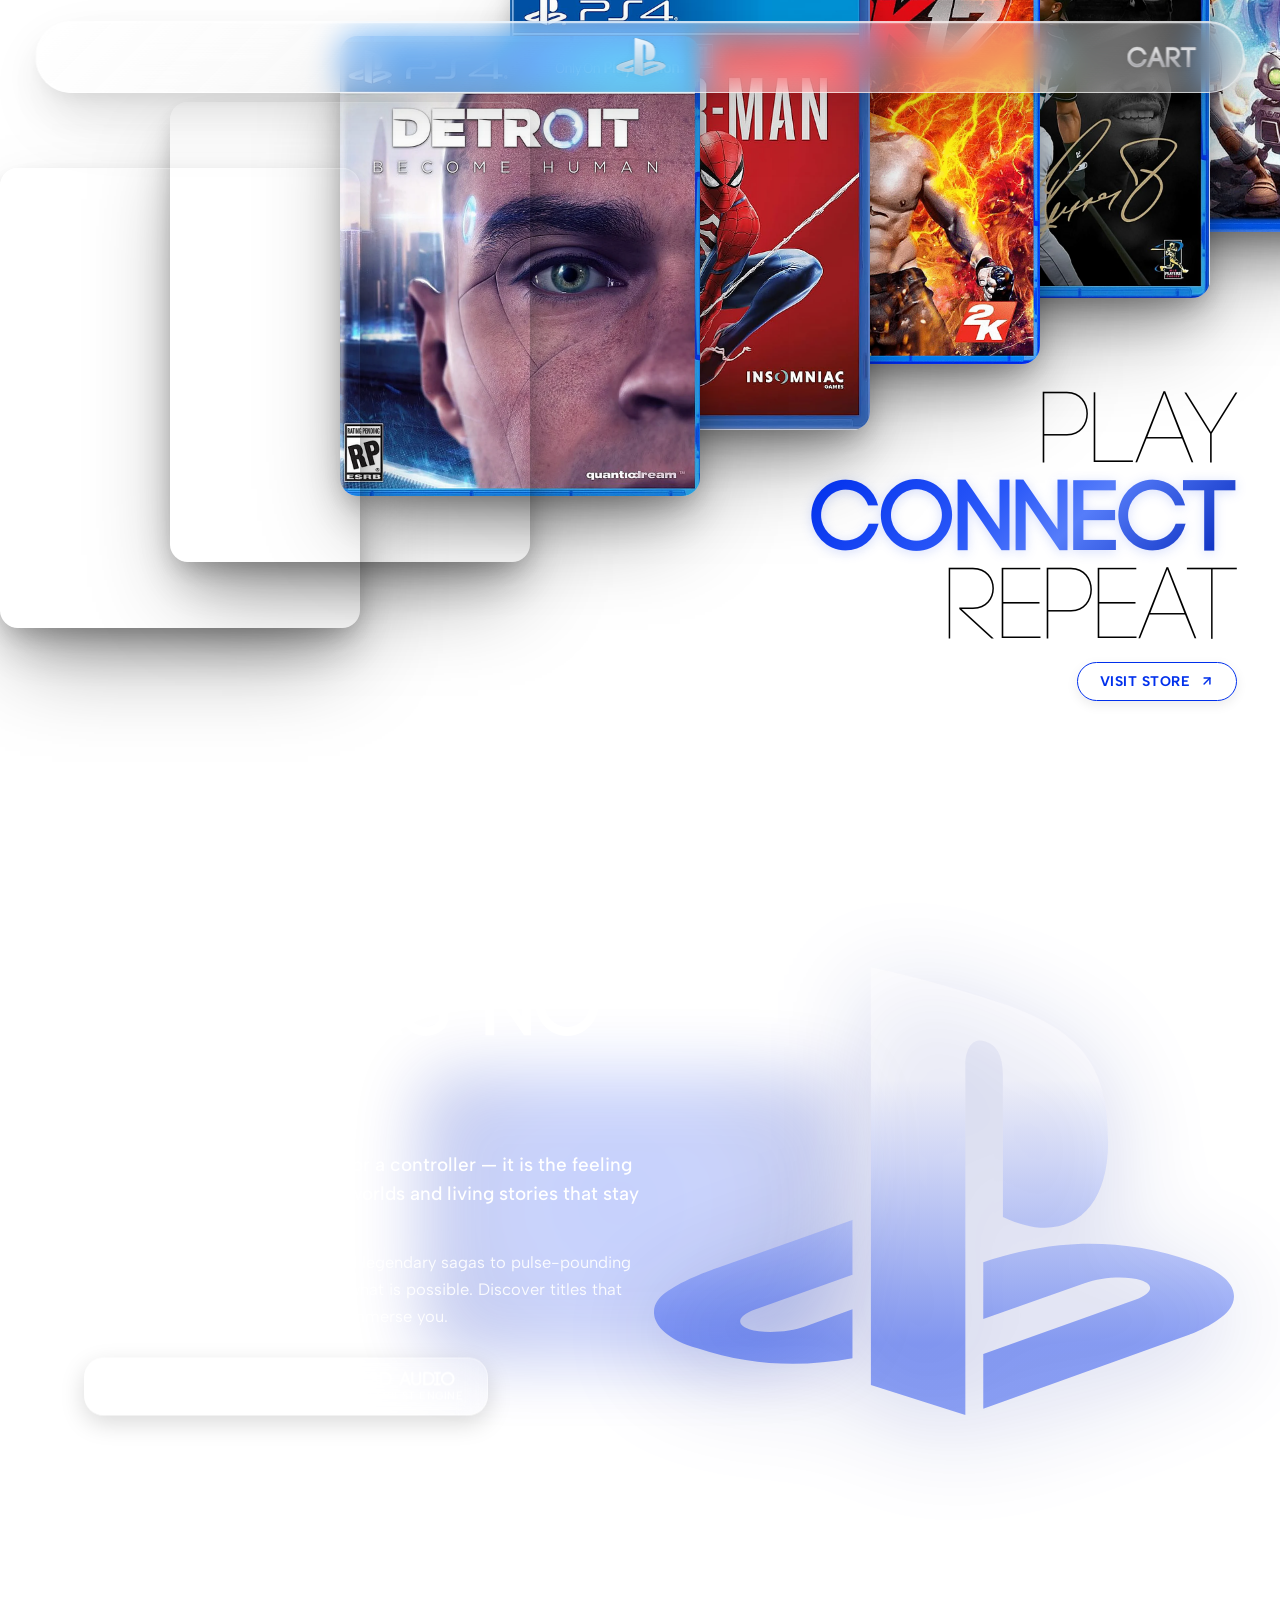
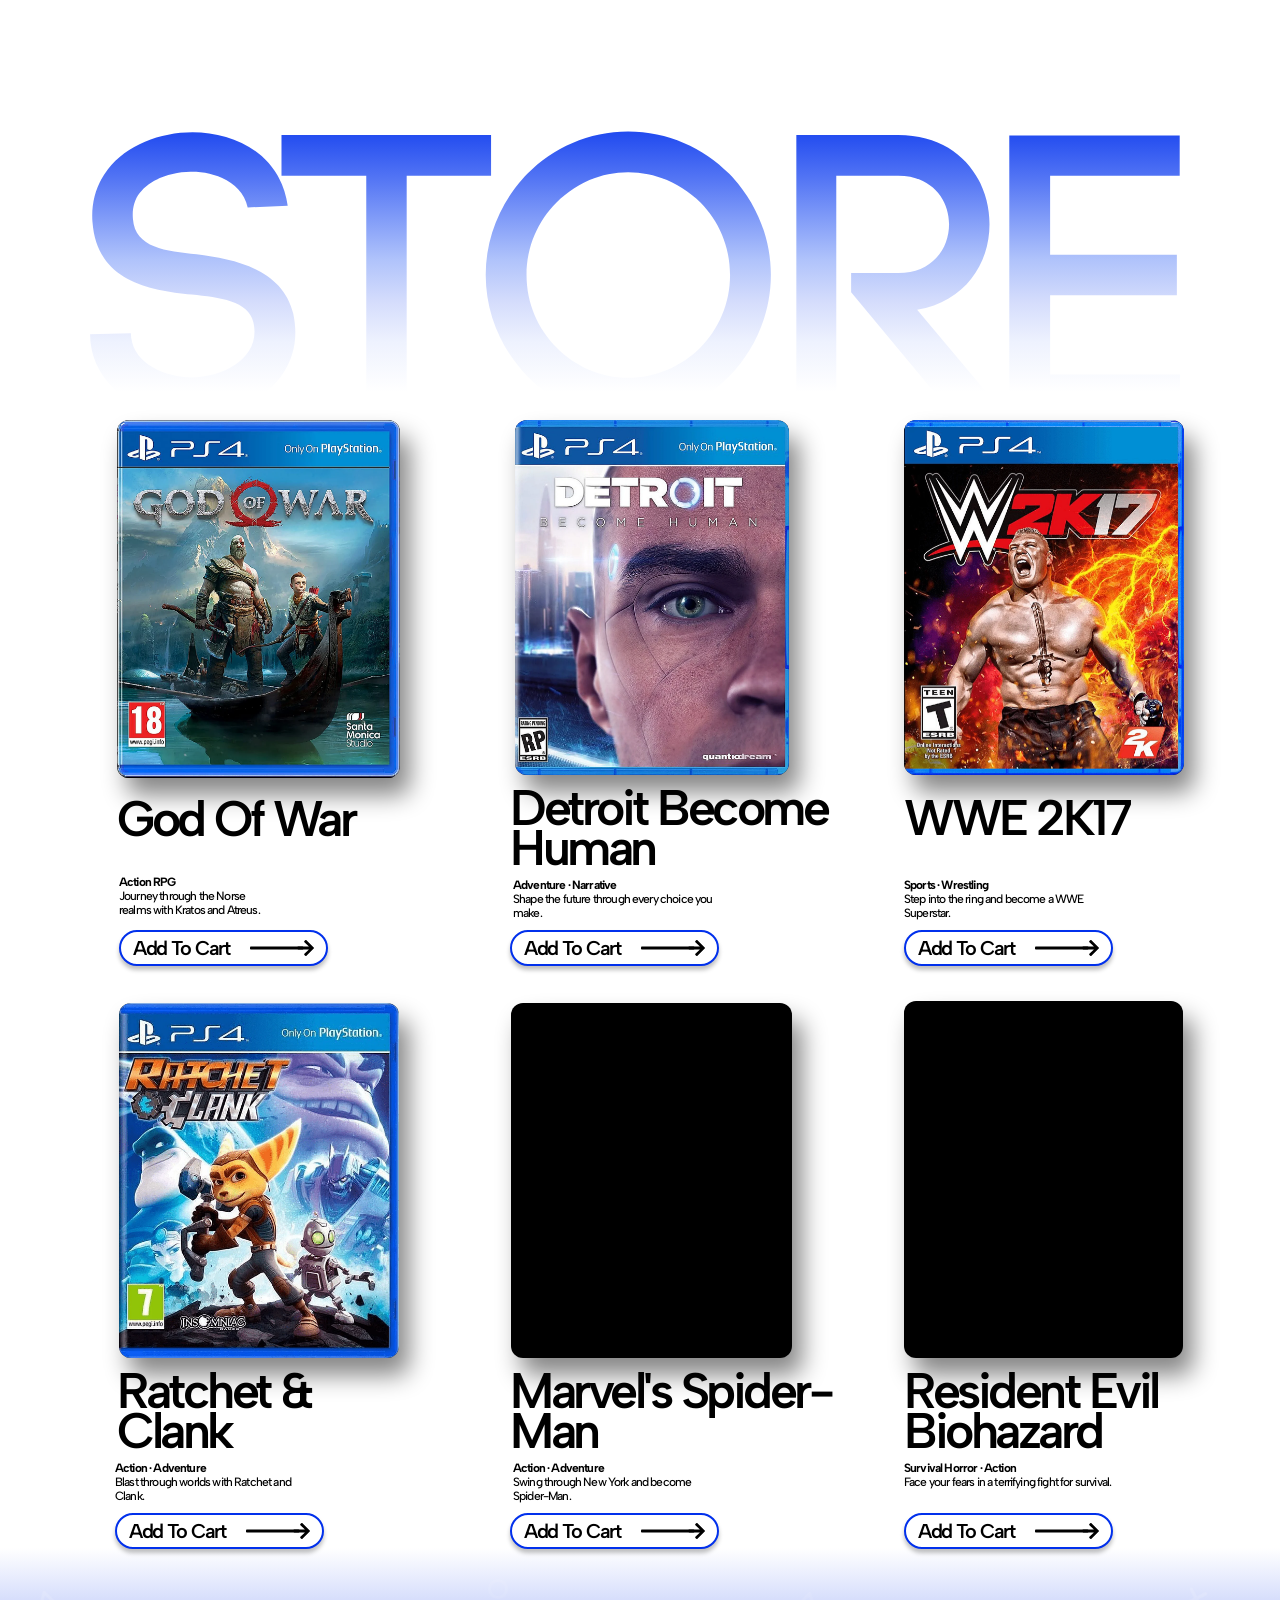
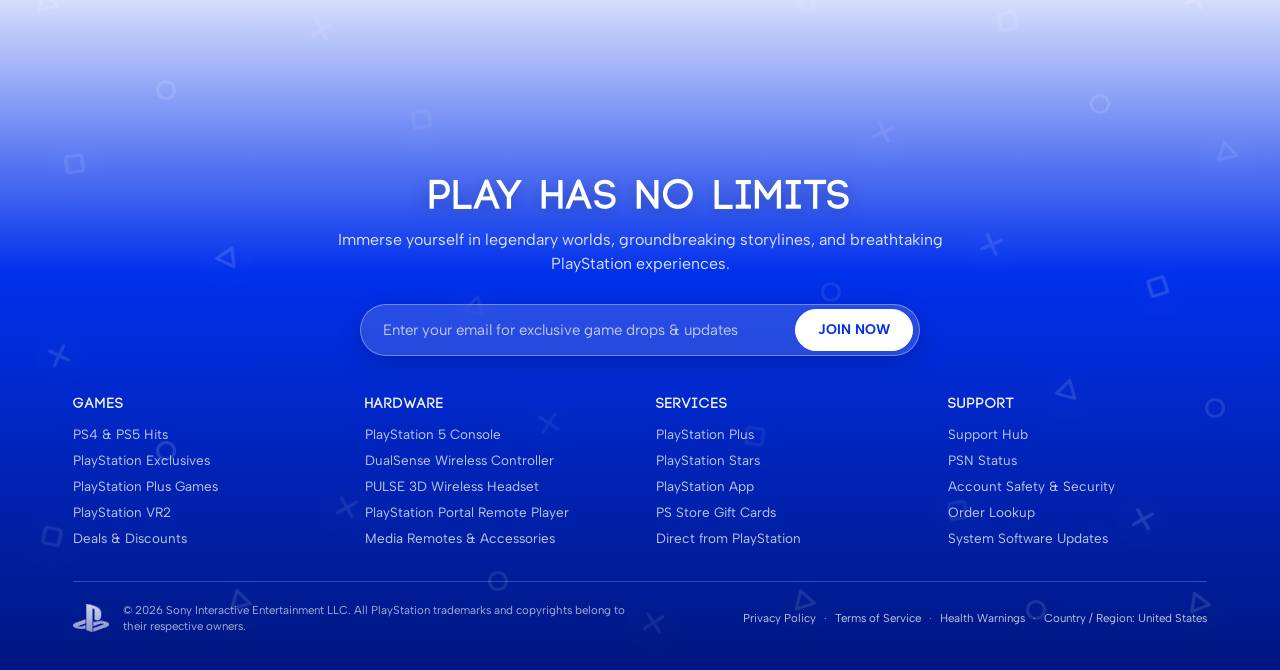
==== commit 2e2cd524: "Apply glassmorphic frosted crystal styling to empty cart text matching CART header - Generate assets" ====
--- a/index.html
+++ b/index.html
@@ -862,10 +862,12 @@
       if (!container || !totalEl) return;
 
       if (cartState.length === 0) {
-        container.innerHTML = '<p class="cart-empty">YOUR CART IS EMPTY</p>';
+        container.classList.add('is-empty');
+        container.innerHTML = '<div class="cart-empty"><img class="cart-empty__svg" alt="YOUR CART IS EMPTY" src="assets/cart_empty_text.svg?v=202609091930"></div>';
         totalEl.textContent = '$0.00';
         return;
       }
+      container.classList.remove('is-empty');
 
       var total = 0;
       container.innerHTML = cartState.map(function (item, idx) {
--- a/styles.css
+++ b/styles.css
@@ -285,20 +285,84 @@
   display: none;
 }
 
+.cart-panel__items.is-empty,
+.cart-panel__items:has(.cart-empty) {
+  display: flex;
+  flex-direction: column;
+  align-items: center;
+  justify-content: center;
+  align-content: center;
+  padding: 0;
+  min-height: 280px;
+  width: 100%;
+}
+
 .cart-empty {
   width: 100%;
+  margin: auto;
+  display: flex;
+  align-items: center;
+  justify-content: center;
   text-align: center;
-  color: #ffffff;
-  font-family: var(--code-font);
-  font-weight: 700;
-  font-size: 26px;
+  padding: 24px 10px;
+  user-select: none;
+}
+
+.cart-empty__svg {
+  width: 100%;
+  max-width: 258px;
+  height: 24px;
+  object-fit: contain;
+  opacity: 0.92;
+  filter: drop-shadow(0 2px 5px rgba(0, 0, 0, 0.08));
+  user-select: none;
+  cursor: default;
+  transform: translateY(-6px);
+  transition: transform 0.35s cubic-bezier(0.16, 1, 0.3, 1), filter 0.4s cubic-bezier(0.16, 1, 0.3, 1), opacity 0.4s ease;
+}
+
+.cart-panel.is-open .cart-empty__svg {
+  transform: translateY(0);
+}
+
+.cart-empty__svg:hover {
+  opacity: 1;
+  transform: scale(1.06);
+  filter: drop-shadow(0 0 16px rgba(1, 48, 236, 0.55)) drop-shadow(0 3px 8px rgba(0, 0, 0, 0.12));
+}
+
+/* Graceful text fallback if SVG is not rendered */
+.cart-empty:not(:has(.cart-empty__svg)) {
+  font-family: "Code", var(--code-font);
+  font-weight: 700;
+  font-size: 22px;
+  letter-spacing: 1.5px;
   line-height: 1.35;
-  letter-spacing: 0.5px;
-  margin-top: 80px;
-  text-shadow:
-    0 2px 10px rgba(0, 0, 0, 0.35),
-    0 0 20px rgba(1, 48, 236, 0.3);
-  user-select: none;
+  text-transform: uppercase;
+  white-space: nowrap;
+  background: linear-gradient(180deg,
+      #FFFFFF 0%,
+      #ECECEF 45%,
+      #DADAE0 75%,
+      #C6C6CE 100%);
+  -webkit-background-clip: text;
+  -webkit-text-fill-color: transparent;
+  background-clip: text;
+  color: transparent;
+  -webkit-text-stroke: 0.35px rgba(255, 255, 255, 0.65);
+  filter: drop-shadow(0 2px 5px rgba(0, 0, 0, 0.08));
+  transform: translateY(-6px);
+  transition: transform 0.35s cubic-bezier(0.16, 1, 0.3, 1), filter 0.4s cubic-bezier(0.16, 1, 0.3, 1), opacity 0.4s ease;
+}
+
+.cart-panel.is-open .cart-empty:not(:has(.cart-empty__svg)) {
+  transform: translateY(0);
+}
+
+.cart-empty:not(:has(.cart-empty__svg)):hover {
+  opacity: 1;
+  transform: scale(1.06);
+  filter: drop-shadow(0 0 16px rgba(1, 48, 236, 0.55)) drop-shadow(0 3px 8px rgba(0, 0, 0, 0.12));
 }
 
 /* Individual Cart Card (gow, detroit, etc.) */
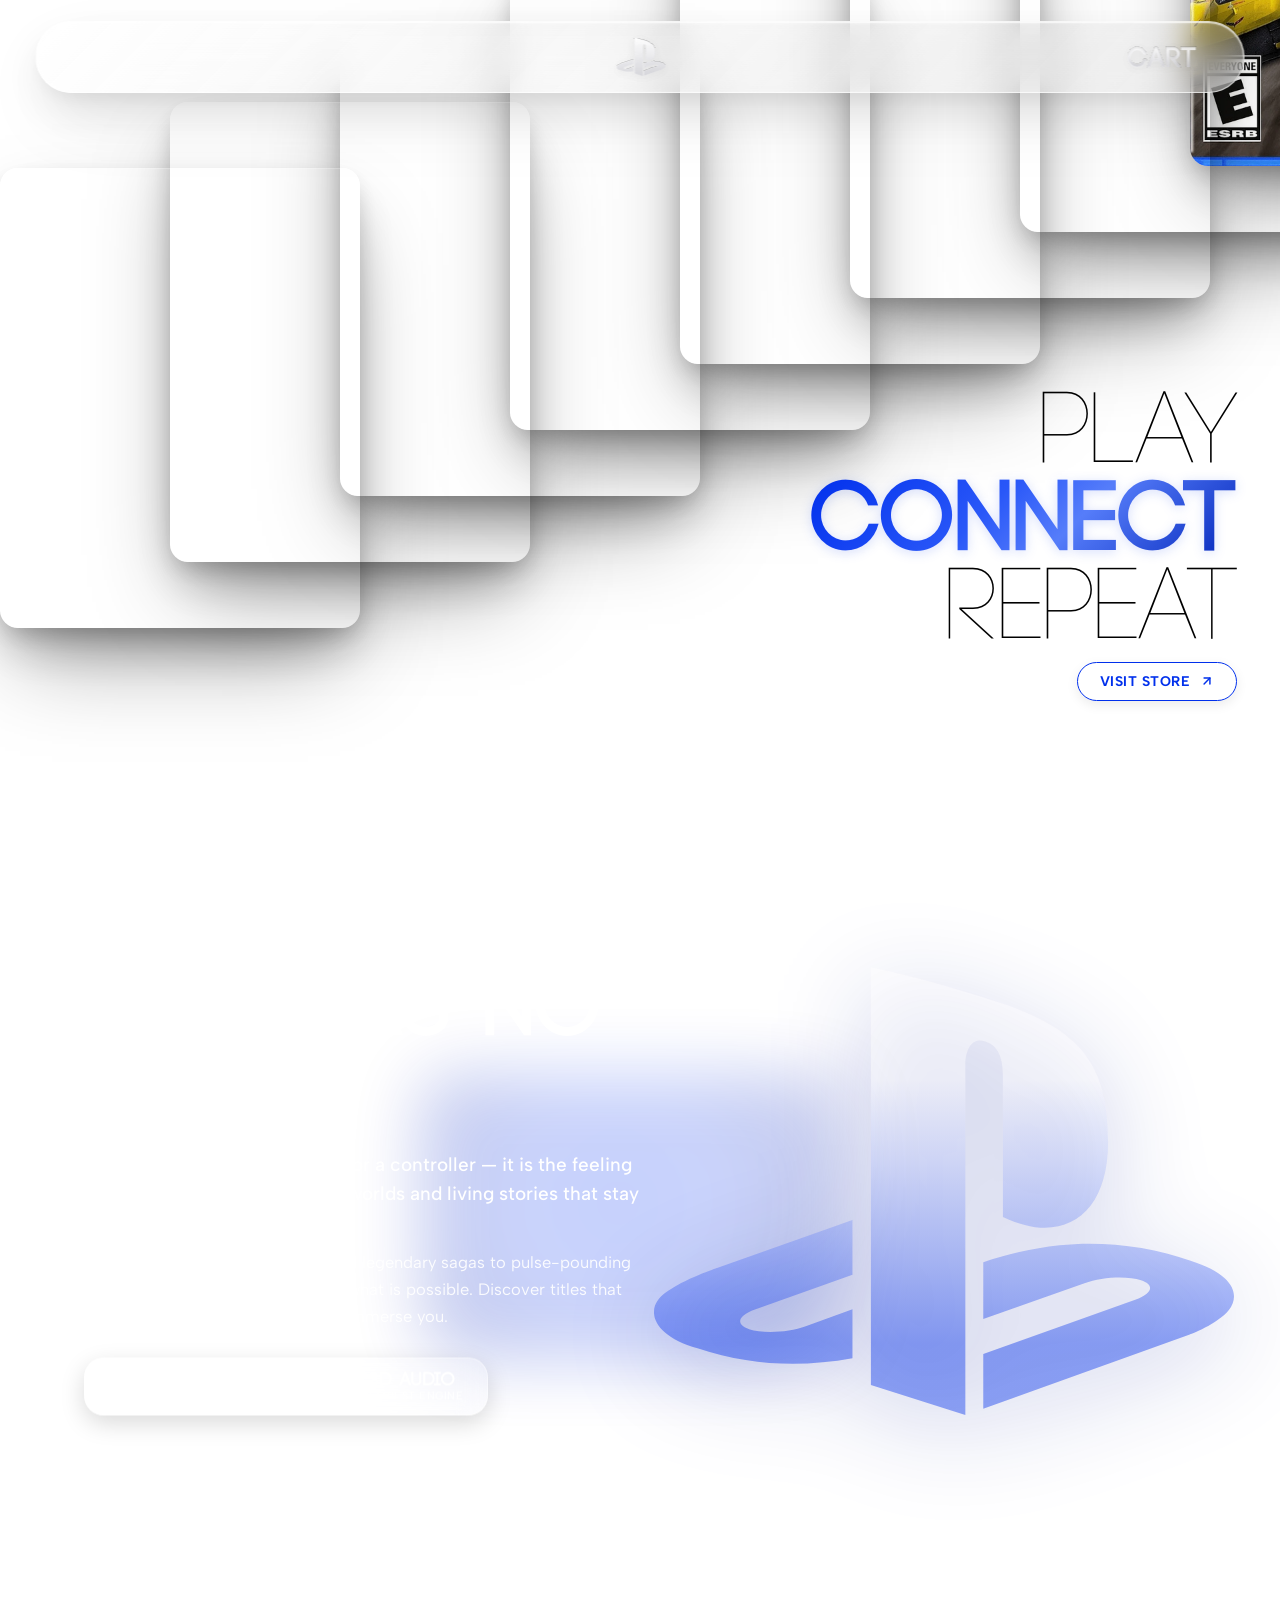
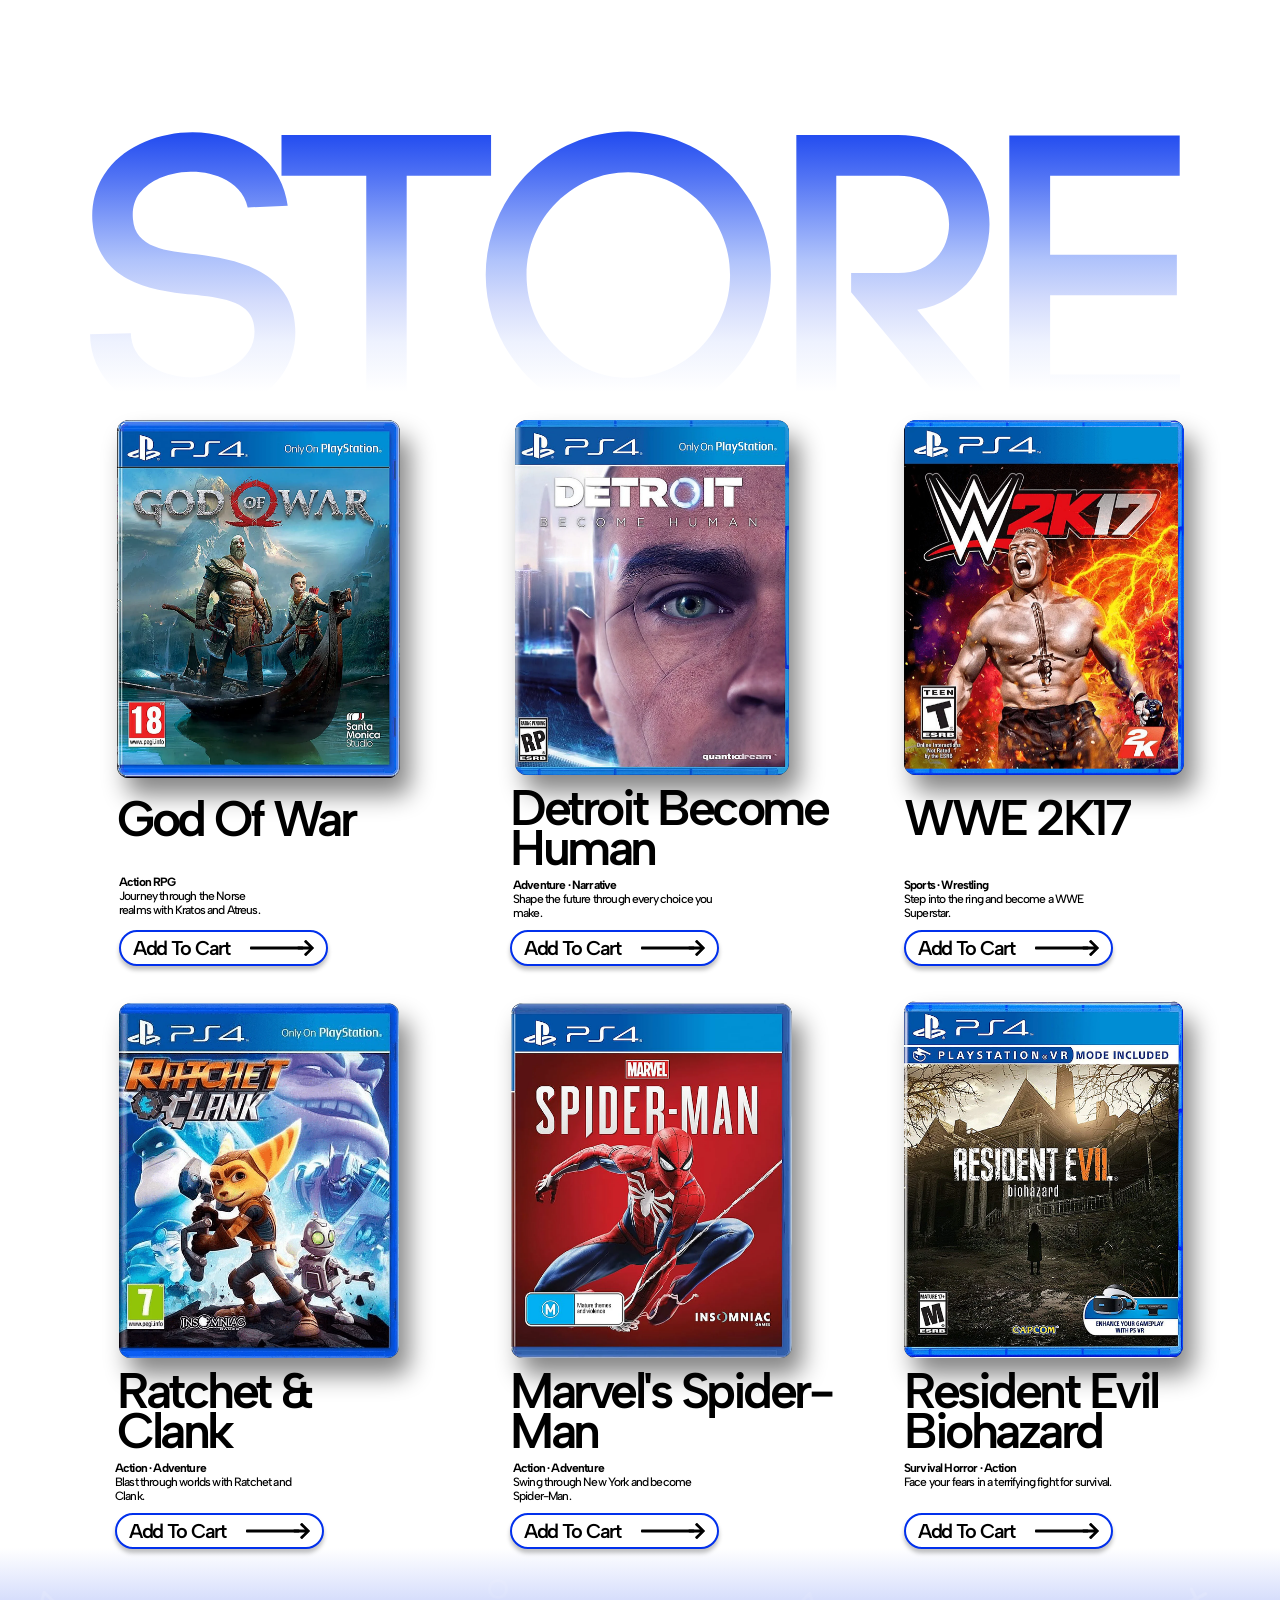
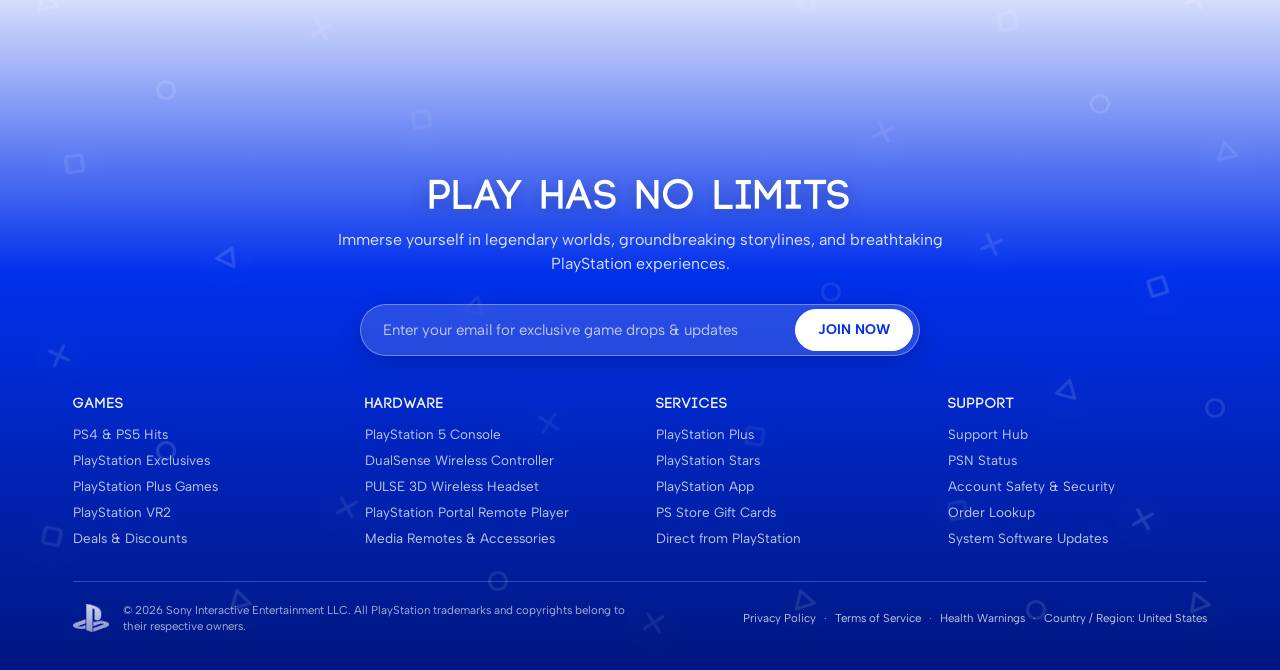
==== commit 3ff6dfff: "Implement frosted glass SVG cross icon with inner shadow and drop shadow on cart close button" ====
--- a/index.html
+++ b/index.html
@@ -41,7 +41,9 @@
   <aside class="cart-panel" id="cartPanel" aria-label="Shopping Cart">
     <div class="cart-panel__header">
       <img class="cart-panel__title-svg" alt="CART" src="assets/cart_text.svg?v=202608231834">
-      <button class="cart-panel__close" id="cartCloseBtn" aria-label="Close cart">&times;</button>
+      <button class="cart-panel__close" id="cartCloseBtn" aria-label="Close cart">
+        <img class="cart-panel__close-icon" src="assets/cart_close.svg?v=202609091945" alt="&times;">
+      </button>
     </div>
     <div class="cart-panel__items" id="cartItems">
       <!-- Injected via JavaScript -->
--- a/styles.css
+++ b/styles.css
@@ -240,14 +240,45 @@
   filter: drop-shadow(0 0 14px rgba(1, 48, 236, 0.55)) drop-shadow(0 3px 8px rgba(0, 0, 0, 0.12));
 }
 
-/* Close cross logo with matching frosted platinum gradient & luminosity */
+/* Close cross button with matching frosted platinum glass, inner shadow & drop shadow */
 .cart-panel__close {
   background: none;
   border: none;
+  display: inline-flex;
+  align-items: center;
+  justify-content: center;
+  cursor: pointer;
+  padding: 4px;
+  user-select: none;
+  line-height: 1;
+  transform: translateY(-6px);
+  transition: transform 0.35s cubic-bezier(0.16, 1, 0.3, 1);
+}
+
+.cart-panel.is-open .cart-panel__close {
+  transform: translateY(0);
+}
+
+.cart-panel__close-icon {
+  width: 22px;
+  height: 22px;
+  object-fit: contain;
+  opacity: 0.92;
+  filter: drop-shadow(0 2px 5px rgba(0, 0, 0, 0.18)) drop-shadow(0 0 10px rgba(1, 48, 236, 0.22));
+  transition: transform 0.35s cubic-bezier(0.16, 1, 0.3, 1), filter 0.4s cubic-bezier(0.16, 1, 0.3, 1), opacity 0.4s ease;
+}
+
+.cart-panel__close:hover .cart-panel__close-icon {
+  opacity: 1;
+  transform: scale(1.15) rotate(90deg);
+  filter: drop-shadow(0 0 14px rgba(1, 48, 236, 0.65)) drop-shadow(0 3px 8px rgba(0, 0, 0, 0.16));
+}
+
+/* Graceful text fallback if SVG is not loaded */
+.cart-panel__close:not(:has(.cart-panel__close-icon)) {
   font-family: var(--code-font);
   font-weight: 700;
   font-size: 28px;
-  line-height: 1;
   background: linear-gradient(180deg,
       rgba(209, 209, 209, 0.75) 0%,
       rgba(199, 199, 199, 0.65) 58.17%,
@@ -257,16 +288,15 @@
   -webkit-text-fill-color: transparent;
   background-clip: text;
   color: transparent;
-  mix-blend-mode: luminosity;
-  opacity: 0.75;
-  cursor: pointer;
-  padding: 0 4px;
-  transition: opacity 0.2s ease, transform 0.25s cubic-bezier(0.16, 1, 0.3, 1);
-}
-
-.cart-panel__close:hover {
+  opacity: 0.85;
+  filter: drop-shadow(0 2px 5px rgba(0, 0, 0, 0.20)) drop-shadow(0 0 10px rgba(1, 48, 236, 0.25));
+  transition: opacity 0.2s ease, transform 0.25s cubic-bezier(0.16, 1, 0.3, 1), filter 0.4s cubic-bezier(0.16, 1, 0.3, 1);
+}
+
+.cart-panel__close:not(:has(.cart-panel__close-icon)):hover {
   opacity: 1;
   transform: scale(1.15) rotate(90deg);
+  filter: drop-shadow(0 0 14px rgba(1, 48, 236, 0.65)) drop-shadow(0 3px 8px rgba(0, 0, 0, 0.16));
 }
 
 .cart-panel__items {
@@ -313,7 +343,7 @@
   max-width: 258px;
   height: 24px;
   object-fit: contain;
-  opacity: 0.92;
+  opacity: 0.58;
   filter: drop-shadow(0 2px 5px rgba(0, 0, 0, 0.08));
   user-select: none;
   cursor: default;
@@ -326,7 +356,7 @@
 }
 
 .cart-empty__svg:hover {
-  opacity: 1;
+  opacity: 0.95;
   transform: scale(1.06);
   filter: drop-shadow(0 0 16px rgba(1, 48, 236, 0.55)) drop-shadow(0 3px 8px rgba(0, 0, 0, 0.12));
 }
@@ -340,6 +370,7 @@
   line-height: 1.35;
   text-transform: uppercase;
   white-space: nowrap;
+  opacity: 0.58;
   background: linear-gradient(180deg,
       #FFFFFF 0%,
       #ECECEF 45%,
@@ -360,7 +391,7 @@
 }
 
 .cart-empty:not(:has(.cart-empty__svg)):hover {
-  opacity: 1;
+  opacity: 0.95;
   transform: scale(1.06);
   filter: drop-shadow(0 0 16px rgba(1, 48, 236, 0.55)) drop-shadow(0 3px 8px rgba(0, 0, 0, 0.12));
 }
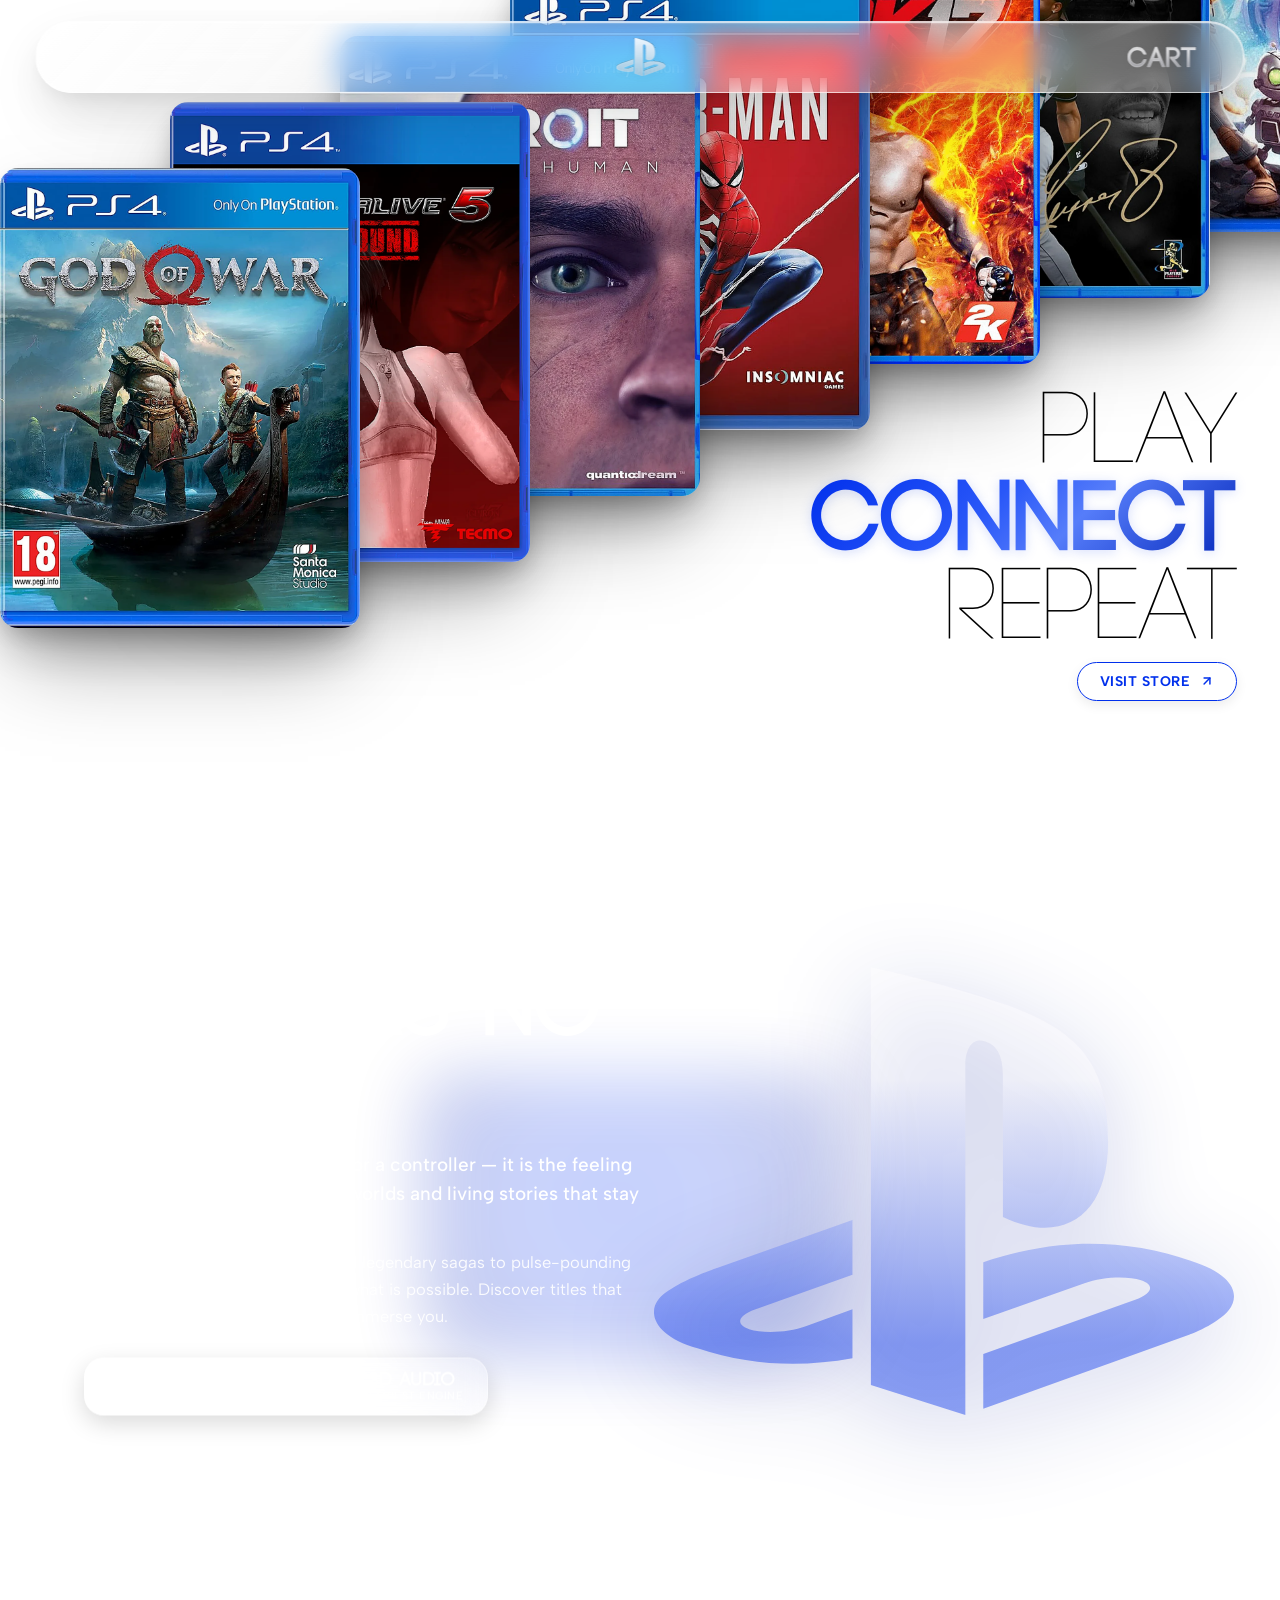
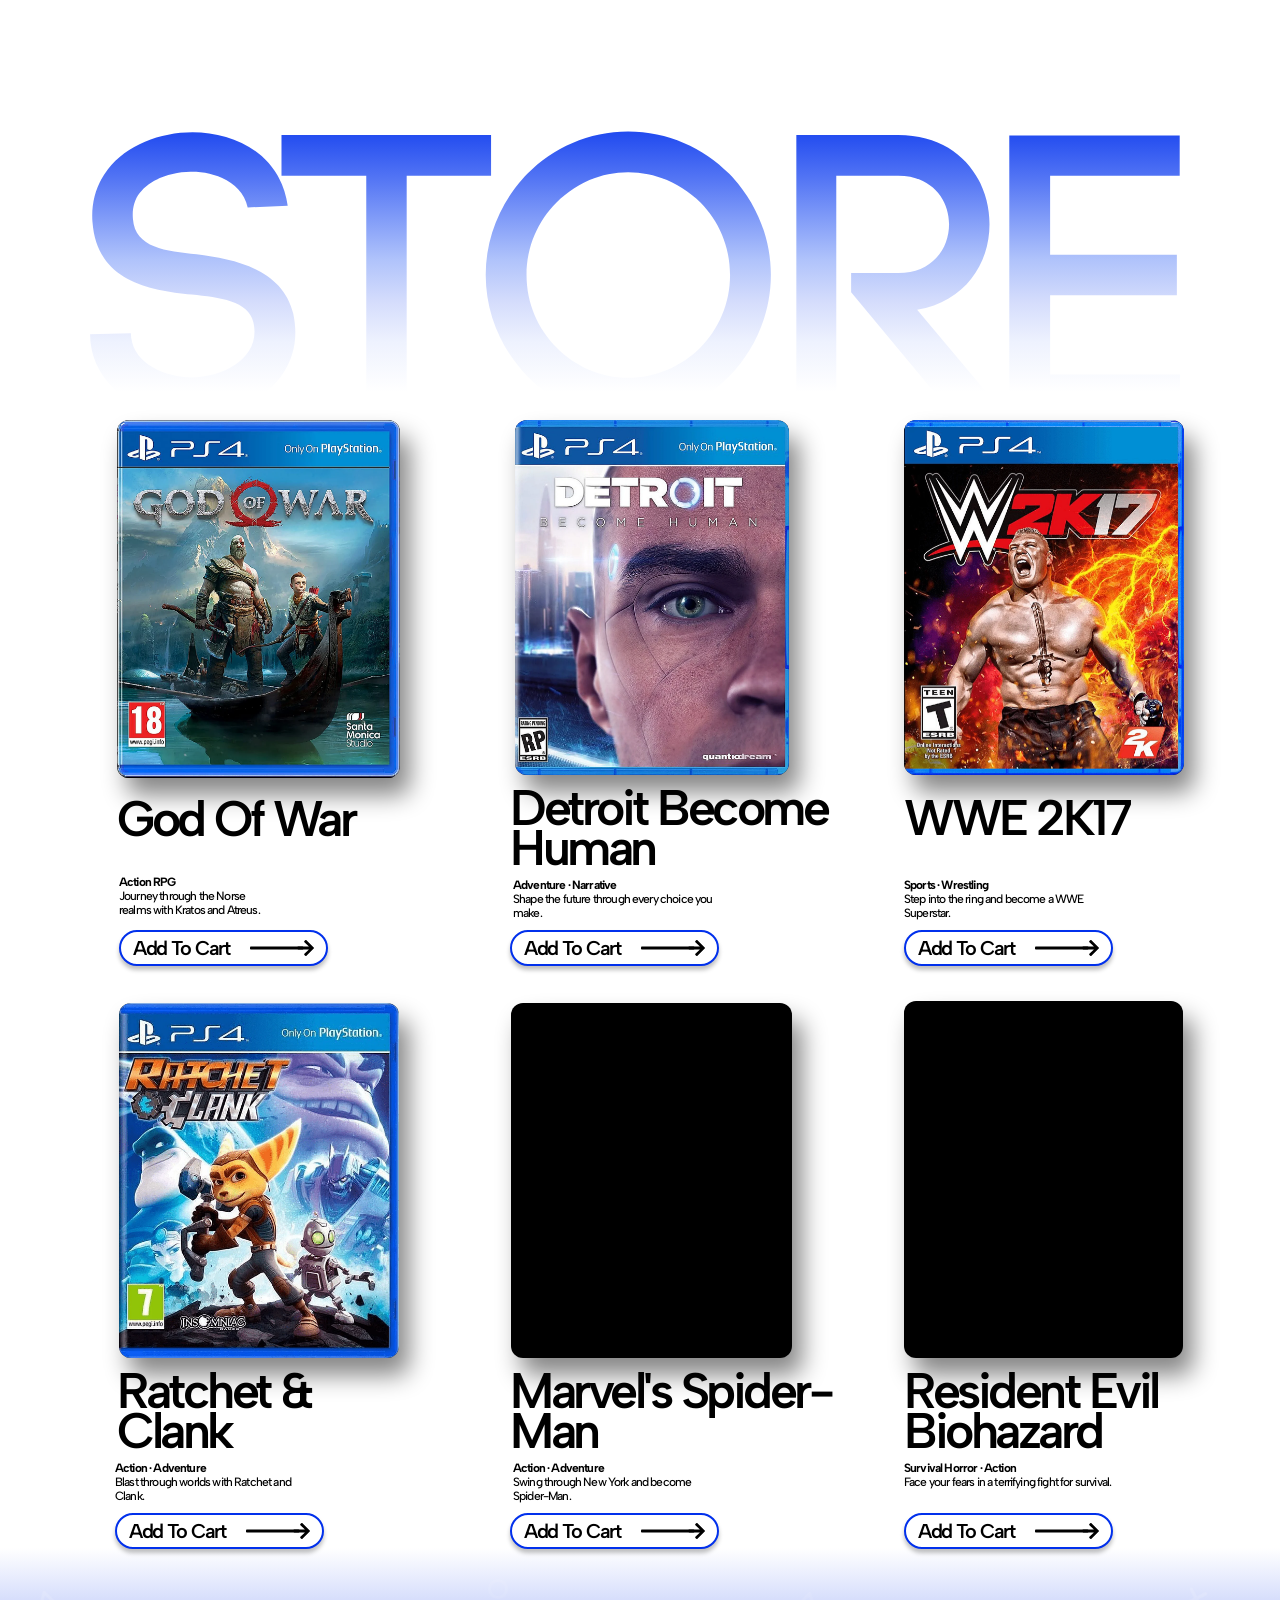
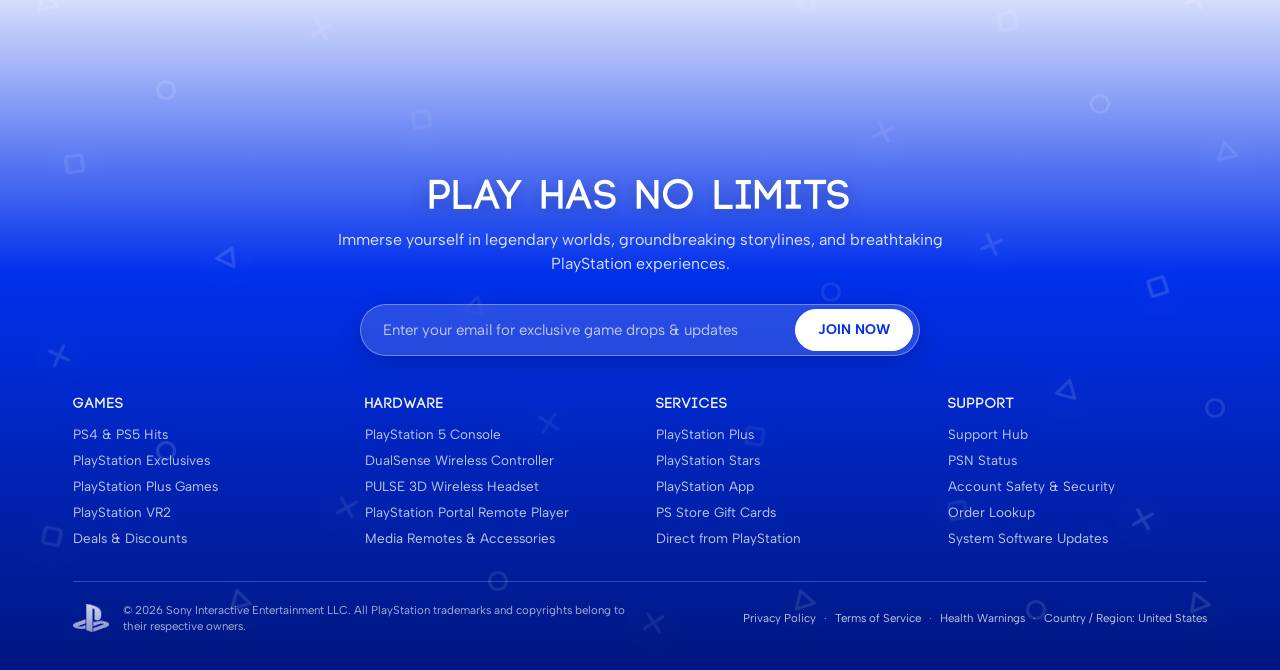
==== commit 12ebe20f: "Align cart items into side-by-side 2-column grid layout for desktop and mobile" ====
--- a/index.html
+++ b/index.html
@@ -26,7 +26,7 @@
       window.location.replace('mobile.html' + window.location.search + window.location.hash);
     }
   </script>
-  <link rel="stylesheet" href="styles.css?v=202608231904">
+  <link rel="stylesheet" href="styles.css?v=202609092020">
 </head>
 
 <body>
--- a/styles.css
+++ b/styles.css
@@ -304,10 +304,10 @@
   overflow-y: auto;
   overflow-x: hidden;
   padding: 16px 0;
-  display: flex;
-  flex-wrap: wrap;
+  display: grid;
+  grid-template-columns: repeat(2, 1fr);
+  gap: 12px;
   align-content: flex-start;
-  gap: 16px 12px;
   scrollbar-width: none;
 }
 
@@ -399,8 +399,8 @@
 /* Individual Cart Card (gow, detroit, etc.) */
 .cart-item {
   position: relative;
-  width: 140px;
-  height: 178px;
+  width: 100%;
+  aspect-ratio: 140 / 178;
   border-radius: 12px;
   overflow: hidden;
   background: #000;
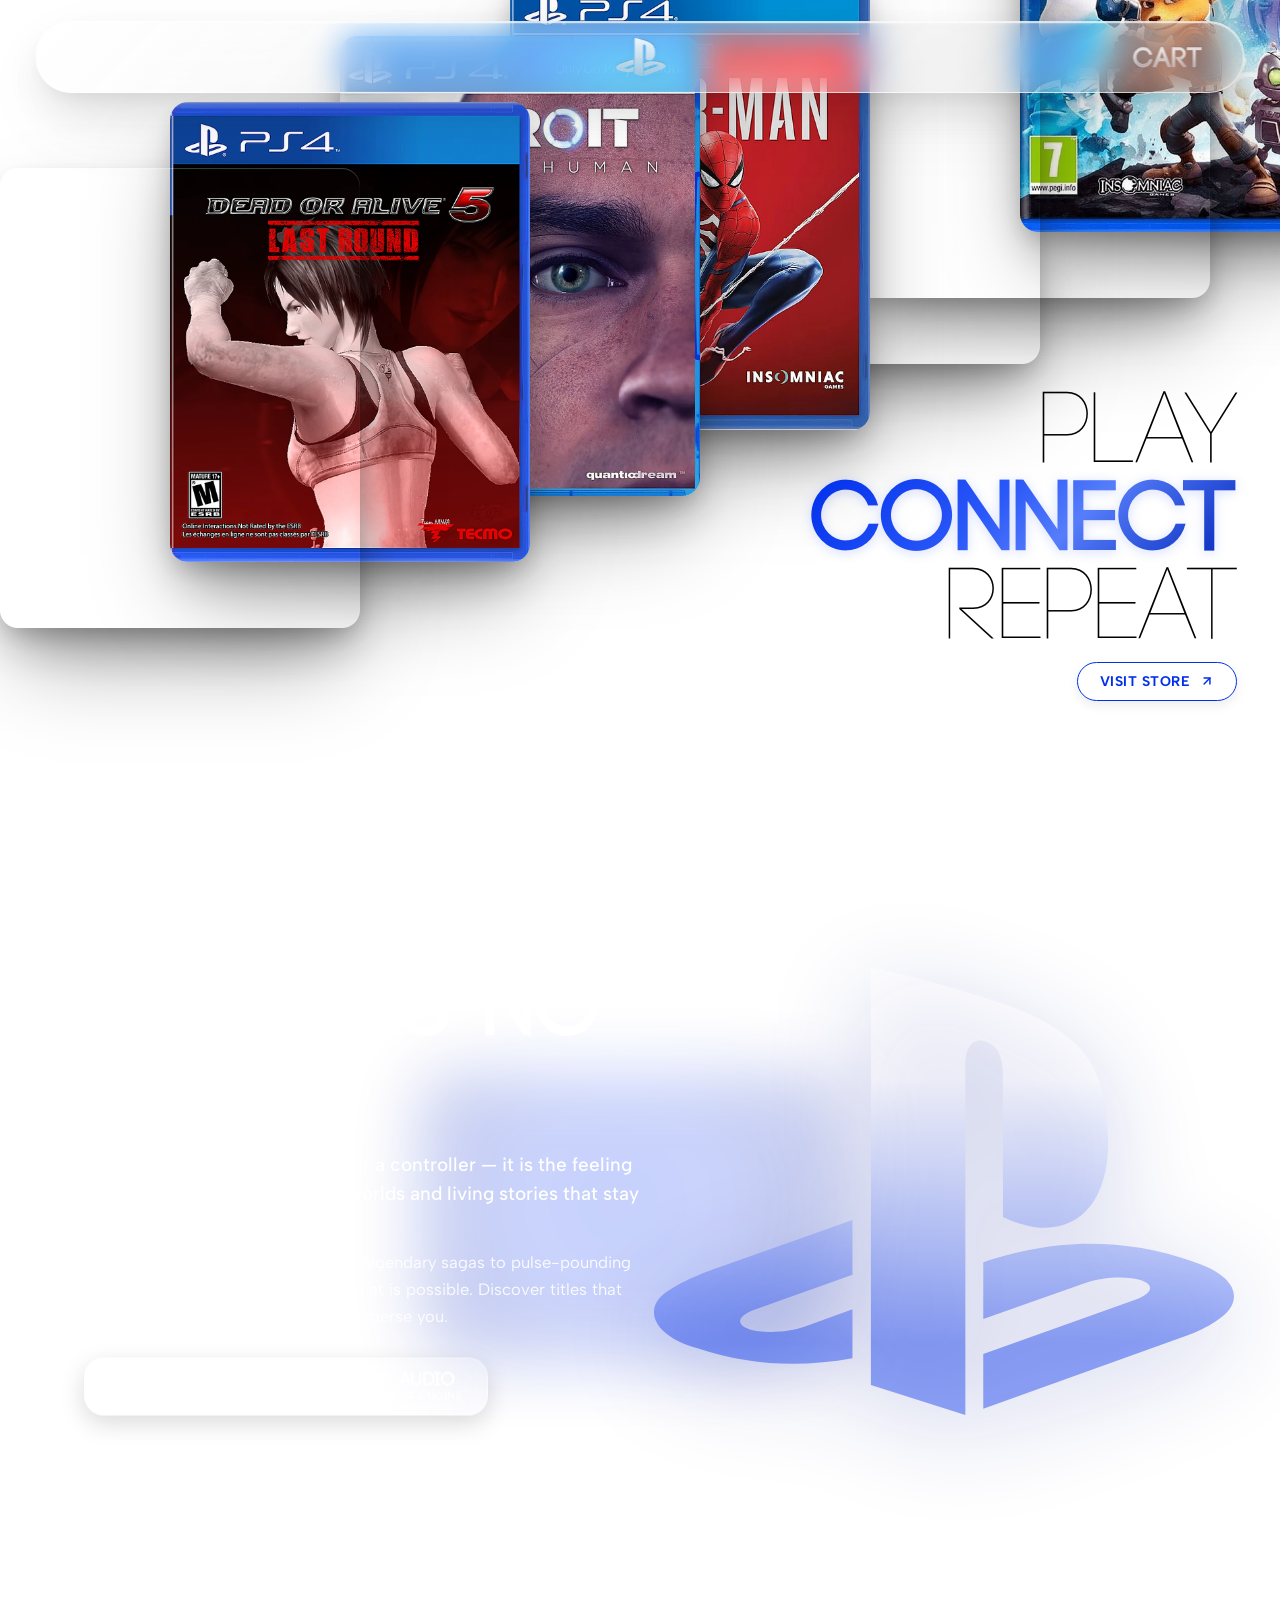
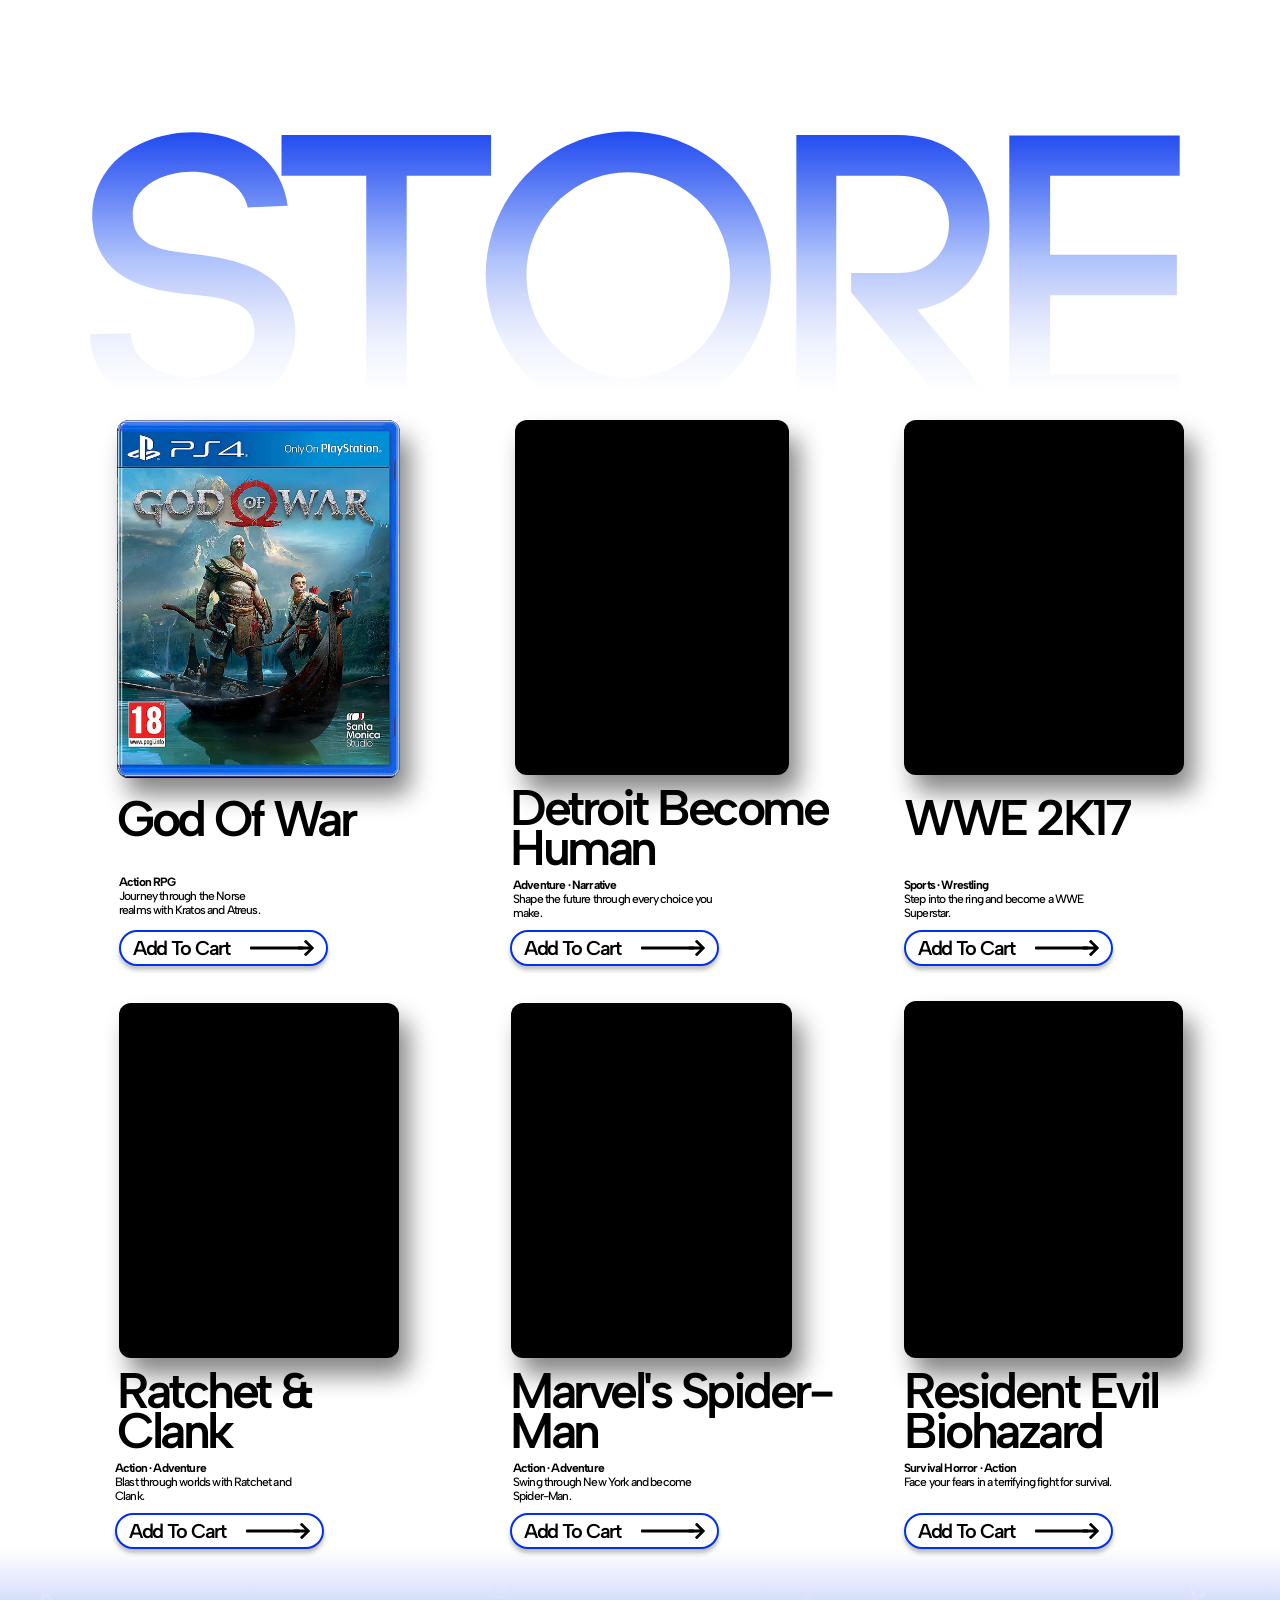
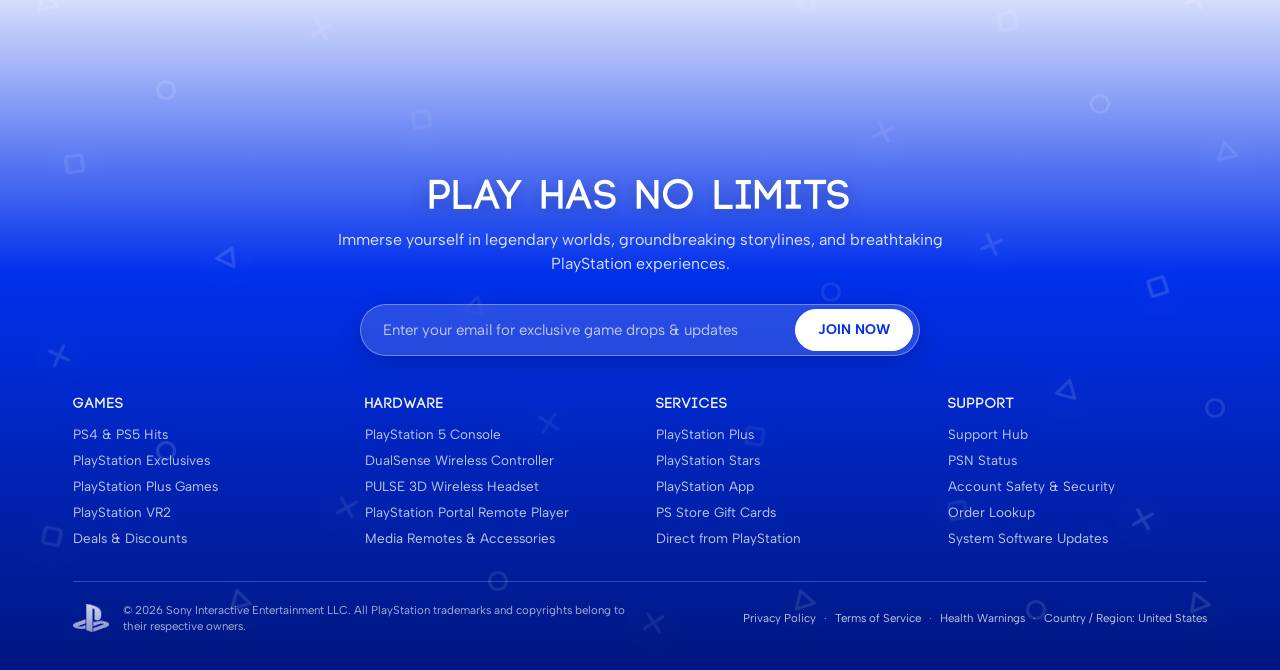
==== commit 92e6fed9: "Center CART text horizontally and vertically with pixel-perfect symmetry" ====
--- a/index.html
+++ b/index.html
@@ -33,14 +33,14 @@
   <header class="navbar" id="navbar">
     <div class="navbar__inner">
       <img class="navbar__logo" id="navbarLogoBtn" alt="PlayStation" src="assets/navbar_logo.svg?v=202608231804">
-      <img class="navbar__cart" alt="CART" src="assets/cart_text.svg?v=202608231834" id="navbarCartBtn">
+      <img class="navbar__cart" alt="CART" src="assets/cart_text.svg?v=202609092028" id="navbarCartBtn">
     </div>
   </header>
 
   <!-- Floating Glassmorphic Cart Panel (Rectangle 2) -->
   <aside class="cart-panel" id="cartPanel" aria-label="Shopping Cart">
     <div class="cart-panel__header">
-      <img class="cart-panel__title-svg" alt="CART" src="assets/cart_text.svg?v=202608231834">
+      <img class="cart-panel__title-svg" alt="CART" src="assets/cart_text.svg?v=202609092028">
       <button class="cart-panel__close" id="cartCloseBtn" aria-label="Close cart">
         <img class="cart-panel__close-icon" src="assets/cart_close.svg?v=202609091945" alt="&times;">
       </button>
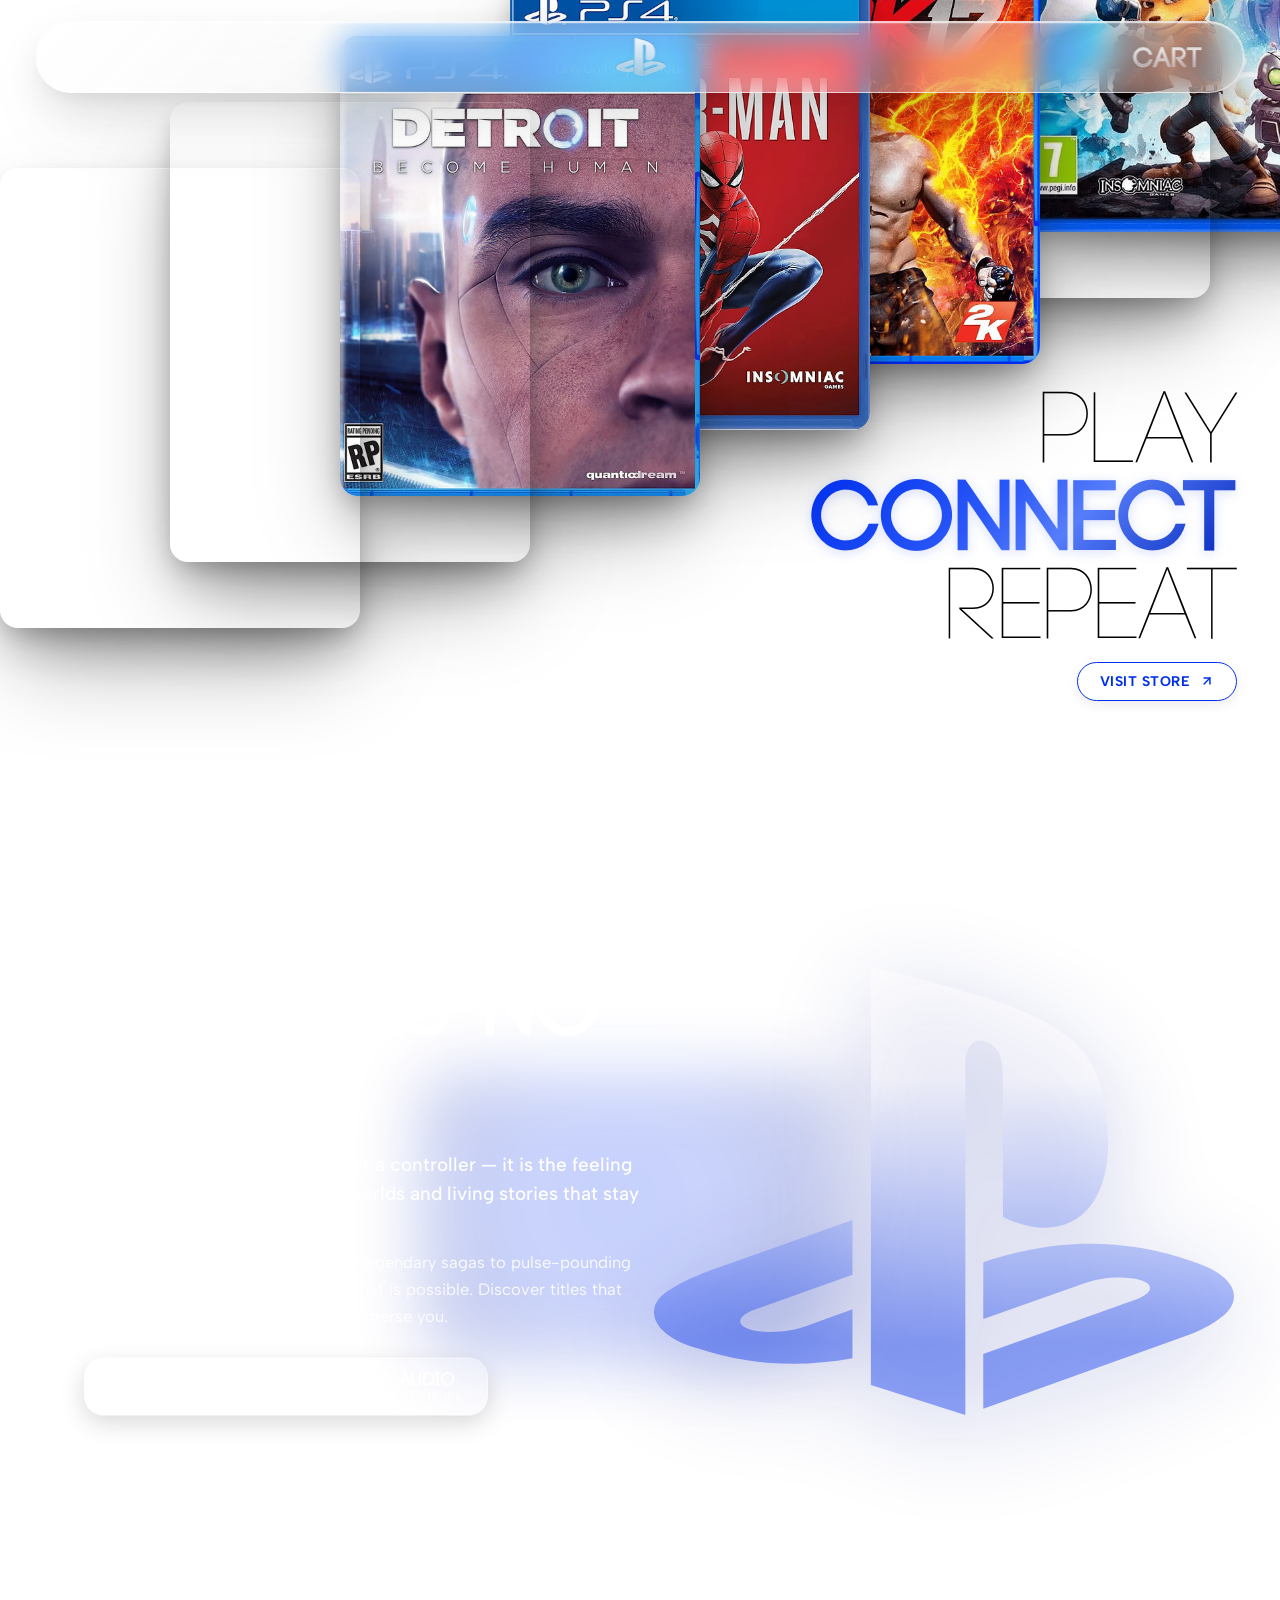
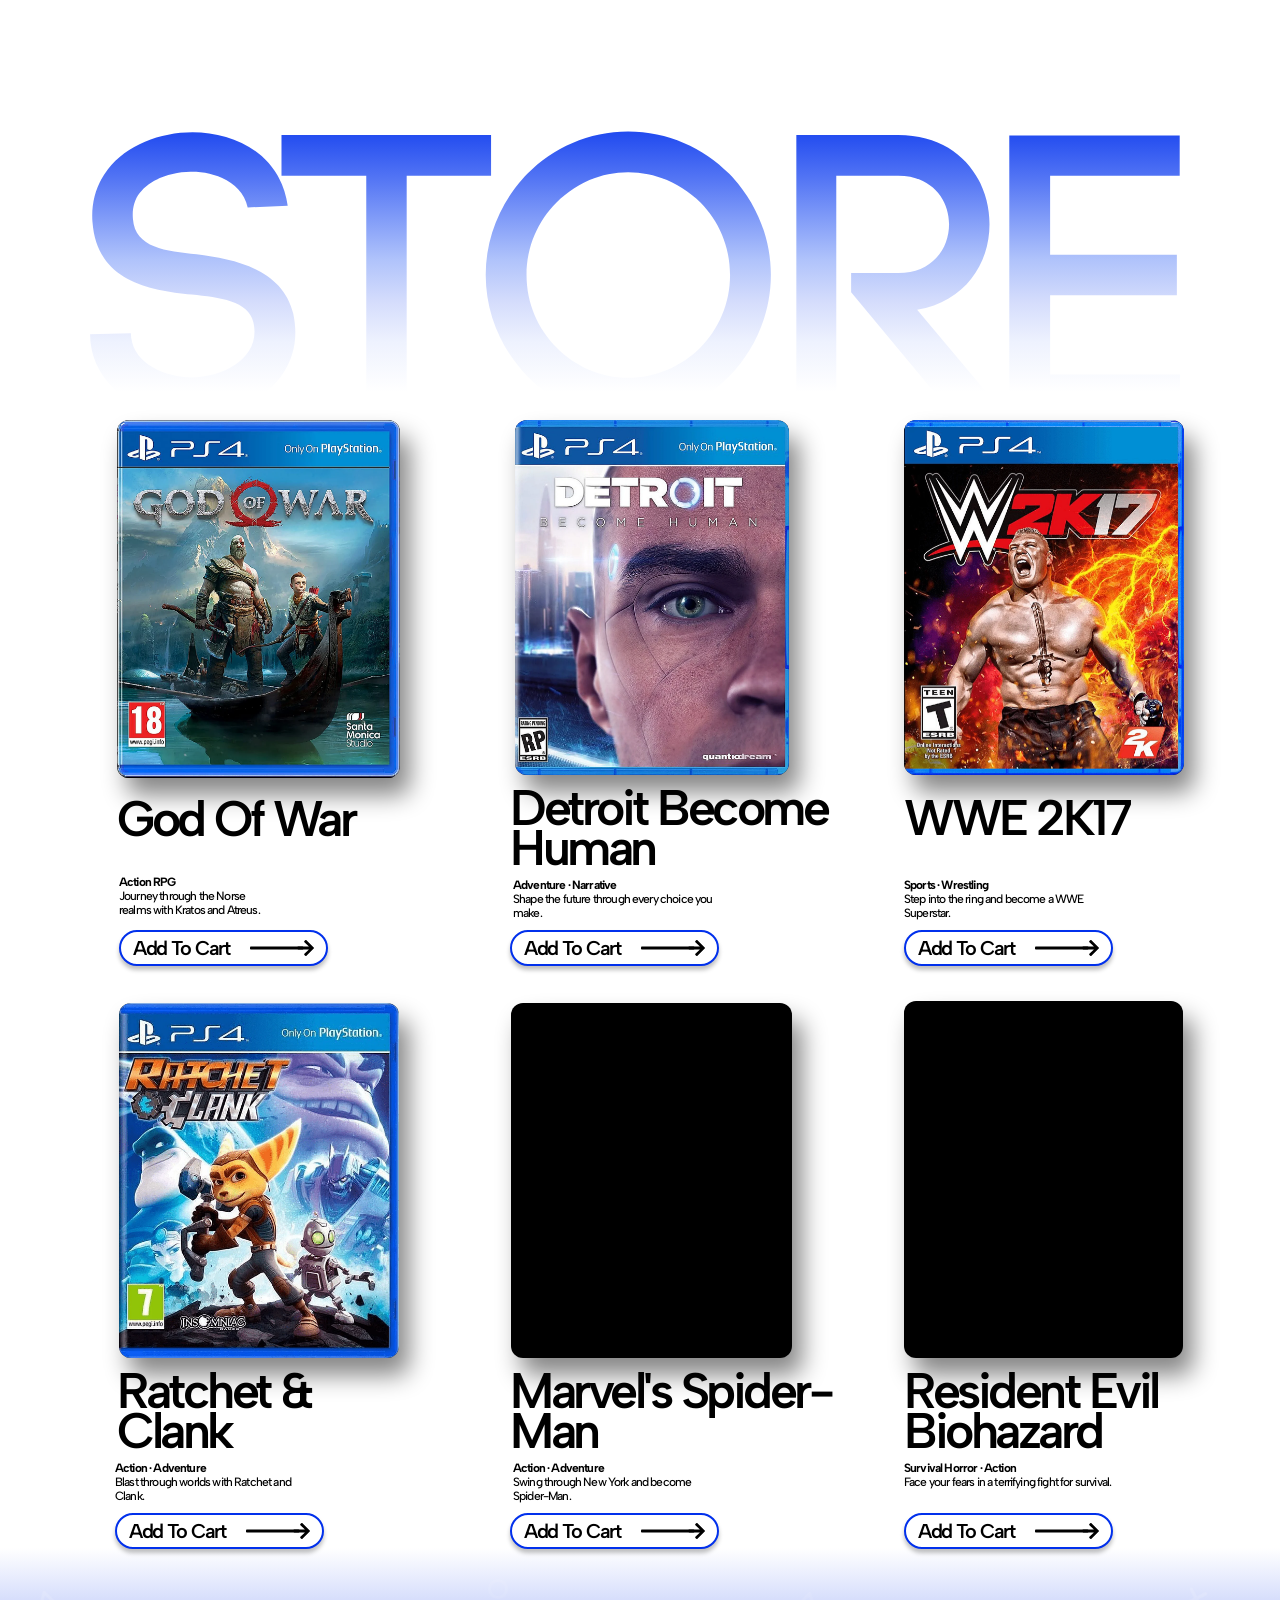
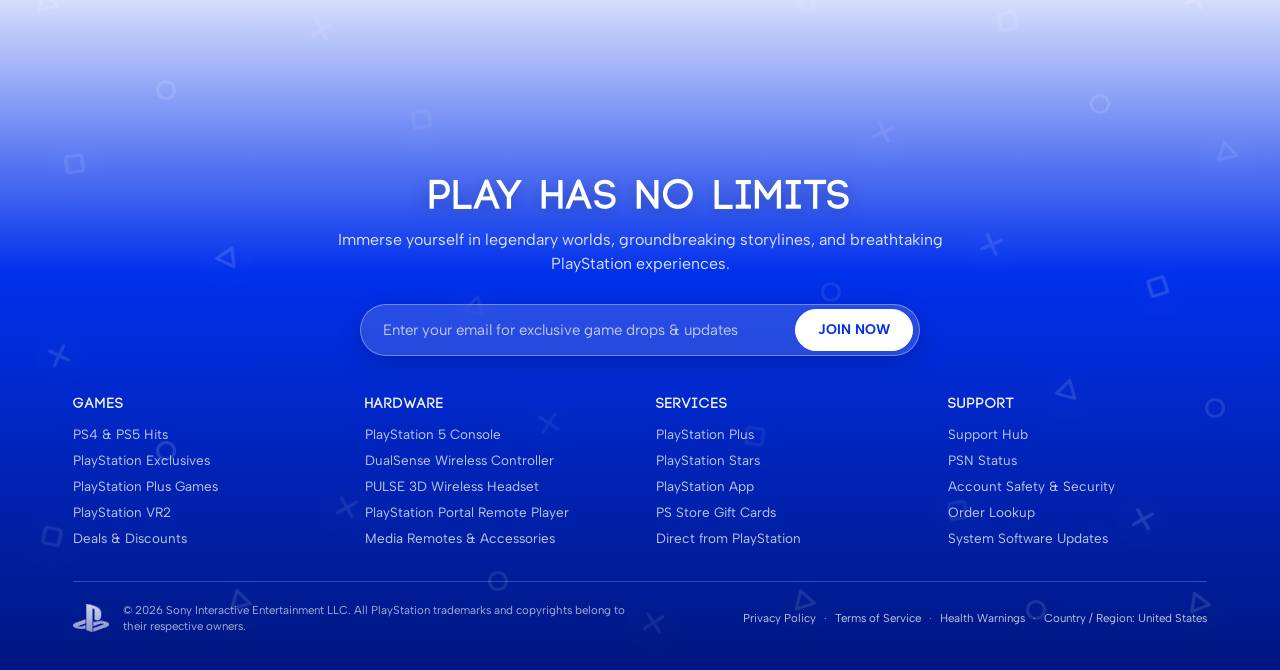
==== commit c0751064: "feat(seo): add Twitter card meta, theme-color, and canonical link in index.html" ====
--- a/index.html
+++ b/index.html
@@ -8,8 +8,12 @@
   <meta name="description" content="Explore next-generation gaming on the PlayStation Store concept UI featuring live 3D showcase carousels, responsive cart state, and procedural Web Audio.">
   <meta property="og:title" content="PlayStation Store — Concept UI">
   <meta property="og:description" content="Connect. Play. Repeat. Discover top PlayStation hits, exclusives, and interactive next-gen showcases.">
-  <meta property="og:type" content="website">
-  <meta property="og:image" content="assets/gow.webp">
+  <meta name="theme-color" content="#000000">
+  <meta name="twitter:card" content="summary_large_image">
+  <meta name="twitter:title" content="PlayStation Store — Concept UI">
+  <meta name="twitter:description" content="Connect. Play. Repeat. Discover top PlayStation hits, exclusives, and interactive next-gen showcases.">
+  <meta name="twitter:image" content="assets/gow.webp">
+  <link rel="canonical" href="https://byanam.github.io/PlayStation-Store-UI/">
   <link rel="icon" type="image/svg+xml" href="assets/favicon.svg">
   <!-- Preconnect & Preload Key Hero Assets -->
   <link rel="preconnect" href="https://fonts.googleapis.com">
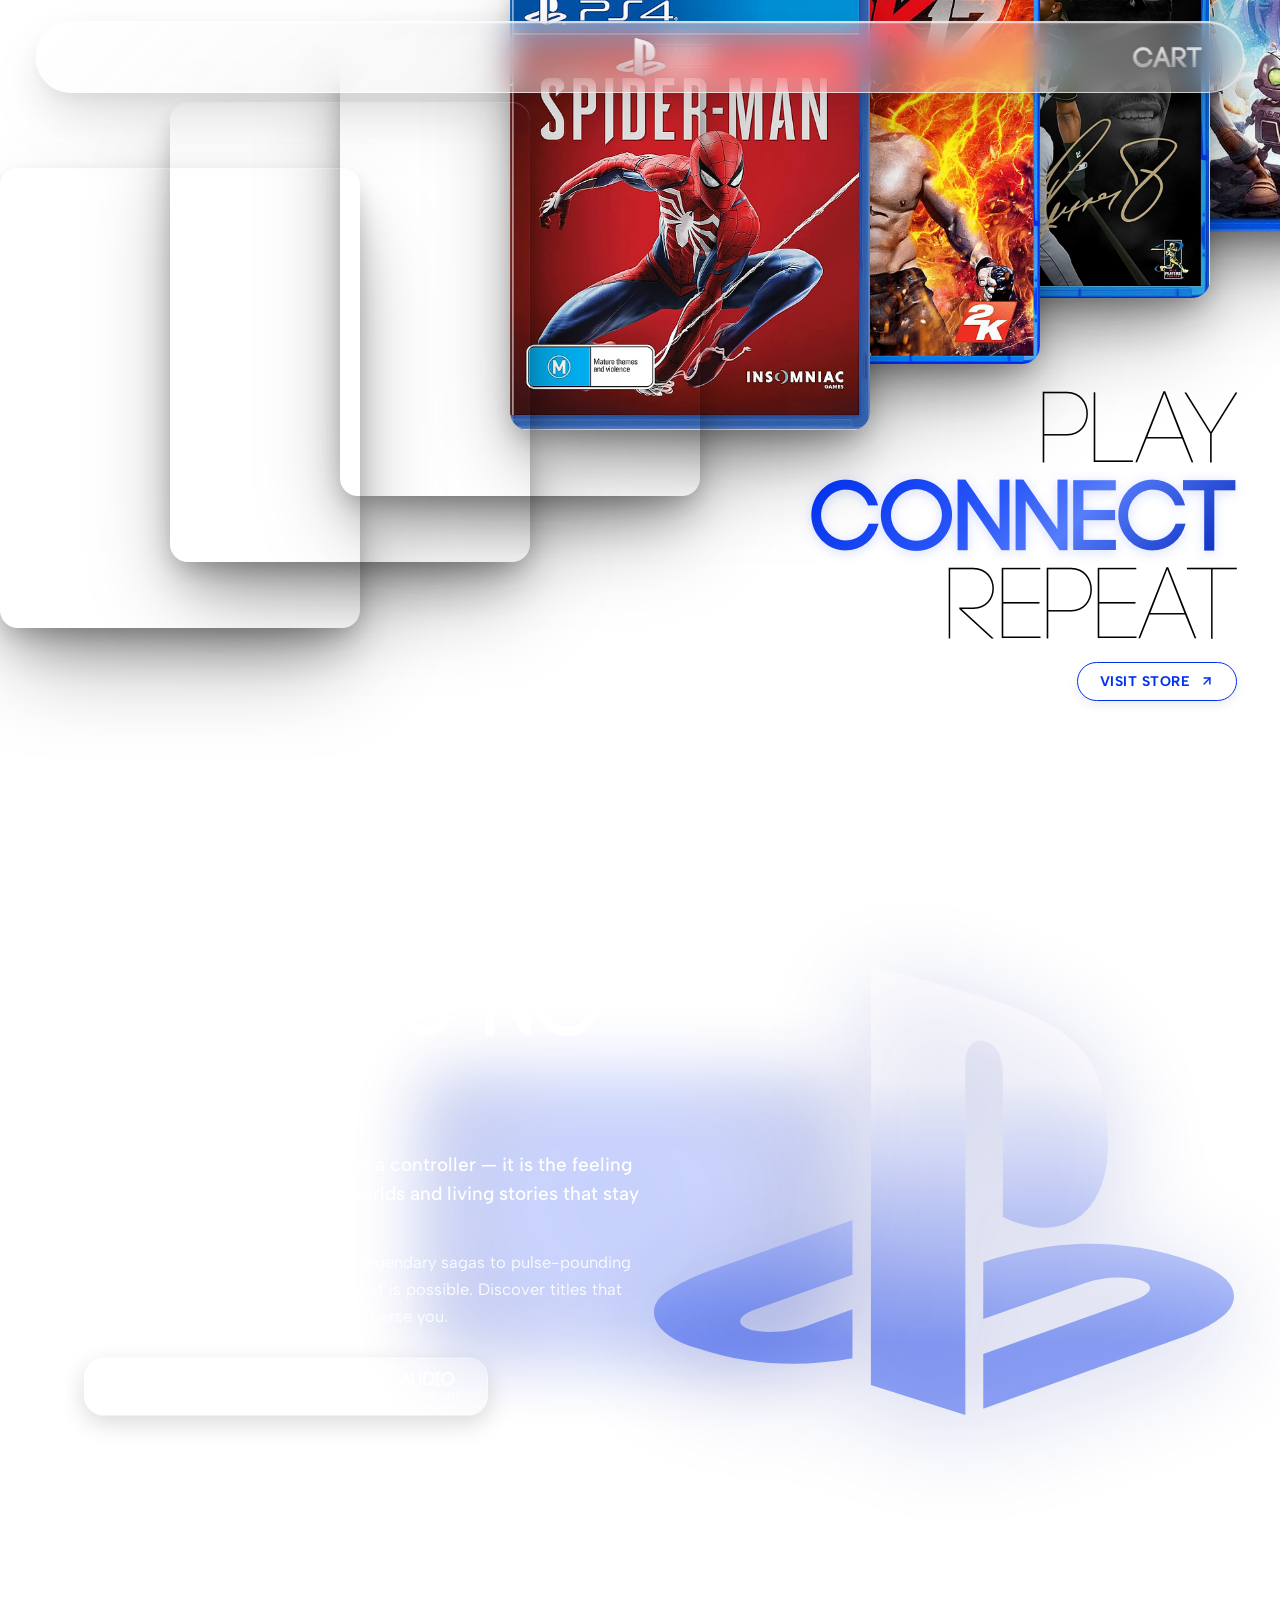
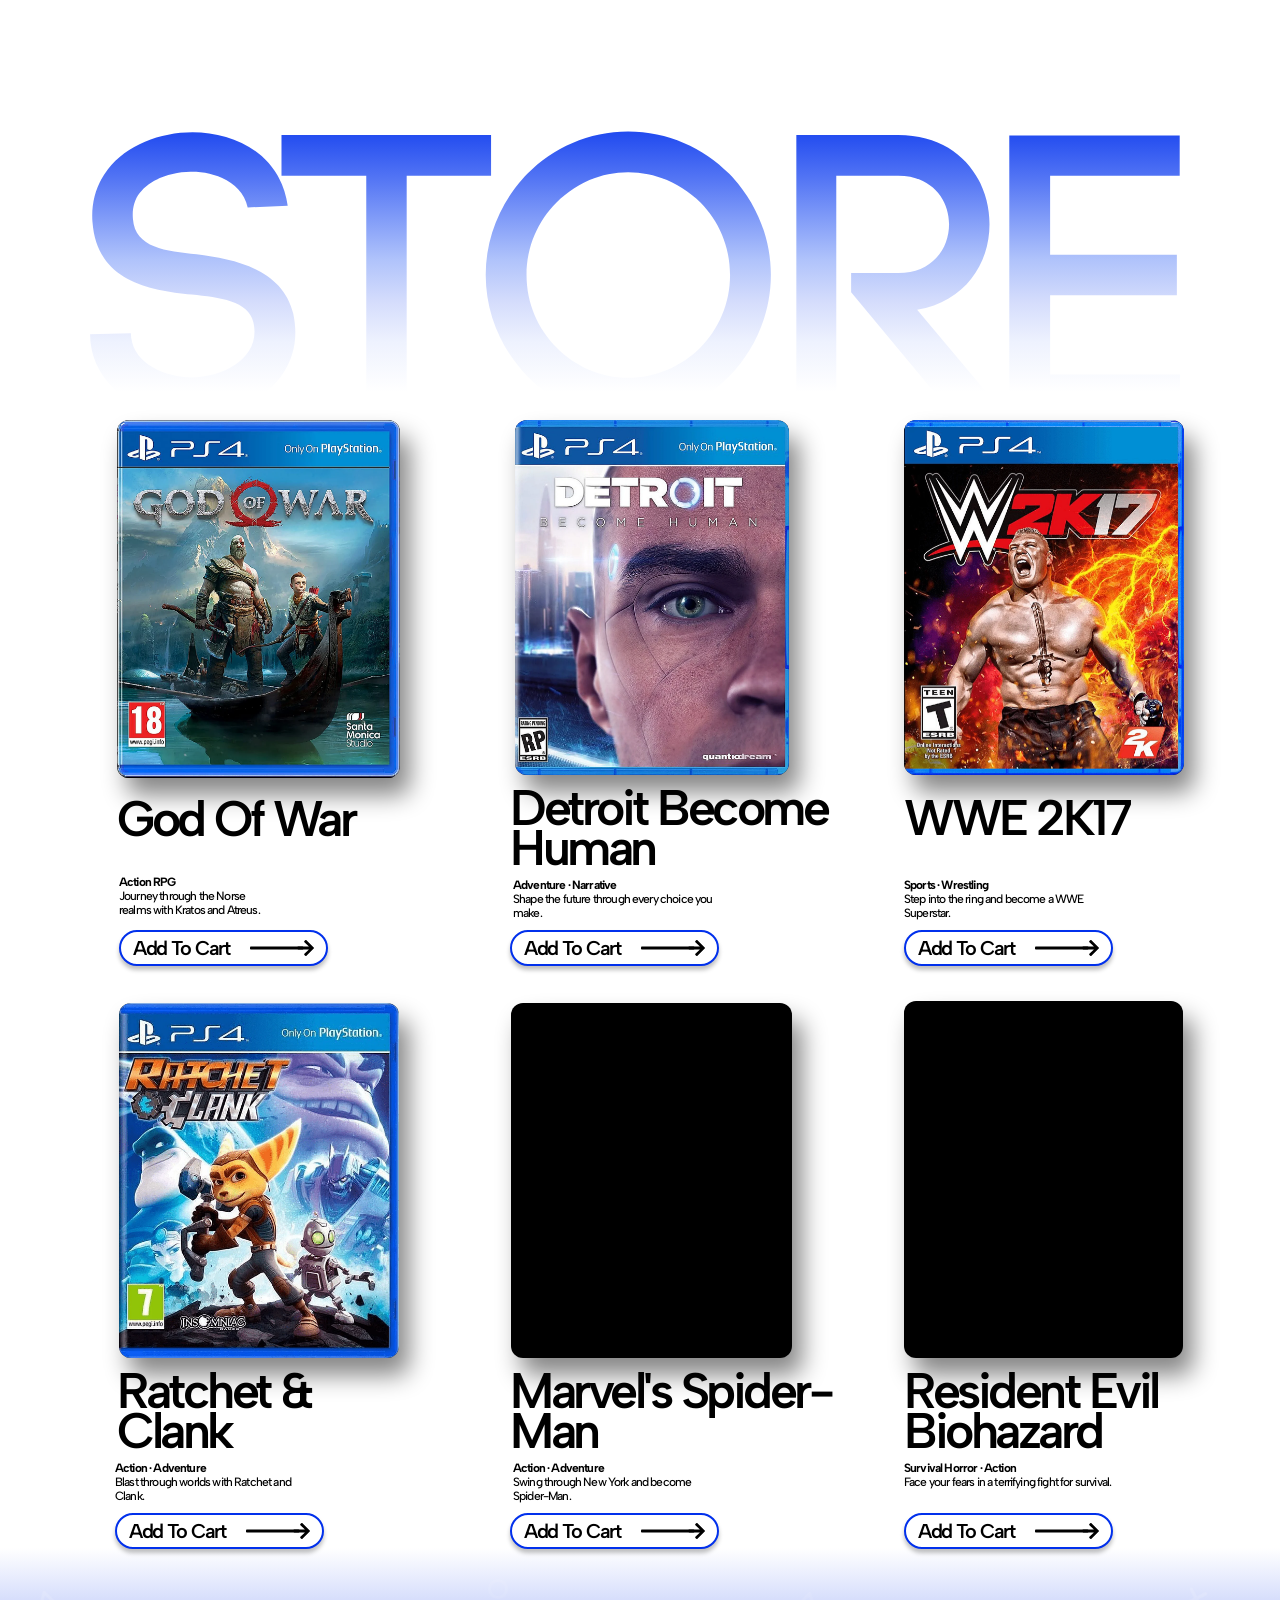
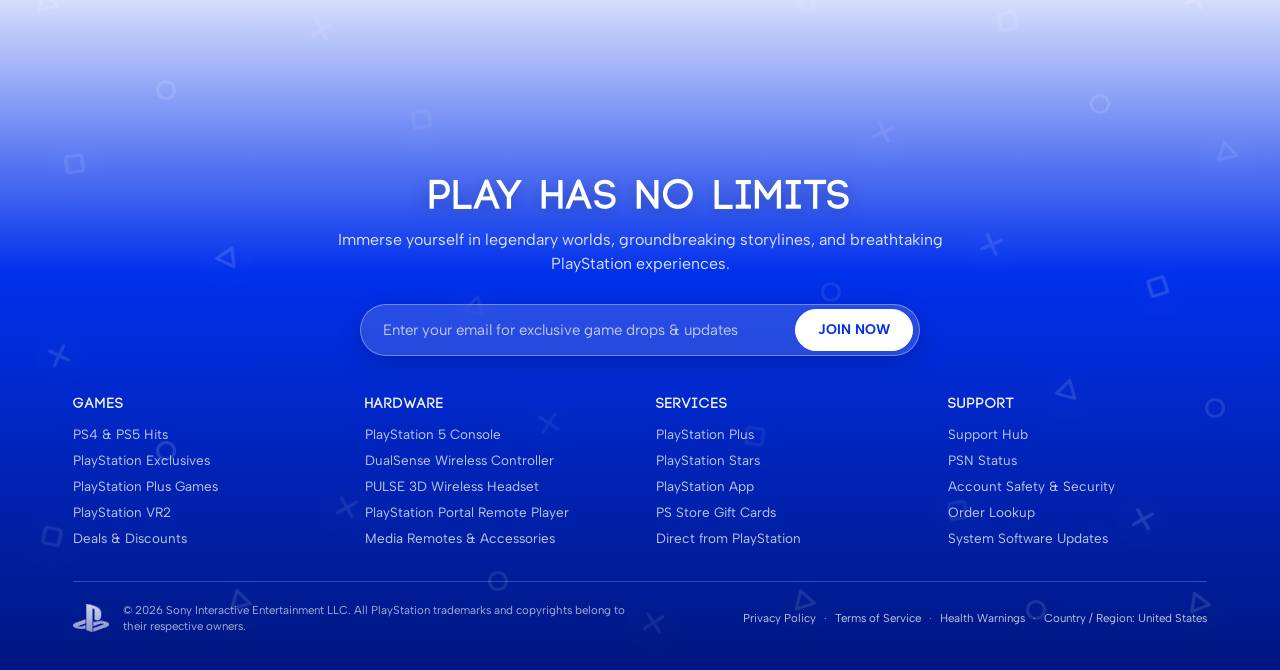
==== commit f226c2e1: "fix(a11y): add descriptive alt tag for promo logo" ====
--- a/index.html
+++ b/index.html
@@ -158,7 +158,7 @@
 
     <section class="promo">
       <div class="promo__glow"></div>
-      <img class="promo__logo" alt="" src="assets/promo_logo.svg">
+      <img class="promo__logo" alt="PlayStation Plus Promo Logo" src="assets/promo_logo.svg">
 
       <div class="promo__content">
         <h2 class="promo__title">PLAY HAS NO LIMITS</h2>
--- a/styles.css
+++ b/styles.css
@@ -1572,4 +1572,16 @@
   opacity: 1;
   transform: translateX(-50%) translateY(0);
   pointer-events: auto;
+}
+
+/* Accessibility: respect user preferences for reduced motion */
+@media (prefers-reduced-motion: reduce) {
+  *,
+  *::before,
+  *::after {
+    animation-duration: 0.01ms !important;
+    animation-iteration-count: 1 !important;
+    transition-duration: 0.01ms !important;
+    scroll-behavior: auto !important;
+  }
 }
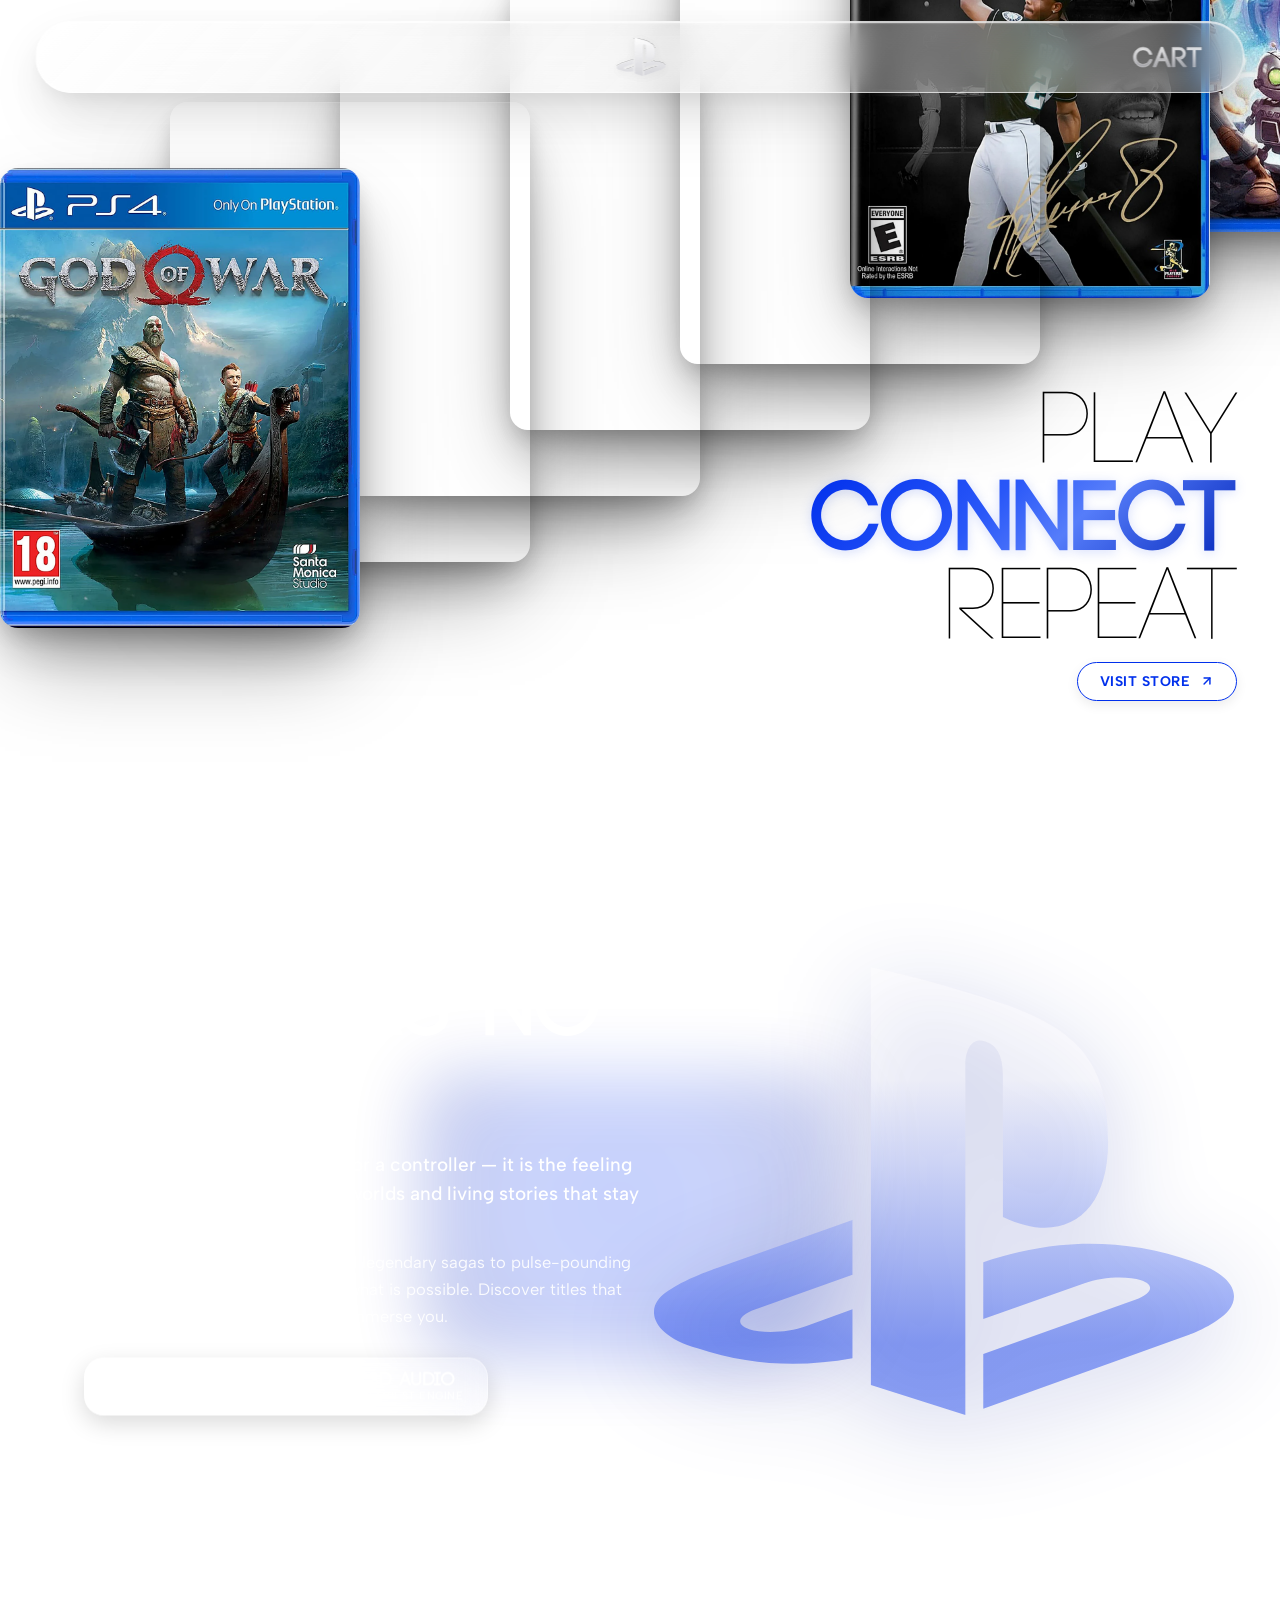
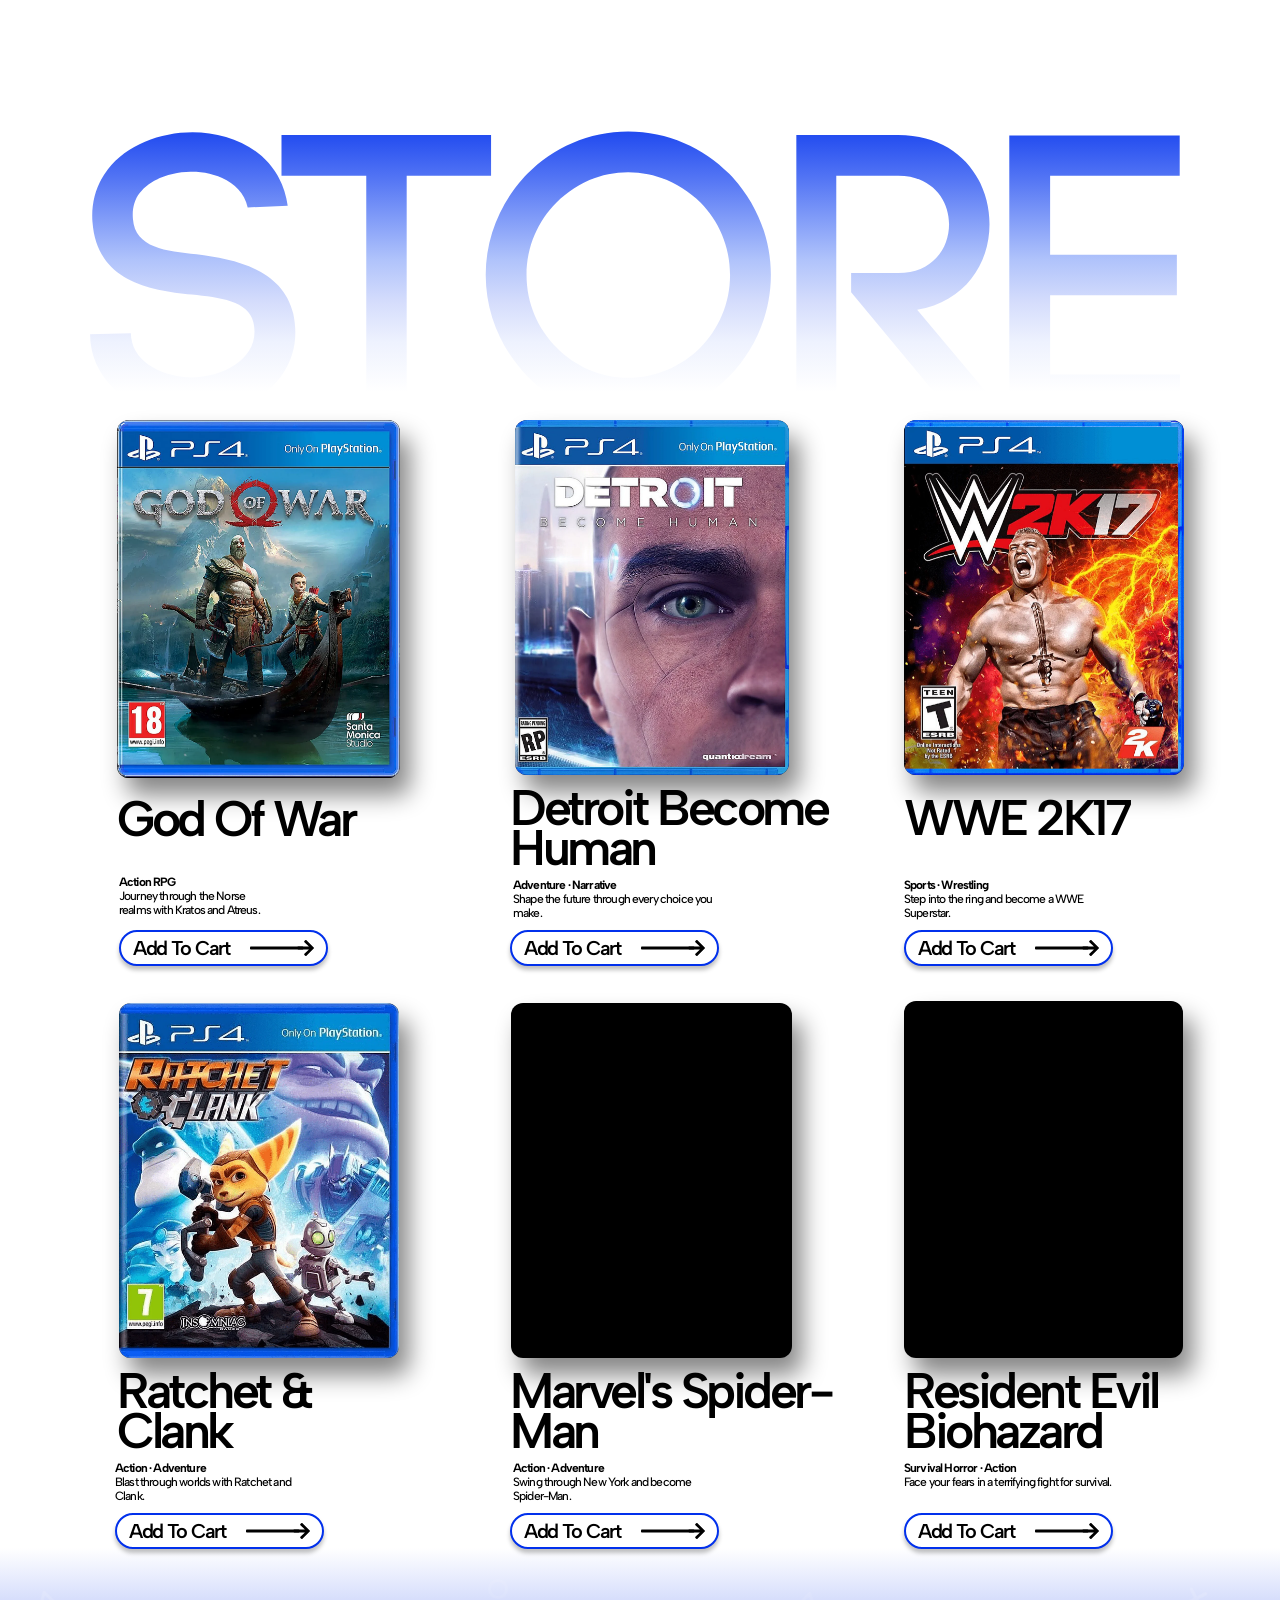
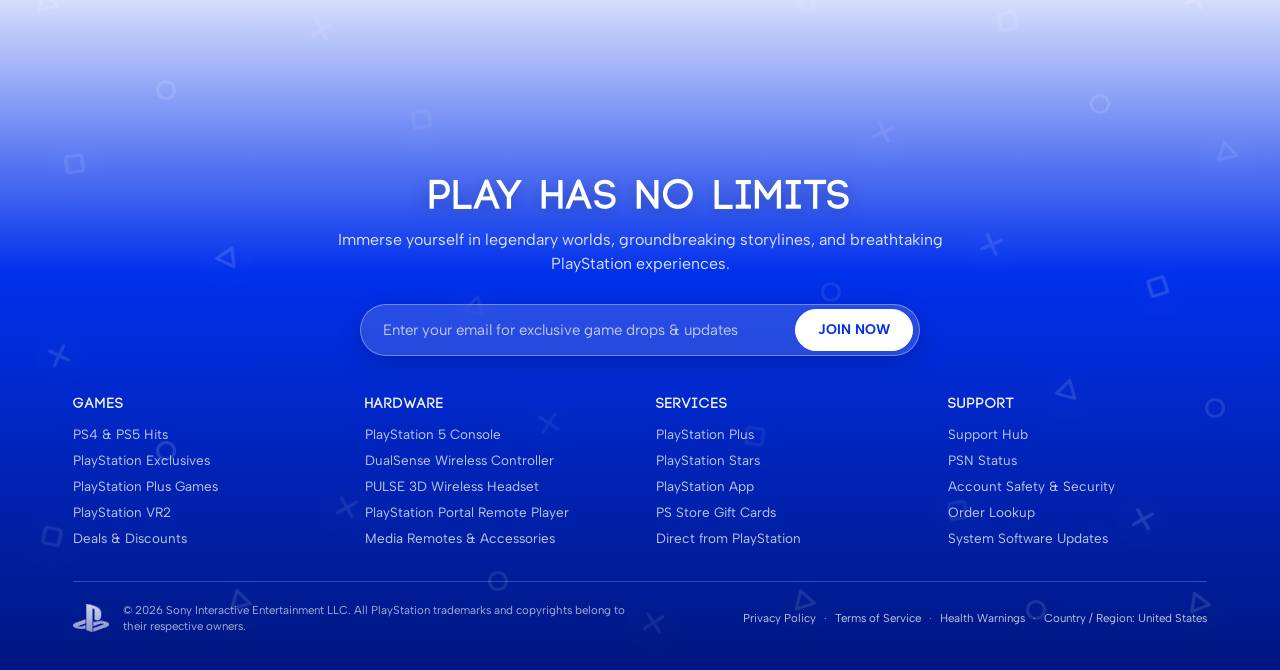
==== commit 74873765: "feat(a11y): add keyboard accessibility and aria labels to navbar interactive controls" ====
--- a/index.html
+++ b/index.html
@@ -36,8 +36,8 @@
 <body>
   <header class="navbar" id="navbar">
     <div class="navbar__inner">
-      <img class="navbar__logo" id="navbarLogoBtn" alt="PlayStation" src="assets/navbar_logo.svg?v=202608231804">
-      <img class="navbar__cart" alt="CART" src="assets/cart_text.svg?v=202609092028" id="navbarCartBtn">
+      <img class="navbar__logo" id="navbarLogoBtn" alt="PlayStation" src="assets/navbar_logo.svg?v=202608231804" role="button" tabindex="0" aria-label="PlayStation Home">
+      <img class="navbar__cart" alt="CART" src="assets/cart_text.svg?v=202609092028" id="navbarCartBtn" role="button" tabindex="0" aria-label="Open Shopping Cart">
     </div>
   </header>
 
--- a/styles.css
+++ b/styles.css
@@ -998,7 +998,6 @@
   user-select: none;
   pointer-events: none;
   z-index: 0;
-  will-change: background-image;
 }
 
 .games {
